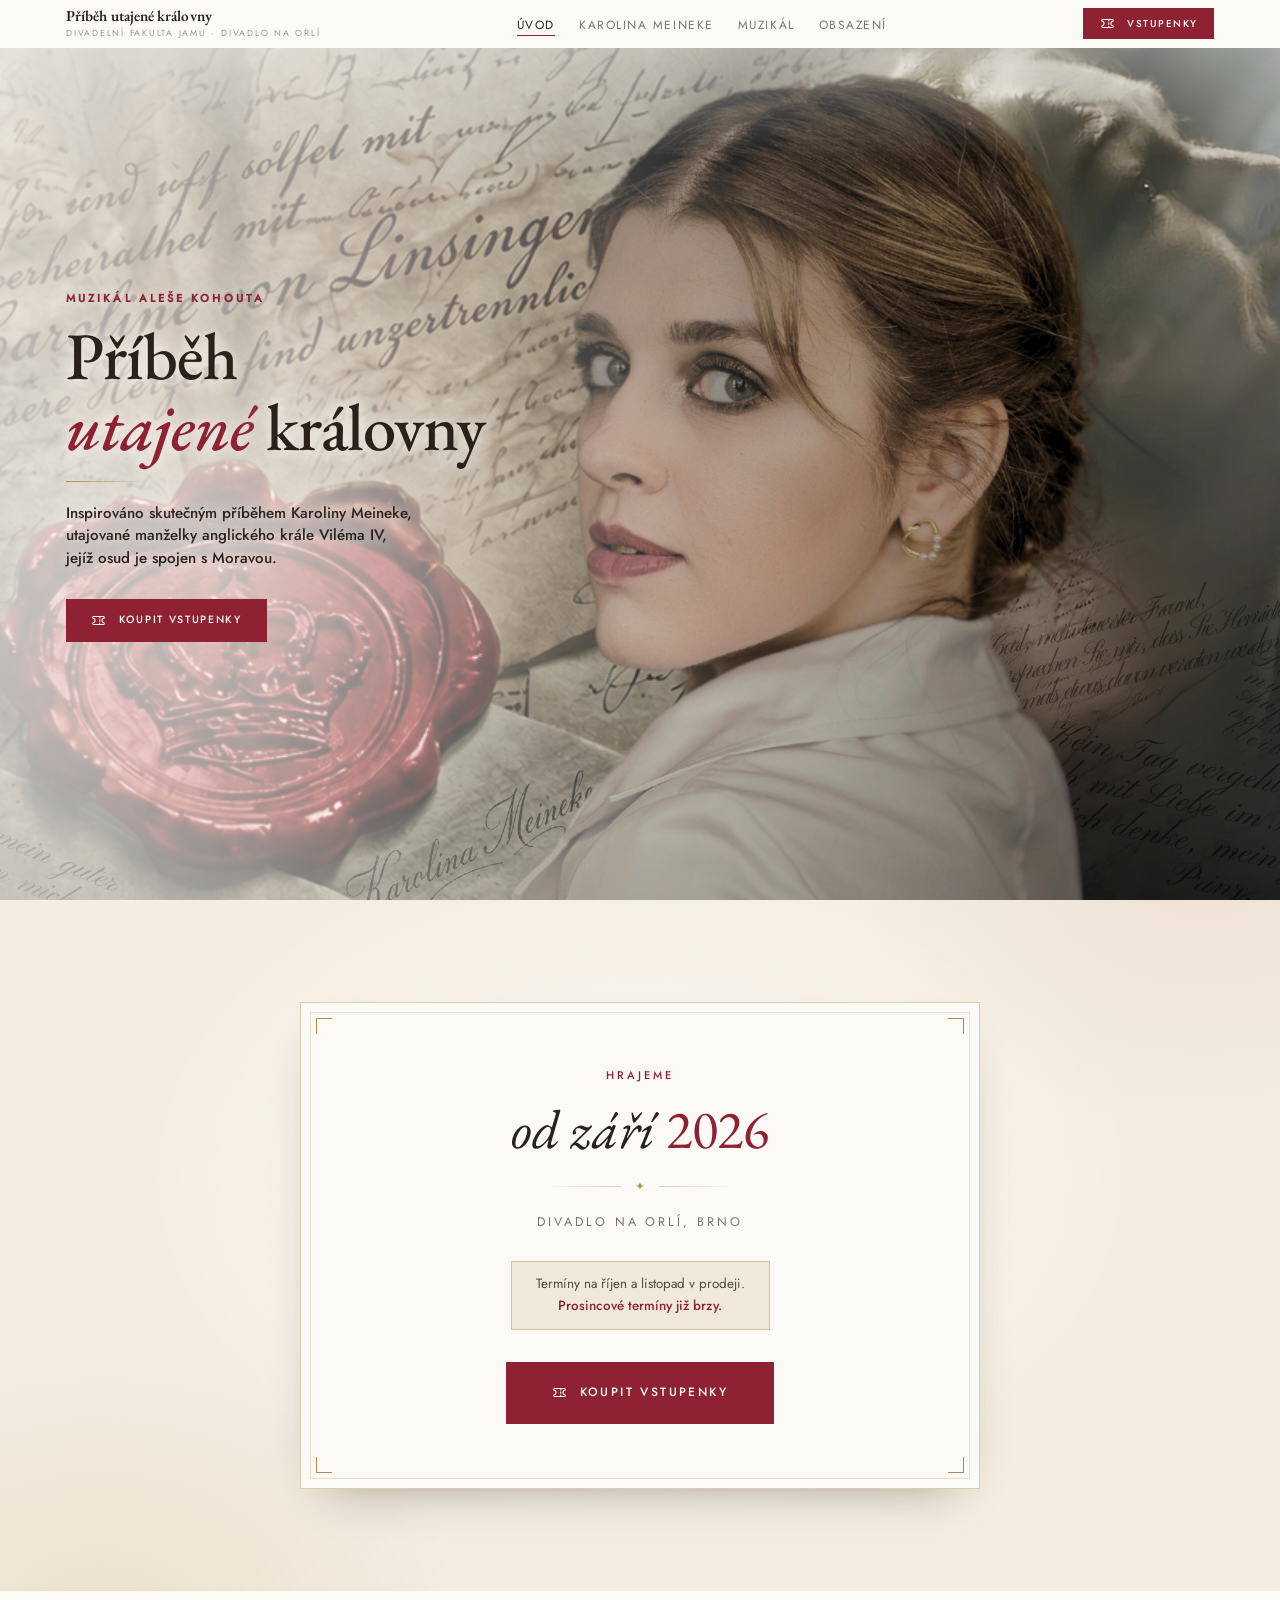
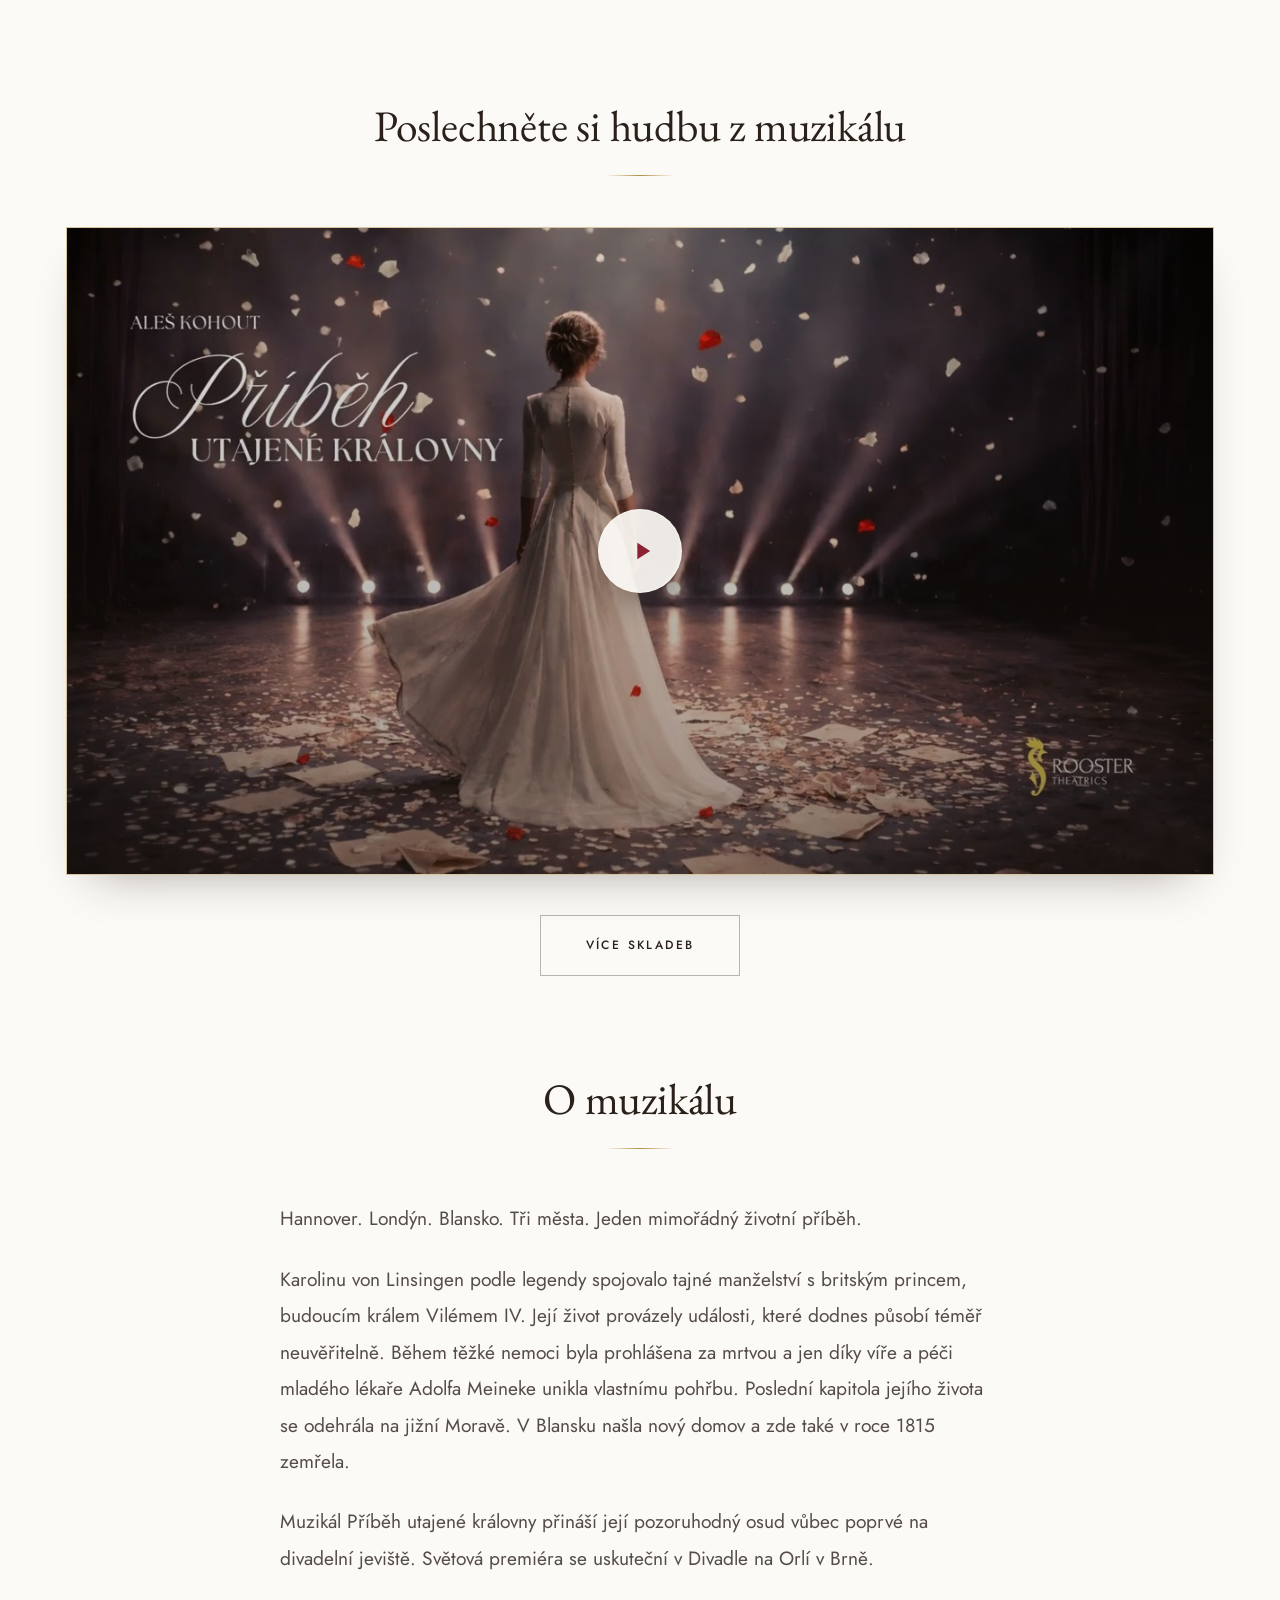
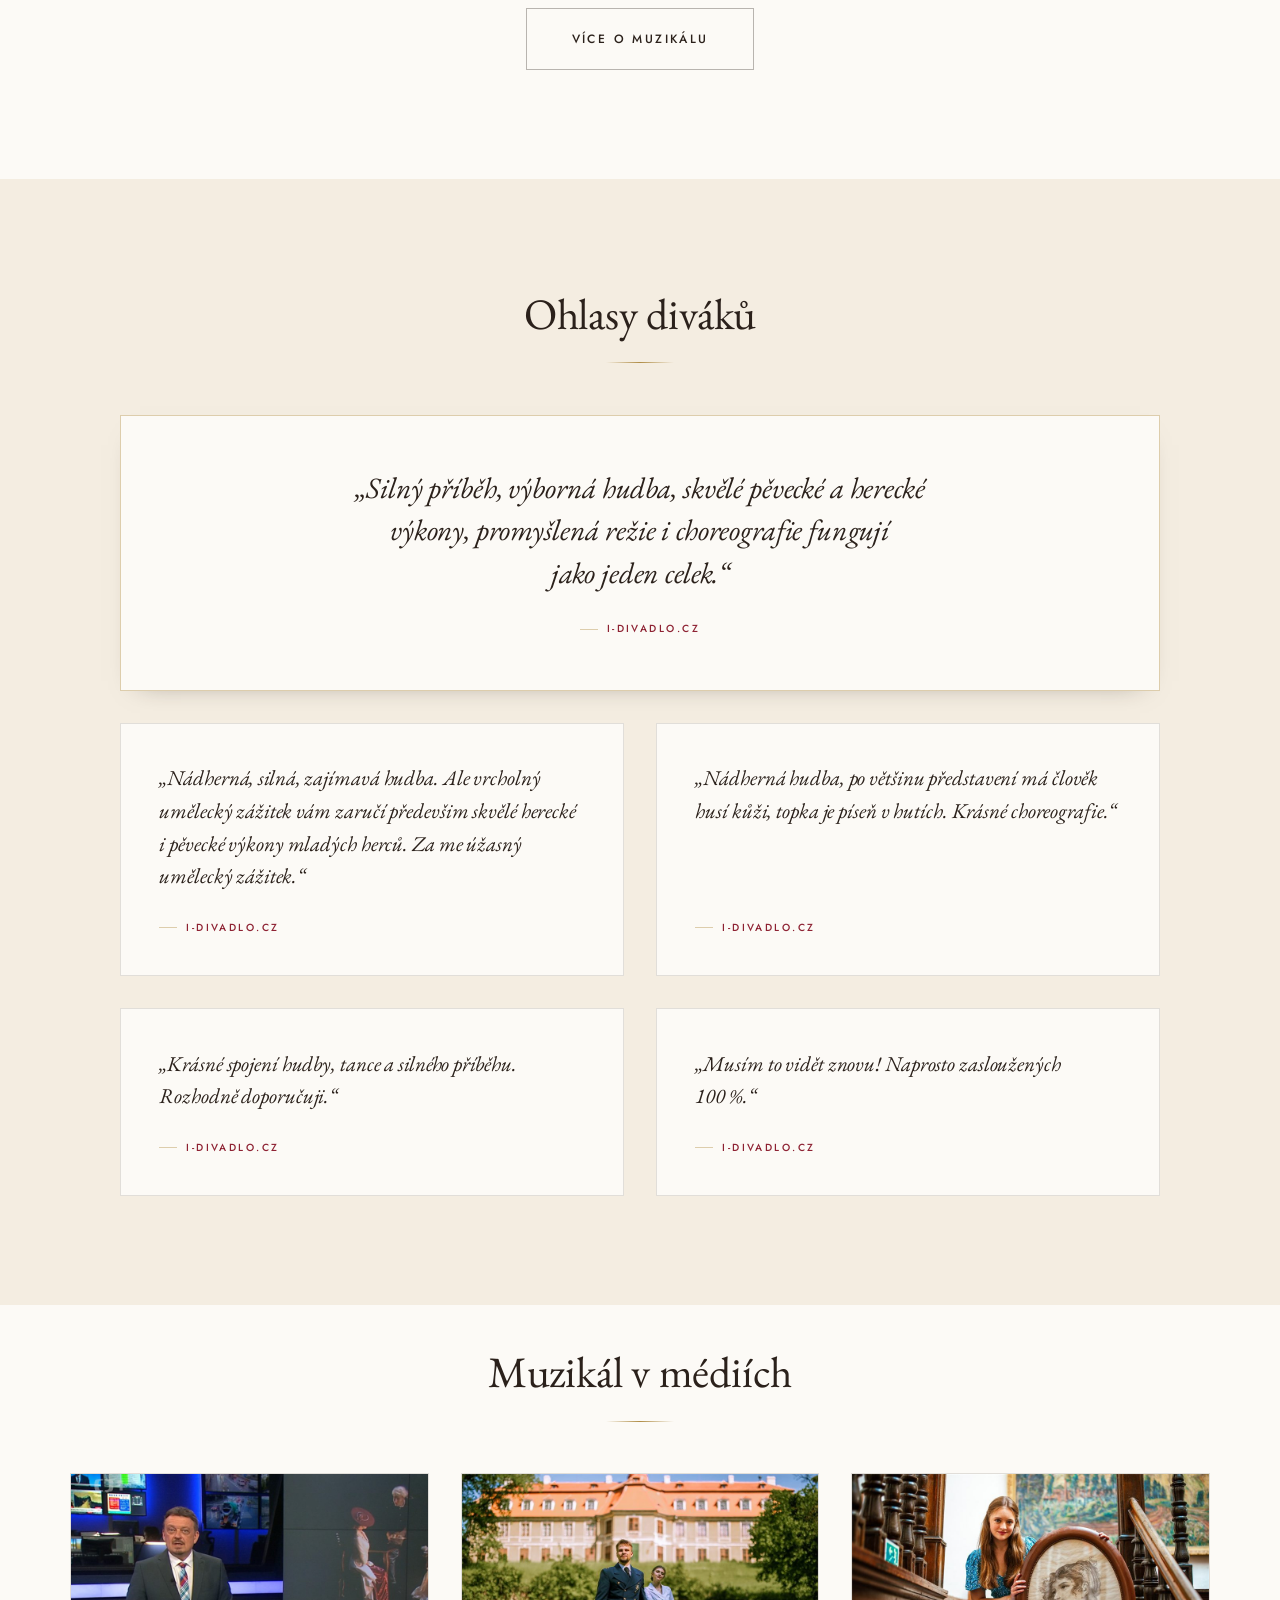
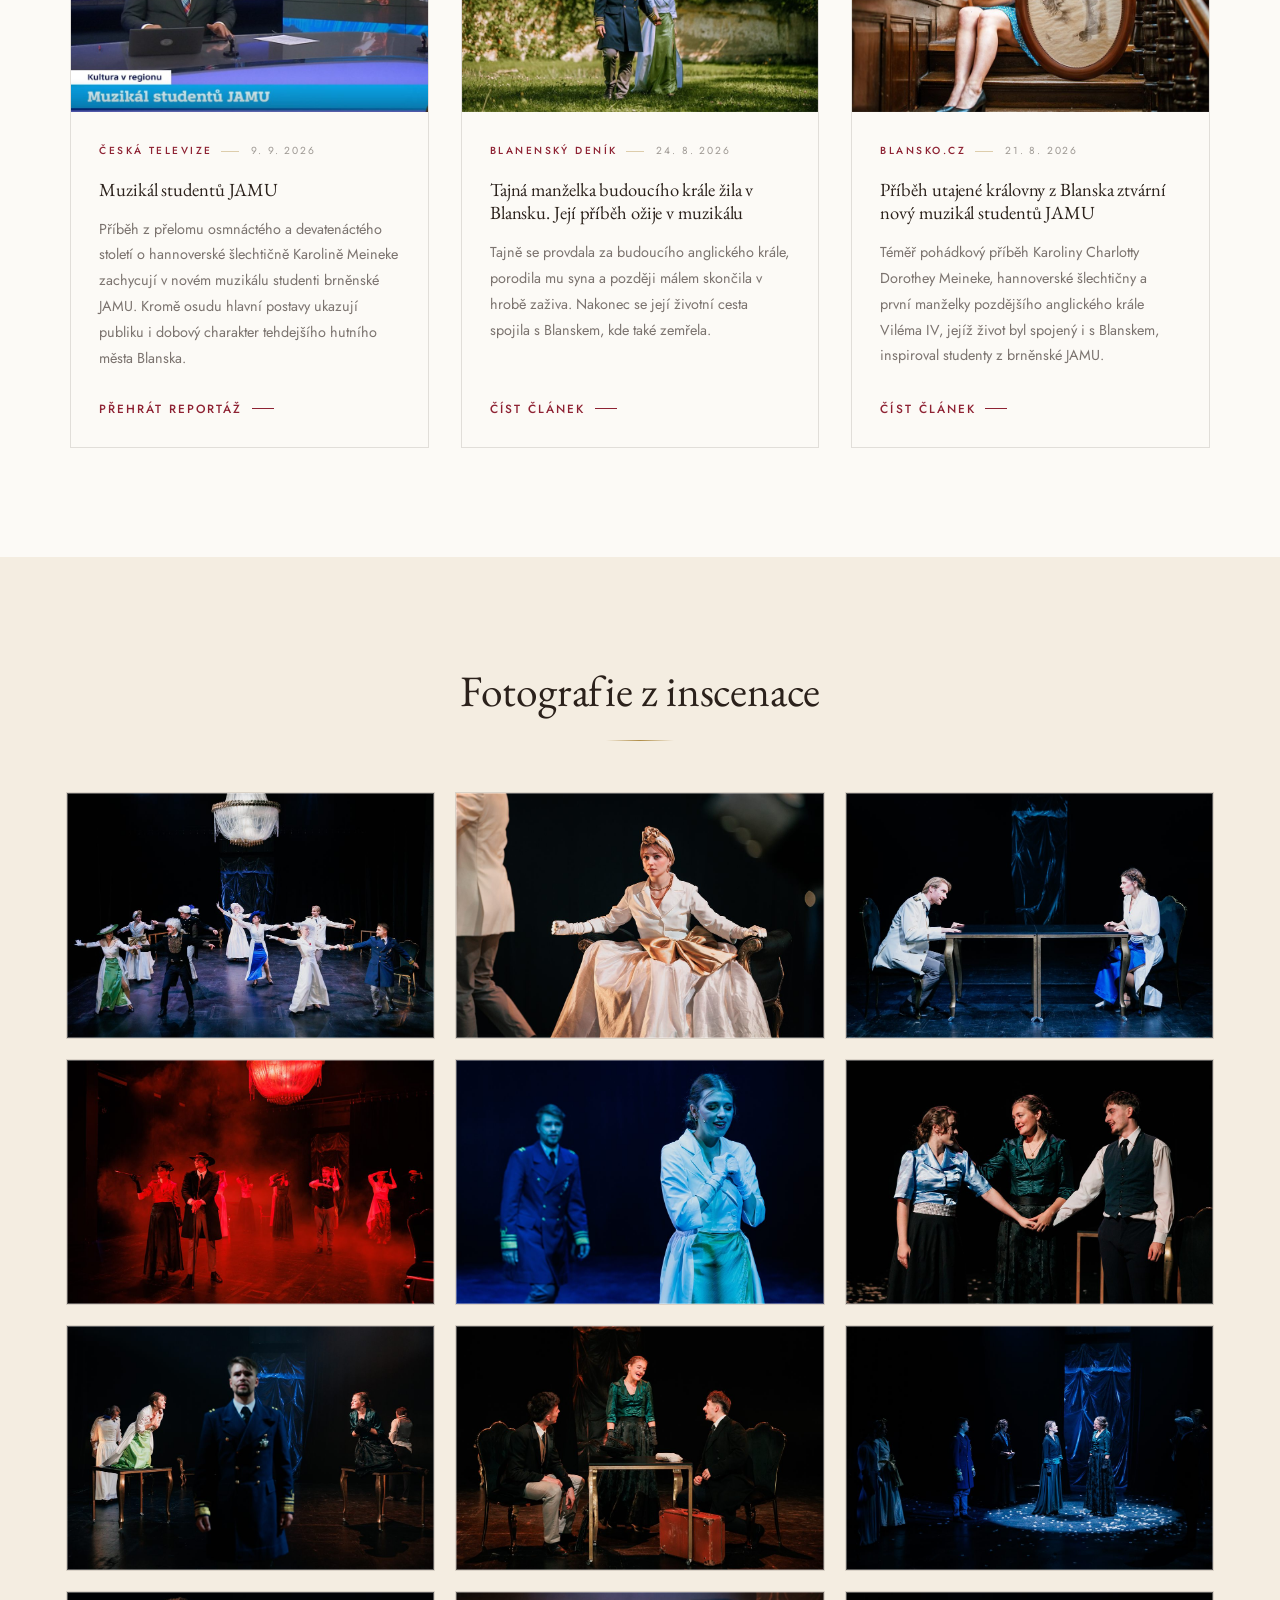
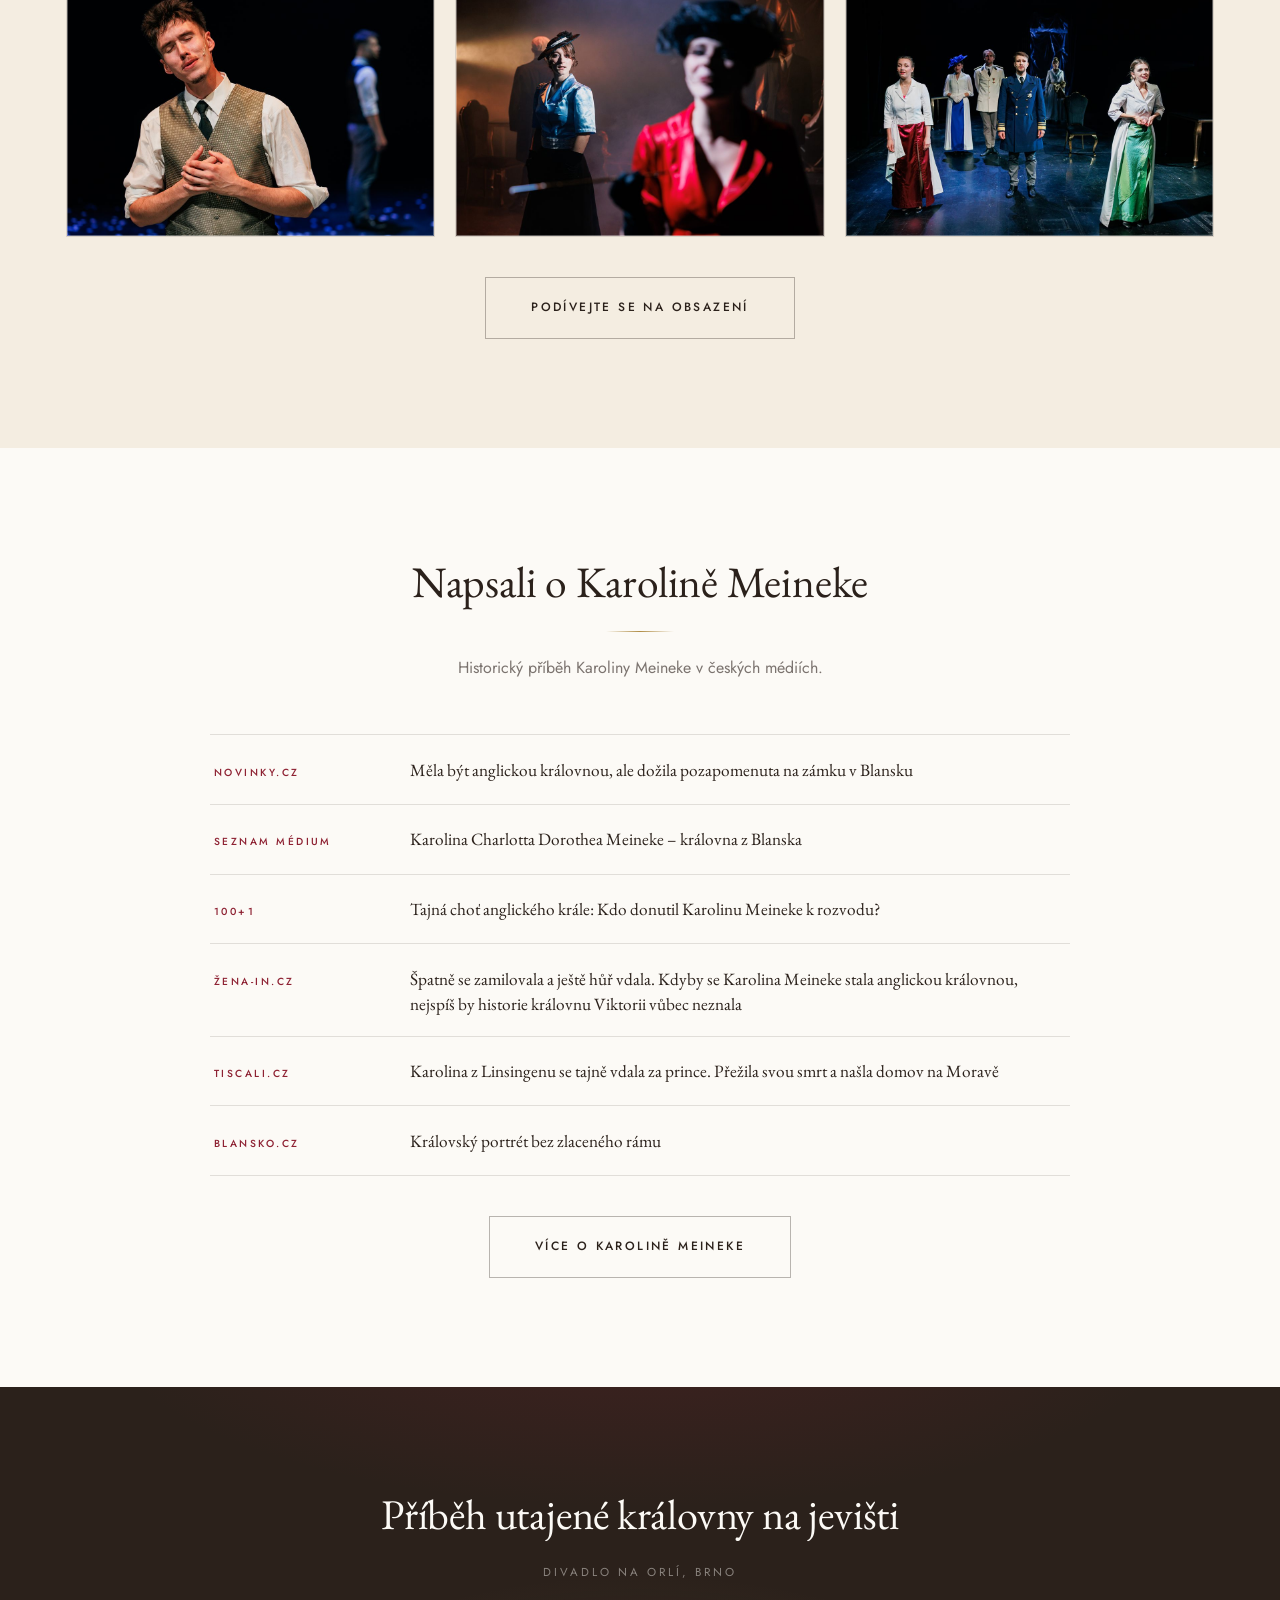
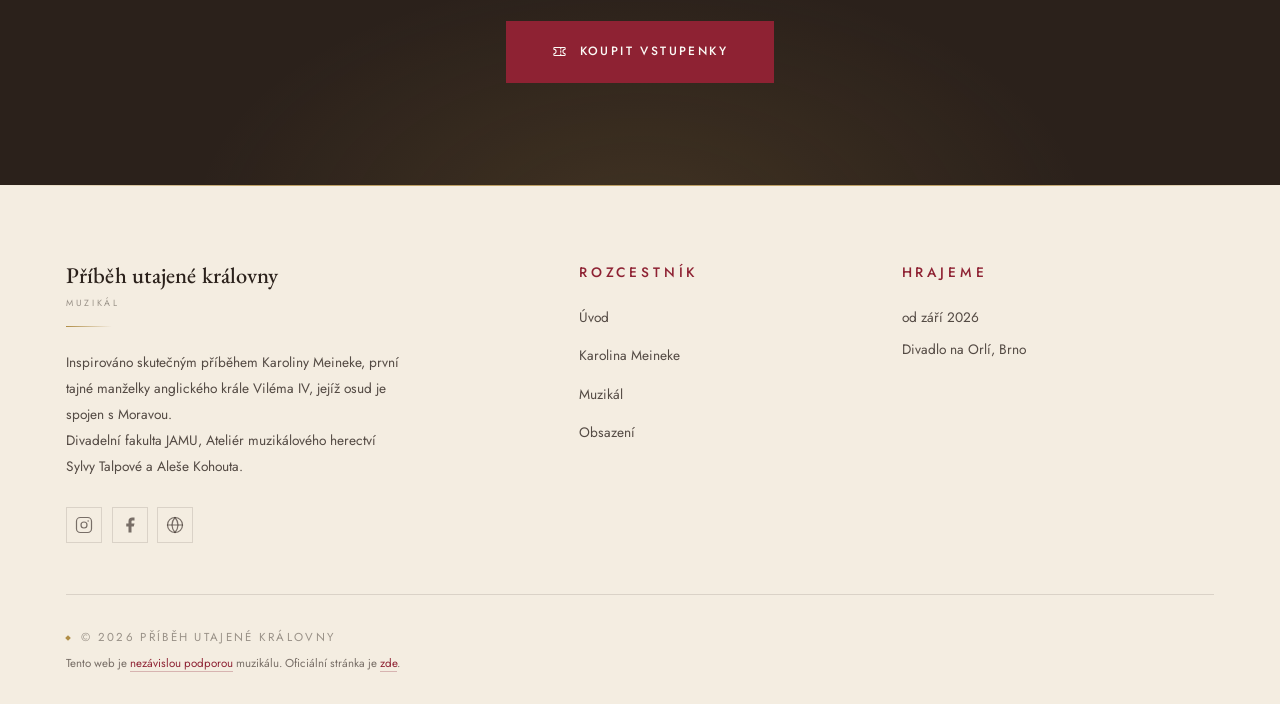
==== index.html @ c48d1b04 "Announce that December dates are still to come Readers arriving from the upcoming feature click stra" ====
<!DOCTYPE html>
<html lang="cs">
<head>
  <meta charset="UTF-8">
  <meta name="viewport" content="width=device-width, initial-scale=1.0">
  <title>Muzikál Příběh utajené královny | Karolina Meineke</title>
  <meta name="description" content="Muzikál Příběh utajené královny o Karolině Meineke, tajné manželce krále Viléma IV. Od září 2026, Divadlo na Orlí, Brno.">
  <link rel="canonical" href="https://pribehutajenekralovny.com/">
  <meta property="og:url" content="https://pribehutajenekralovny.com/">
  <meta property="og:title" content="Muzikál Příběh utajené královny | Karolina Meineke">
  <meta property="og:description" content="Muzikál Příběh utajené královny o Karolině Meineke, tajné manželce krále Viléma IV. Od září 2026, Divadlo na Orlí, Brno.">
  <meta property="og:type" content="website">
  <meta property="og:site_name" content="Příběh utajené královny">
  <meta property="og:image" content="https://pribehutajenekralovny.com/images/karolina-meineke-muzikal-vizual.webp">
  <meta property="og:image:alt" content="Karolina Meineke – hlavní postava muzikálu Příběh utajené královny">
  <meta name="twitter:card" content="summary_large_image">
  <meta name="twitter:title" content="Muzikál Příběh utajené královny | Karolina Meineke">
  <meta name="twitter:description" content="Muzikál Příběh utajené královny o Karolině Meineke, tajné manželce krále Viléma IV. Od září 2026, Divadlo na Orlí, Brno.">
  <meta name="twitter:image" content="https://pribehutajenekralovny.com/images/karolina-meineke-muzikal-vizual.webp">
  <meta name="theme-color" content="#FCFAF6">
  <link rel="icon" type="image/svg+xml" href="favicon.svg">
  <link rel="apple-touch-icon" href="favicon.svg">
  <link rel="stylesheet" href="css/fonts.css?v=20260905a">
  <link rel="stylesheet" href="css/style.css?v=20260912d">
  <!-- Hero je CSS pozadí, prohlížeč ho objeví až po stažení stylů. Preload ho
       vytáhne dopředu, aby se LCP neodkládal o celý round-trip. -->
  <link rel="preload" as="image" href="images/karolina-meineke-muzikal-vizual.webp" fetchpriority="high">
  <script type="application/ld+json">
  {
    "@context": "https://schema.org",
    "@type": "TheaterEvent",
    "@id": "https://pribehutajenekralovny.com/#muzikal",
    "name": "Příběh utajené královny",
    "url": "https://pribehutajenekralovny.com/",
    "description": "Muzikál o Karolině Meineke, tajné manželce krále Viléma IV. Divadlo na Orlí, Brno.",
    "image": "https://pribehutajenekralovny.com/images/karolina-meineke-muzikal-vizual.webp",
    "startDate": "2026-09-10T19:00:00+02:00",
    "eventStatus": "https://schema.org/EventScheduled",
    "eventAttendanceMode": "https://schema.org/OfflineEventAttendanceMode",
    "location": {
      "@type": "Place",
      "name": "Divadlo na Orlí",
      "address": {
        "@type": "PostalAddress",
        "addressLocality": "Brno",
        "addressCountry": "CZ"
      }
    },
    "performer": {
      "@type": "Organization",
      "name": "Divadelní fakulta JAMU"
    },
    "offers": {
      "@type": "Offer",
      "url": "https://goout.net/cs/pribeh-utajene-kralovny/ezqadri/"
    }
  }
  </script>
</head>
<body class="home">

<!-- ── Navbar ── -->
<nav class="navbar" role="navigation" aria-label="Hlavní navigace">
  <div class="container">
    <a href="/" class="nav-logo">
      Příběh utajené královny
      <span>Divadelní fakulta JAMU · Divadlo na Orlí</span>
    </a>
    <ul class="nav-links">
      <li><a href="/" class="active" aria-current="page">Úvod</a></li>
      <li><a href="karolina-meineke.html">Karolina Meineke</a></li>
      <li><a href="o-muzikalu.html">Muzikál</a></li>
      <li><a href="obsazeni.html">Obsazení</a></li>
    </ul>
    <a href="https://goout.net/cs/pribeh-utajene-kralovny/ezqadri/" target="_blank" rel="noopener" class="btn btn-primary btn-ticket nav-cta">Vstupenky</a>
    <button class="hamburger" aria-label="Otevřít menu" aria-expanded="false">
      <span></span><span></span><span></span>
    </button>
  </div>
</nav>

<!-- Mobile menu -->
<div class="mobile-menu" role="dialog" aria-modal="true" aria-label="Mobilní navigace">
  <button class="mobile-menu-close" aria-label="Zavřít menu">✕</button>
  <a href="/" aria-current="page">Úvod</a>
  <a href="karolina-meineke.html">Karolina Meineke</a>
  <a href="o-muzikalu.html">Muzikál</a>
  <a href="obsazeni.html">Obsazení</a>
  <a href="https://goout.net/cs/pribeh-utajene-kralovny/ezqadri/" target="_blank" rel="noopener" class="btn btn-primary btn-ticket">Koupit vstupenky</a>
</div>

<!-- ── Hero ── -->
<section class="hero" aria-label="Úvod">
  <div class="hero-bg-img"
       style="background-image:url('images/karolina-meineke-muzikal-vizual.webp');"
       role="img"
       aria-label="Hlavní vizuál muzikálu – Karolina Meineke nad dopisy s královskou pečetí"></div>
  <div class="hero-overlay" aria-hidden="true"></div>
  <div class="hero-grain"   aria-hidden="true"></div>

  <div class="container">
    <div class="hero-content">
      <p class="hero-label">Muzikál Aleše Kohouta</p>
      <h1 class="hero-title">Příběh<br><em>utajené</em> královny</h1>
      <div class="hero-rule" aria-hidden="true"></div>
      <p class="hero-subtitle">
        Inspirováno skutečným příběhem Karoliny Meineke,<br>
        utajované manželky anglického krále Viléma IV,<br>
        jejíž osud je spojen s Moravou.
      </p>
      <div class="hero-actions">
        <a href="https://goout.net/cs/pribeh-utajene-kralovny/ezqadri/" target="_blank" rel="noopener" class="btn btn-primary btn-ticket btn-sm">Koupit vstupenky</a>
      </div>
    </div>
  </div>
</section>

<!-- ── Hrajeme ── -->
<section class="playbill" id="kdy-hrajeme" aria-label="Kdy a kde hrajeme">
  <div class="playbill-glow" aria-hidden="true"></div>
  <div class="container">
    <div class="playbill-card fade-up">
      <span class="playbill-corner playbill-corner--tl" aria-hidden="true"></span>
      <span class="playbill-corner playbill-corner--tr" aria-hidden="true"></span>
      <span class="playbill-corner playbill-corner--bl" aria-hidden="true"></span>
      <span class="playbill-corner playbill-corner--br" aria-hidden="true"></span>

      <p class="playbill-eyebrow">Hrajeme</p>
      <h2 class="playbill-title">od září <span>2026</span></h2>
      <div class="playbill-rule" aria-hidden="true"><span>✦</span></div>
      <p class="playbill-venue">Divadlo na Orlí, Brno</p>
      <p class="playbill-note">
        <span class="playbill-note-lines">
          <span>Termíny na říjen a listopad v prodeji.</span>
          <strong>Prosincové termíny již brzy.</strong>
        </span>
      </p>
      <a href="https://goout.net/cs/pribeh-utajene-kralovny/ezqadri/" target="_blank" rel="noopener" class="btn btn-primary btn-ticket btn-lg">Koupit vstupenky</a>
    </div>
  </div>
</section>

<!-- ── Video ── -->
<section class="video-section" id="video" aria-label="Hudební ukázka">
  <div class="container">
    <div class="section-head fade-up">
      <h2 class="section-title">Poslechněte si hudbu z muzikálu</h2>
      <div class="rule" aria-hidden="true"></div>
    </div>
    <div class="video-wrapper fade-up">
      <div class="video-placeholder"
           data-yt-src="https://www.youtube-nocookie.com/embed/e0xqo9Ghko0"
           style="background-image: url('images/youtube-nahled-trailer.jpg');"
           role="button" tabindex="0" aria-label="Přehrát hudební ukázku">
        <div class="play-btn" aria-hidden="true">
          <svg width="28" height="28" viewBox="0 0 24 24"><path d="M8 5v14l11-7z"/></svg>
        </div>
      </div>
    </div>
    <div class="fade-up" style="text-align:center; margin-top:2.5rem;">
      <a href="https://www.youtube.com/playlist?list=PLE17M0JerCSXyJO-dHqAnYBeyVpCU2L4S" target="_blank" rel="noopener" class="btn btn-outline btn-lg">
        Více skladeb
      </a>
    </div>
  </div>
</section>

<!-- ── O muzikálu ── -->
<section class="section section-tight-top" aria-label="O muzikálu">
  <div class="container">
    <div class="section-head fade-up">
      <h2 class="section-title">O muzikálu</h2>
      <div class="rule" aria-hidden="true"></div>
    </div>
    <p class="lead fade-up" style="max-width:60ch; margin:1.5rem auto 0; line-height:1.9;">
      Hannover. Londýn. Blansko. Tři města. Jeden mimořádný životní příběh.
    </p>
    <p class="lead fade-up" style="max-width:60ch; margin:1.5rem auto 0; line-height:1.9;">
      Karolinu von Linsingen podle legendy spojovalo tajné manželství
s britským princem, budoucím králem Vilémem IV. Její život provázely události, které
dodnes působí téměř neuvěřitelně. Během těžké nemoci byla prohlášena za mrtvou
a jen díky víře a péči mladého lékaře Adolfa Meineke unikla vlastnímu pohřbu.
Poslední kapitola jejího života se odehrála na jižní Moravě. V Blansku našla nový
domov a zde také v roce 1815 zemřela.
    </p>
    <p class="lead fade-up" style="max-width:60ch; margin:1.5rem auto 0; line-height:1.9;">
      Muzikál Příběh utajené královny přináší její pozoruhodný osud vůbec poprvé na
divadelní jeviště. Světová premiéra se uskuteční v Divadle na Orlí v Brně.
    </p>
    <div class="fade-up" style="margin-top:2rem; text-align:center;">
      <a href="o-muzikalu.html" class="btn btn-outline btn-lg">Více o muzikálu</a>
    </div>
  </div>
</section>

<!-- ── Ohlasy diváků ──
     Zdroj: divácká hodnocení na i-divadlo.cz –
     https://www.i-divadlo.cz/divadlo/jamu-brno/pribeh-utajene-kralovny/?subpage=hodnoceni
     Citujeme doslova (včetně překlepů pisatele) a podepisujeme vždy
     zdrojem, NIKDY přezdívkou.
     Každá karta je odkaz na KONKRÉTNÍ příspěvek – kotva #id je v HTML zdroji
     hodnocení (<a name="124061">), ne v adresním řádku.
     Nový ohlas = přidat další .review. Grid je dvousloupcový a první karta
     (.review--lead) jde přes oba sloupce, takže počet zbývajících karet
     držet SUDÝ (2, 4, 6), jinak zůstane poslední osamocená v řádku.
     Číslo a jednotku psát s &nbsp; (100&nbsp;%), jinak se to láme na řádek.
     Delší a kratší citace párovat do stejného řádku, ať karty nejsou
     rozdílně vysoké. -->
<section class="section section-parchment" id="ohlasy" aria-label="Ohlasy diváků">
  <div class="container">
    <div class="section-head fade-up">
      <h2 class="section-title">Ohlasy diváků</h2>
      <div class="rule" aria-hidden="true"></div>
    </div>
    <div class="review-grid fade-up">
      <a class="review review--lead" href="https://www.i-divadlo.cz/divadlo/jamu-brno/pribeh-utajene-kralovny/?subpage=hodnoceni#124030" target="_blank" rel="noopener">
        <span class="review-text">„Silný příběh, výborná hudba, skvělé pěvecké a herecké výkony, promyšlená režie i choreografie fungují jako&nbsp;jeden&nbsp;celek.“</span>
        <span class="review-source">i-divadlo.cz</span>
      </a>
      <a class="review" href="https://www.i-divadlo.cz/divadlo/jamu-brno/pribeh-utajene-kralovny/?subpage=hodnoceni#124047" target="_blank" rel="noopener">
        <span class="review-text">„Nádherná, silná, zajímavá hudba. Ale vrcholný umělecký zážitek vám zaručí předevšim skvělé herecké i pěvecké výkony mladých herců. Za me úžasný umělecký zážitek.“</span>
        <span class="review-source">i-divadlo.cz</span>
      </a>
      <a class="review" href="https://www.i-divadlo.cz/divadlo/jamu-brno/pribeh-utajene-kralovny/?subpage=hodnoceni#124061" target="_blank" rel="noopener">
        <span class="review-text">„Nádherná hudba, po většinu představení má člověk husí kůži, topka je píseň v hutích. Krásné choreografie.“</span>
        <span class="review-source">i-divadlo.cz</span>
      </a>
      <a class="review" href="https://www.i-divadlo.cz/divadlo/jamu-brno/pribeh-utajene-kralovny/?subpage=hodnoceni#124064" target="_blank" rel="noopener">
        <span class="review-text">„Krásné spojení hudby, tance a silného příběhu. Rozhodně doporučuji.“</span>
        <span class="review-source">i-divadlo.cz</span>
      </a>
      <a class="review" href="https://www.i-divadlo.cz/divadlo/jamu-brno/pribeh-utajene-kralovny/?subpage=hodnoceni#124076" target="_blank" rel="noopener">
        <span class="review-text">„Musím to vidět znovu! Naprosto zasloužených 100&nbsp;%.“</span>
        <span class="review-source">i-divadlo.cz</span>
      </a>
    </div>
  </div>
</section>

<!-- ── Muzikál v médiích ──
     Nový článek/reportáž = přidat další .article-card na začátek (nejnovější první).
     Grid má TŘI sloupce (.article-grid--3), proto na homepage držet počet karet
     dělitelný třemi (3, 6, 9), jinak zůstane poslední řádek neúplný.
     Klesne-li počet zpátky na sudý, sundat --3 a vrátit dvousloupcový grid.
     Náhled ber z images/media/ (zmenšené kopie produkčních fotek, 900x600).
     Když redakce použije fotku, kterou web nemá, vyber jinou produkční fotku
     z images/foceni-na-zamku/ nebo images/inscenace/ – NEKOPÍRUJ fotografie
     cizích redakcí.
     U videa/reportáže jen vyměnit text v .link-arrow za „Přehrát reportáž“,
     vizuálně je karta stejná jako u článků. -->
<section class="section section-tight-top press-section" id="v-mediich" aria-label="Muzikál v médiích">
  <div class="container">
    <div class="section-head fade-up">
      <h2 class="section-title">Muzikál v médiích</h2>
      <div class="rule" aria-hidden="true"></div>
    </div>
    <div class="article-grid article-grid--3 fade-up">
      <a class="article-card" href="https://www.ceskatelevize.cz/porady/10122427178-udalosti-v-regionech-brno/326281381990909/cast/1207239/" target="_blank" rel="noopener">
        <span class="article-thumb">
          <img src="images/media/ceska-televize-nahled.jpg" alt="" width="900" height="600" loading="lazy" decoding="async">
        </span>
        <span class="article-meta">
          <span class="article-source">Česká televize</span>
          <time class="article-date" datetime="2026-09-09">9. 9. 2026</time>
        </span>
        <h3 class="article-title">Muzikál studentů JAMU</h3>
        <p class="article-excerpt">Příběh z přelomu osmnáctého a devatenáctého století o hannoverské šlechtičně Karolině Meineke zachycují v novém muzikálu studenti brněnské JAMU. Kromě osudu hlavní postavy ukazují publiku i dobový charakter tehdejšího hutního města Blanska.</p>
        <span class="link-arrow">Přehrát reportáž</span>
      </a>
      <a class="article-card" href="https://blanensky.denik.cz/zpravy-region/tajna-manzelka-budouciho-krale-zila-v-blansku-jeji-pribeh-ozije-v-muzikalu/" target="_blank" rel="noopener">
        <span class="article-thumb">
          <img src="images/media/blanensky-denik-nahled.jpg" alt="" width="900" height="600" loading="lazy" decoding="async">
        </span>
        <span class="article-meta">
          <span class="article-source">Blanenský deník</span>
          <time class="article-date" datetime="2026-08-24">24. 8. 2026</time>
        </span>
        <h3 class="article-title">Tajná manželka budoucího krále žila v Blansku. Její příběh ožije v muzikálu</h3>
        <p class="article-excerpt">Tajně se provdala za budoucího anglického krále, porodila mu syna a později málem skončila v hrobě zaživa. Nakonec se její životní cesta spojila s Blanskem, kde také zemřela.</p>
        <span class="link-arrow">Číst článek</span>
      </a>
      <a class="article-card" href="https://www.blansko.cz/pribeh-utajene-kralovny-z-blanska-ztvarni-novy-muzikal-studentu-jamu" target="_blank" rel="noopener">
        <span class="article-thumb">
          <img src="images/media/blansko-cz-nahled.jpg" alt="" width="900" height="600" loading="lazy" decoding="async">
        </span>
        <span class="article-meta">
          <span class="article-source">Blansko.cz</span>
          <time class="article-date" datetime="2026-08-21">21. 8. 2026</time>
        </span>
        <h3 class="article-title">Příběh utajené královny z Blanska ztvární nový muzikál studentů JAMU</h3>
        <p class="article-excerpt">Téměř pohádkový příběh Karoliny Charlotty Dorothey Meineke, hannoverské šlechtičny a první manželky pozdějšího anglického krále Viléma IV, jejíž život byl spojený i s Blanskem, inspiroval studenty z brněnské JAMU.</p>
        <span class="link-arrow">Číst článek</span>
      </a>
    </div>
  </div>
</section>

<!-- ── Galerie z inscenace ── -->
<section class="section section-parchment" id="galerie" aria-label="Fotografie z inscenace">
  <div class="container">
    <div class="section-head fade-up">
      <h2 class="section-title">Fotografie z inscenace</h2>
      <div class="rule" aria-hidden="true"></div>
    </div>
    <div class="stage-gallery fade-up" data-gallery data-no-caption>
      <div class="sg-item tile" data-lb-src="images/inscenace/tanec-souboru-pod-lustrem-full.jpg">
        <img src="images/inscenace/tanec-souboru-pod-lustrem.jpg" alt="Tanec celého souboru pod křišťálovým lustrem v muzikálu Příběh utajené královny" width="1100" height="733" loading="lazy" decoding="async">
      </div>
      <div class="sg-item tile" data-lb-src="images/inscenace/zena-v-kresle-full.jpg">
        <img src="images/inscenace/zena-v-kresle.jpg" alt="Žena v krémových šatech se zlatou šerpou sedí v křesle" width="1100" height="733" loading="lazy" decoding="async">
      </div>
      <div class="sg-item tile" data-lb-src="images/inscenace/rozhovor-u-stolu-full.jpg">
        <img src="images/inscenace/rozhovor-u-stolu.jpg" alt="Muž ve světlé uniformě a žena v modrém proti sobě u stolu" width="1100" height="733" loading="lazy" decoding="async">
      </div>
      <div class="sg-item tile" data-lb-src="images/inscenace/cervena-scena-s-lustrem-full.jpg">
        <img src="images/inscenace/cervena-scena-s-lustrem.jpg" alt="Scéna v červeném světle a kouři, muž v klobouku s holí uprostřed souboru" width="1100" height="733" loading="lazy" decoding="async">
      </div>
      <div class="sg-item tile" data-lb-src="images/inscenace/zpev-v-modrem-svetle-full.jpg">
        <img src="images/inscenace/zpev-v-modrem-svetle.jpg" alt="Zpívající herečka v modrém scénickém světle, za ní muž v uniformě" width="1100" height="733" loading="lazy" decoding="async">
      </div>
      <div class="sg-item tile" data-lb-src="images/inscenace/trojice-drzici-se-za-ruce-full.jpg">
        <img src="images/inscenace/trojice-drzici-se-za-ruce.jpg" alt="Tři postavy stojící vedle sebe a držící se za ruce" width="1100" height="733" loading="lazy" decoding="async">
      </div>
      <div class="sg-item tile" data-lb-src="images/inscenace/dustojnik-v-popredi-sceny-full.jpg">
        <img src="images/inscenace/dustojnik-v-popredi-sceny.jpg" alt="Muž v tmavomodré uniformě v popředí, herečky po stranách scény" width="1100" height="733" loading="lazy" decoding="async">
      </div>
      <div class="sg-item tile" data-lb-src="images/inscenace/setkani-u-stolku-s-kufrem-full.jpg">
        <img src="images/inscenace/setkani-u-stolku-s-kufrem.jpg" alt="Tři postavy u stolku s kufrem, žena v zelených šatech uprostřed" width="1100" height="733" loading="lazy" decoding="async">
      </div>
      <div class="sg-item tile" data-lb-src="images/inscenace/dve-zeny-mezi-okvetnimi-listky-full.jpg">
        <img src="images/inscenace/dve-zeny-mezi-okvetnimi-listky.jpg" alt="Dvě ženy stojící proti sobě v modrém světle mezi okvětními lístky" width="1100" height="733" loading="lazy" decoding="async">
      </div>
      <div class="sg-item tile" data-lb-src="images/inscenace/muz-s-rukama-na-srdci-full.jpg">
        <img src="images/inscenace/muz-s-rukama-na-srdci.jpg" alt="Muž ve vestě se zavřenýma očima a rukama sepnutýma na hrudi" width="1100" height="733" loading="lazy" decoding="async">
      </div>
      <div class="sg-item tile" data-lb-src="images/inscenace/dve-zeny-v-kloboucich-full.jpg">
        <img src="images/inscenace/dve-zeny-v-kloboucich.jpg" alt="Žena v modré halence a klobouku, v rozostřeném popředí žena v červeném" width="1100" height="733" loading="lazy" decoding="async">
      </div>
      <div class="sg-item tile" data-lb-src="images/inscenace/ansambl-s-dustojnikem-full.jpg">
        <img src="images/inscenace/ansambl-s-dustojnikem.jpg" alt="Soubor na jevišti, uprostřed muž v modrém kabátě" width="1100" height="733" loading="lazy" decoding="async">
      </div>
    </div>
    <div class="fade-up" style="margin-top:2.5rem; text-align:center;">
      <a href="obsazeni.html" class="btn btn-outline btn-lg">Podívejte se na obsazení</a>
    </div>
  </div>
</section>

<!-- ── Napsali o Karolině Meineke ── -->
<section class="section article-section" aria-label="Napsali o Karolině Meineke">
  <div class="container">
    <div class="section-head fade-up">
      <h2 class="section-title">Napsali o Karolině Meineke</h2>
      <div class="rule" aria-hidden="true"></div>
      <p class="section-subtitle">Historický příběh Karoliny Meineke v českých médiích.</p>
    </div>
    <ul class="article-list fade-up">
      <li>
        <a class="article-list-item" href="https://www.novinky.cz/clanek/vase-zpravy-mela-byt-anglickou-kralovnou-ale-dozila-pozapomenuta-na-zamku-v-blansku-40183013" target="_blank" rel="noopener">
          <span class="article-list-source">Novinky.cz</span>
          <span class="article-list-title">Měla být anglickou královnou, ale dožila pozapomenuta na zámku v Blansku</span>
          <span class="article-list-arrow" aria-hidden="true">→</span>
        </a>
      </li>
      <li>
        <a class="article-list-item" href="https://medium.seznam.cz/clanek/lenka-potuckova-karolina-charlotta-dorothea-meineke-kralovna-z-blanska-189836" target="_blank" rel="noopener">
          <span class="article-list-source">Seznam Médium</span>
          <span class="article-list-title">Karolina Charlotta Dorothea Meineke – královna z Blanska</span>
          <span class="article-list-arrow" aria-hidden="true">→</span>
        </a>
      </li>
      <li>
        <a class="article-list-item" href="https://www.stoplusjednicka.cz/tajna-chot-anglickeho-krale-kdo-donutil-karolinu-meineke-k-rozvodu" target="_blank" rel="noopener">
          <span class="article-list-source">100+1</span>
          <span class="article-list-title">Tajná choť anglického krále: Kdo donutil Karolinu Meineke k rozvodu?</span>
          <span class="article-list-arrow" aria-hidden="true">→</span>
        </a>
      </li>
      <li>
        <a class="article-list-item" href="https://zena-in.cz/clanek/spatne-se-zamilovala-a-jeste-hur-vdala-kdyby-se-karolina-meineke-stala-anglickou-kralovnou-nejspis-by-historie-kralovnu-viktorii-vubec-neznala" target="_blank" rel="noopener">
          <span class="article-list-source">Žena-in.cz</span>
          <span class="article-list-title">Špatně se zamilovala a ještě hůř vdala. Kdyby se Karolina Meineke stala anglickou královnou, nejspíš by historie královnu Viktorii vůbec neznala</span>
          <span class="article-list-arrow" aria-hidden="true">→</span>
        </a>
      </li>
      <li>
        <a class="article-list-item" href="https://zpravy.tiscali.cz/karolina-z-linsingenu-se-tajne-vdala-za-prince-prezila-svou-smrt-a-nasla-domov-na-morave-527756" target="_blank" rel="noopener">
          <span class="article-list-source">Tiscali.cz</span>
          <span class="article-list-title">Karolina z Linsingenu se tajně vdala za prince. Přežila svou smrt a našla domov na Moravě</span>
          <span class="article-list-arrow" aria-hidden="true">→</span>
        </a>
      </li>
      <li>
        <a class="article-list-item" href="https://www.blansko.cz/kralovsky-portret-bez-zlaceneho-ramu" target="_blank" rel="noopener">
          <span class="article-list-source">Blansko.cz</span>
          <span class="article-list-title">Královský portrét bez zlaceného rámu</span>
          <span class="article-list-arrow" aria-hidden="true">→</span>
        </a>
      </li>
    </ul>
    <div class="fade-up" style="text-align:center; margin-top:2.5rem;">
      <a href="karolina-meineke.html" class="btn btn-outline btn-lg">Více o Karolině Meineke</a>
    </div>
  </div>
</section>

<!-- Lightbox -->
<div id="lightbox" class="lightbox" role="dialog" aria-modal="true" aria-label="Galerie">
  <button class="lightbox-close" aria-label="Zavřít">✕</button>
  <button class="lightbox-prev" aria-label="Předchozí">‹</button>
  <img class="lightbox-img" src="" alt="">
  <button class="lightbox-next" aria-label="Další">›</button>
</div>

<!-- ── CTA ── -->
<section class="cta-banner fade-up" id="vstupenky">
  <div class="container">
    <h2 class="cta-headline">Příběh utajené královny na jevišti</h2>
    <p class="cta-subline">Divadlo na Orlí, Brno</p>
    <a href="https://goout.net/cs/pribeh-utajene-kralovny/ezqadri/" target="_blank" rel="noopener" class="btn btn-primary btn-ticket btn-lg">Koupit vstupenky</a>
  </div>
</section>

<!-- ── Footer ── -->
<footer class="footer" role="contentinfo">
  <div class="container">
    <div class="footer-grid">
      <div class="footer-brand">
        <div class="nav-logo">
          Příběh utajené královny
          <span>Muzikál</span>
        </div>
        <p>Inspirováno skutečným příběhem Karoliny Meineke,
           první tajné manželky anglického krále Viléma IV,
           jejíž osud je spojen s Moravou.<br>
           Divadelní fakulta JAMU, Ateliér muzikálového herectví Sylvy Talpové a Aleše Kohouta.</p>
        <div class="footer-socials">
          <a href="https://www.instagram.com/divadlonaorli/" target="_blank" rel="noopener" aria-label="Instagram"><svg xmlns="http://www.w3.org/2000/svg" width="18" height="18" viewBox="0 0 24 24" fill="none" stroke="currentColor" stroke-width="1.6" stroke-linecap="round" stroke-linejoin="round" aria-hidden="true"><rect x="2" y="2" width="20" height="20" rx="5"/><circle cx="12" cy="12" r="4"/><circle cx="17.5" cy="6.5" r="1" fill="currentColor" stroke="none"/></svg></a>
          <a href="https://www.facebook.com/DivadloNaOrli/" target="_blank" rel="noopener" aria-label="Facebook"><svg xmlns="http://www.w3.org/2000/svg" width="18" height="18" viewBox="0 0 24 24" fill="currentColor" aria-hidden="true"><path d="M18 2h-3a5 5 0 0 0-5 5v3H7v4h3v8h4v-8h3l1-4h-4V7a1 1 0 0 1 1-1h3z"/></svg></a>
          <a href="https://divadlonaorli.jamu.cz/pribeh-utajene-kralovny/" target="_blank" rel="noopener" aria-label="Divadlo na Orlí"><svg xmlns="http://www.w3.org/2000/svg" width="18" height="18" viewBox="0 0 24 24" fill="none" stroke="currentColor" stroke-width="1.6" stroke-linecap="round" stroke-linejoin="round" aria-hidden="true"><circle cx="12" cy="12" r="10"/><line x1="2" y1="12" x2="22" y2="12"/><path d="M12 2a15.3 15.3 0 0 1 4 10 15.3 15.3 0 0 1-4 10 15.3 15.3 0 0 1-4-10 15.3 15.3 0 0 1 4-10z"/></svg></a>
        </div>
      </div>
      <div>
        <p class="footer-heading">Rozcestník</p>
        <ul class="footer-links">
          <li><a href="/" aria-current="page">Úvod</a></li>
          <li><a href="karolina-meineke.html">Karolina Meineke</a></li>
          <li><a href="o-muzikalu.html">Muzikál</a></li>
          <li><a href="obsazeni.html">Obsazení</a></li>
        </ul>
      </div>
      <div>
        <p class="footer-heading">Hrajeme</p>
        <p class="footer-date">od září 2026</p>
        <p class="footer-venue">Divadlo na Orlí, Brno</p>
      </div>
    </div>
    <div class="footer-bottom">
      <p class="footer-copyright">© 2026 Příběh utajené královny</p>
      <p class="footer-support">Tento web je <button type="button" class="about-trigger">nezávislou podporou</button> muzikálu. Oficiální stránka je <a href="https://divadlonaorli.jamu.cz/pribeh-utajene-kralovny/" target="_blank" rel="noopener">zde</a>.</p>
    </div>
  </div>
</footer>

<!-- Sticky mobile CTA -->
<div class="sticky-cta">
  <a href="https://goout.net/cs/pribeh-utajene-kralovny/ezqadri/" target="_blank" rel="noopener" class="btn-ticket">Koupit vstupenky</a>
</div>

<script src="js/app.js?v=20260727b"></script>
</body>
</html>
---- css/fonts.css ----
/* ── Self-hostované fonty ─────────────────────────────────────────────
   EB Garamond + Jost, staženo z Google Fonts (licence OFL, self-hosting
   je povolený). Hostujeme lokálně ze dvou důvodů:
     1) při načtení stránky se nenavazuje spojení na Google, takže se
        nikam neposílá IP adresa návštěvníka,
     2) ubydou dva DNS lookupy a TLS handshake z kritické cesty renderu.

   Jsou to variabilní fonty – jeden soubor pokrývá celý rozsah vah,
   proto `font-weight: 400 600` místo tří samostatných souborů.

   Podmnožiny: latin + latin-ext. Latin-ext je pro češtinu povinná,
   jsou v ní ř, ě, ů, š, č, ž, ň, ť, ď. Cyrilice, řečtina a vietnamština
   vynechány – na českém webu je nepotřebujeme.

   Regenerace: stáhnout CSS z fonts.googleapis.com s prohlížečovým
   User-Agentem (jinak vrátí starší formáty než woff2) a přepsat cesty.
   ───────────────────────────────────────────────────────────────────── */

@font-face {
  font-family: 'EB Garamond';
  font-style: italic;
  font-weight: 400 500;
  font-display: swap;
  src: url('../fonts/eb-garamond-italic-latin-ext.woff2') format('woff2');
  unicode-range: U+0100-02BA, U+02BD-02C5, U+02C7-02CC, U+02CE-02D7, U+02DD-02FF, U+0304, U+0308, U+0329, U+1D00-1DBF, U+1E00-1E9F, U+1EF2-1EFF, U+2020, U+20A0-20AB, U+20AD-20C0, U+2113, U+2C60-2C7F, U+A720-A7FF;
}

@font-face {
  font-family: 'EB Garamond';
  font-style: italic;
  font-weight: 400 500;
  font-display: swap;
  src: url('../fonts/eb-garamond-italic-latin.woff2') format('woff2');
  unicode-range: U+0000-00FF, U+0131, U+0152-0153, U+02BB-02BC, U+02C6, U+02DA, U+02DC, U+0304, U+0308, U+0329, U+2000-206F, U+20AC, U+2122, U+2191, U+2193, U+2212, U+2215, U+FEFF, U+FFFD;
}

@font-face {
  font-family: 'EB Garamond';
  font-style: normal;
  font-weight: 400 600;
  font-display: swap;
  src: url('../fonts/eb-garamond-latin-ext.woff2') format('woff2');
  unicode-range: U+0100-02BA, U+02BD-02C5, U+02C7-02CC, U+02CE-02D7, U+02DD-02FF, U+0304, U+0308, U+0329, U+1D00-1DBF, U+1E00-1E9F, U+1EF2-1EFF, U+2020, U+20A0-20AB, U+20AD-20C0, U+2113, U+2C60-2C7F, U+A720-A7FF;
}

@font-face {
  font-family: 'EB Garamond';
  font-style: normal;
  font-weight: 400 600;
  font-display: swap;
  src: url('../fonts/eb-garamond-latin.woff2') format('woff2');
  unicode-range: U+0000-00FF, U+0131, U+0152-0153, U+02BB-02BC, U+02C6, U+02DA, U+02DC, U+0304, U+0308, U+0329, U+2000-206F, U+20AC, U+2122, U+2191, U+2193, U+2212, U+2215, U+FEFF, U+FFFD;
}

@font-face {
  font-family: 'Jost';
  font-style: normal;
  font-weight: 300 500;
  font-display: swap;
  src: url('../fonts/jost-latin-ext.woff2') format('woff2');
  unicode-range: U+0100-02BA, U+02BD-02C5, U+02C7-02CC, U+02CE-02D7, U+02DD-02FF, U+0304, U+0308, U+0329, U+1D00-1DBF, U+1E00-1E9F, U+1EF2-1EFF, U+2020, U+20A0-20AB, U+20AD-20C0, U+2113, U+2C60-2C7F, U+A720-A7FF;
}

@font-face {
  font-family: 'Jost';
  font-style: normal;
  font-weight: 300 500;
  font-display: swap;
  src: url('../fonts/jost-latin.woff2') format('woff2');
  unicode-range: U+0000-00FF, U+0131, U+0152-0153, U+02BB-02BC, U+02C6, U+02DA, U+02DC, U+0304, U+0308, U+0329, U+2000-206F, U+20AC, U+2122, U+2191, U+2193, U+2212, U+2215, U+FEFF, U+FFFD;
}
---- css/style.css ----
/* =============================================================
   Příběh utajené královny – vizuální systém
   -------------------------------------------------------------
   DVĚ PÍSMA
     EB Garamond ........... nadpisy, citáty, jména (display)
       – nízký kontrast tahů, takže zůstává čitelný i v malém
         stupni; české diakritice sedí bez kompromisů
     Jost .................. text, popisky, tlačítka, navigace
   ČTYŘI BARVY
     pergamen (světlé pozadí) · inkoust (text a tmavý sokl)
     karmín (pečeť – akcent)  · zlato (vlasové linky, ornamenty)
   ============================================================= */

/* ── Tokeny ─────────────────────────────────────────────────── */
:root {
  /* 1 – pergamen: dva odstíny jednoho světlého podkladu */
  --ivory:        #FCFAF6;
  --parchment:    #F4EDE1;
  /* 2 – inkoust */
  --ink:          #2B211B;
  /* 3 – karmín (pečetní vosk z plakátu) */
  --crimson:      #8E2233;
  --crimson-deep: #6E1927;
  /* 4 – zlato (jen ornament, nikdy drobný text) */
  --gold:         #B08D46;

  /* Odvozené odstíny */
  --ink-80:   rgba(43,33,27,.80);
  --ink-62:   rgba(43,33,27,.62);
  --ink-45:   rgba(43,33,27,.45);
  --line:     rgba(43,33,27,.13);
  --line-2:   rgba(43,33,27,.07);
  /* výraznější linka – obrys tlačítek, aby byla plocha jasně čitelná */
  --line-strong: rgba(43,33,27,.32);
  --line-gold:rgba(176,141,70,.42);
  --gold-soft:rgba(176,141,70,.16);
  --ivory-70: rgba(252,250,246,.70);
  --ivory-45: rgba(252,250,246,.45);

  /* Míry */
  --nav-height: 48px;
  --frame-pad:  .55rem;
  --ease:       cubic-bezier(.22,.61,.36,1);
  --shadow-sm:  0 10px 26px -20px rgba(43,33,27,.5);
  --shadow-md:  0 22px 48px -28px rgba(43,33,27,.45);
  --shadow-lg:  0 40px 80px -40px rgba(43,33,27,.5);
}

/* ── Reset ──────────────────────────────────────────────────── */
*, *::before, *::after { box-sizing: border-box; margin: 0; padding: 0; }
html {
  scroll-behavior: smooth;
  font-size: 16px;
  scroll-padding-top: calc(var(--nav-height) + 1rem);
  -webkit-text-size-adjust: 100%;
  overflow-x: hidden;
}
body {
  font-family: 'Jost', system-ui, sans-serif;
  font-weight: 400;
  font-size: 1.0625rem;
  line-height: 1.78;
  background: var(--ivory);
  color: var(--ink-80);
  overflow-x: hidden;
  -webkit-font-smoothing: antialiased;
  text-rendering: optimizeLegibility;
}
img  { max-width: 100%; display: block; }
a    { text-decoration: none; color: inherit; }
ul   { list-style: none; }
button { cursor: pointer; font-family: inherit; border: none; background: none; color: inherit; }
::selection { background: var(--crimson); color: var(--ivory); }

:focus-visible {
  outline: 2px solid var(--crimson);
  outline-offset: 3px;
}

@media (prefers-reduced-motion: reduce) {
  *, *::before, *::after {
    animation-duration: .01ms !important;
    animation-iteration-count: 1 !important;
    transition-duration: .01ms !important;
    scroll-behavior: auto !important;
  }
}

/* ── Typografie ─────────────────────────────────────────────── */
h1, h2, h3, h4, h5, .serif {
  font-family: 'EB Garamond', Georgia, serif;
  font-weight: 400;
  font-optical-sizing: auto;
  line-height: 1.2;
  color: var(--ink);
  letter-spacing: -0.005em;
}
p + p { margin-top: 1.15rem; }
em { font-style: italic; }

/* Nadpis sekce */
.section-title {
  font-size: clamp(2rem, 3.4vw, 3rem);
  font-weight: 400;
  margin-bottom: .35rem;
}
.section-title em { color: var(--crimson); }

.section-subtitle {
  font-size: 1rem;
  color: var(--ink-62);
  max-width: 62ch;
  margin: .9rem auto 0;
  line-height: 1.8;
}
.text-left .section-subtitle,
.section-subtitle.is-left { margin-left: 0; }

/* Nadřazený štítek – kapitálky */
.eyebrow, .hero-label, .page-hero-eyebrow, .playbill-eyebrow,
.creator-role, .act-number, .footer-heading, .tl-year {
  font-family: 'Jost', sans-serif;
  font-size: .69rem;
  font-weight: 500;
  letter-spacing: .28em;
  text-transform: uppercase;
  color: var(--crimson);
  line-height: 1.5;
}

/* ── Vlasové linky a ornamenty ──────────────────────────────── */
.rule, .gold-line {
  width: 68px; height: 1px;
  background: linear-gradient(90deg, transparent, var(--gold), transparent);
  margin: 1.4rem auto;
  border: 0;
}
.rule--left, .gold-line-left {
  margin-left: 0;
  background: linear-gradient(90deg, var(--gold), transparent);
}

/* Linka s kosočtvercem uprostřed */
.ornament {
  display: flex; align-items: center; justify-content: center;
  gap: .9rem; margin: 1.5rem auto;
  color: var(--gold);
}
.ornament::before, .ornament::after { content: ''; height: 1px; width: clamp(40px, 8vw, 96px); }
.ornament::before { background: linear-gradient(90deg, transparent, var(--line-gold)); }
.ornament::after  { background: linear-gradient(90deg, var(--line-gold), transparent); }
.ornament > span {
  width: 5px; height: 5px; flex: none;
  background: var(--gold); transform: rotate(45deg);
}
.ornament--left { justify-content: flex-start; margin-left: 0; }
.ornament--left::before { display: none; }

/* ── Kontejnery a sekce ─────────────────────────────────────── */
.container    { max-width: 1220px; margin: 0 auto; padding: 0 2.25rem; }
.container-sm { max-width:  780px; margin: 0 auto; padding: 0 2.25rem; }

.section { padding: clamp(4.5rem, 8.5vw, 7.5rem) 0; background: var(--ivory); }
.section-tight-top { padding-top: clamp(2rem, 3.2vw, 3rem); }
/* Jediné dva podklady na celém webu – pergamen světlý / pergamen teplý */
.section-dark,
.section-light   { background: var(--ivory); }
.section-smoke,
.section-parchment { background: var(--parchment); }




.section-head { text-align: center; margin-bottom: clamp(2.5rem, 4vw, 3.5rem); }
.section-head .section-subtitle { margin-bottom: 0; }
.section-head--left { text-align: left; }
.section-head--left .section-subtitle { margin-left: 0; }

/* ── Rámečky pro obrázky ────────────────────────────────────── */
/* .frame – pasparta s dvojitou vlasovou linkou (portréty, listy, dokumenty) */
.frame {
  position: relative;
  display: block;
  background: var(--ivory);
  padding: var(--frame-pad);
  border: 1px solid var(--line-gold);
  box-shadow: var(--shadow-sm);
  transition: transform .45s var(--ease), box-shadow .45s var(--ease), border-color .45s var(--ease);
}
.frame::after {
  content: ''; position: absolute; z-index: 2; pointer-events: none;
  inset: calc(var(--frame-pad) - 3px);
  border: 1px solid rgba(176,141,70,.28);
}
.frame img { width: 100%; display: block; }
.frame--link { cursor: pointer; }
.frame--link:hover,
.frame--link:focus-visible {
  transform: translateY(-6px);
  border-color: var(--crimson);
  box-shadow: var(--shadow-md);
}

/* .tile – bezrámový výřez s vlasovou linkou (mřížky fotografií) */
.tile {
  position: relative; overflow: hidden; cursor: pointer;
  background: var(--parchment);
  border: 1px solid var(--line);
  transition: transform .45s var(--ease), box-shadow .45s var(--ease), border-color .45s var(--ease);
}
.tile img {
  width: 100%; height: 100%; display: block; object-fit: cover;
  transition: transform .8s var(--ease), filter .5s var(--ease);
}
.tile::after {
  content: ''; position: absolute; inset: 0; pointer-events: none;
  box-shadow: inset 0 0 0 1px rgba(252,250,246,.35);
  transition: box-shadow .45s var(--ease);
}
.tile:hover, .tile:focus-visible {
  transform: translateY(-5px);
  border-color: var(--line-gold);
  box-shadow: var(--shadow-md);
}
.tile:hover img, .tile:focus-visible img { transform: scale(1.045); }

/* ── Tlačítka ───────────────────────────────────────────────── */
.btn {
  display: inline-flex; align-items: center; justify-content: center; gap: .8rem;
  font-family: 'Jost', sans-serif;
  font-size: .715rem;
  font-weight: 500;
  letter-spacing: .2em;
  text-transform: uppercase;
  padding: 1.05rem 2.25rem;
  border: 1px solid transparent;
  border-radius: 0;
  position: relative;
  white-space: nowrap;
  transition: background-color .35s var(--ease), color .35s var(--ease),
              border-color .35s var(--ease), transform .35s var(--ease),
              box-shadow .35s var(--ease);
}

/* Primární – karmínová pečeť */
.btn-primary, .btn-gold, .btn-wine, .btn-crimson {
  background: var(--crimson);
  color: var(--ivory);
  border-color: var(--crimson);
}
.btn-primary:hover, .btn-gold:hover, .btn-wine:hover, .btn-crimson:hover {
  background: var(--crimson-deep);
  border-color: var(--crimson-deep);
  transform: translateY(-2px);
  box-shadow: 0 14px 28px -14px rgba(142,34,51,.6);
}

/* Sekundární – vlasový obrys */
.btn-outline, .btn-ghost {
  background: transparent;
  color: var(--ink);
  border-color: var(--line-strong);
}
.btn-outline:hover, .btn-ghost:hover {
  background: var(--ink);
  border-color: var(--ink);
  color: var(--ivory);
  transform: translateY(-2px);
}

/* Varianty na tmavém soklu */
.on-ink .btn-outline, .on-ink .btn-ghost {
  color: var(--ivory); border-color: rgba(252,250,246,.28);
}
.on-ink .btn-outline:hover, .on-ink .btn-ghost:hover {
  background: var(--ivory); color: var(--ink); border-color: var(--ivory);
}

.btn-lg { padding: 1.2rem 2.8rem; font-size: .75rem; }
.btn-sm { padding: .7rem 1.5rem;  font-size: .66rem; letter-spacing: .16em; }
.btn:disabled { opacity: .4; cursor: not-allowed; transform: none !important; }

/* Ikona vstupenky – jedno místo pro celý web (nahrazuje emoji) */
.btn-ticket::before {
  content: '';
  width: 15px; height: 15px; flex: none;
  background: currentColor;
  -webkit-mask: var(--ticket-svg) center/contain no-repeat;
          mask: var(--ticket-svg) center/contain no-repeat;
}
:root {
  --ticket-svg: url("data:image/svg+xml,%3Csvg xmlns='http://www.w3.org/2000/svg' viewBox='0 0 24 24' fill='none' stroke='%23000' stroke-width='1.7' stroke-linecap='round' stroke-linejoin='round'%3E%3Cpath d='M3 8.5V6.5a1 1 0 0 1 1-1h16a1 1 0 0 1 1 1v2a2.5 2.5 0 0 0 0 7v2a1 1 0 0 1-1 1H4a1 1 0 0 1-1-1v-2a2.5 2.5 0 0 0 0-7Z'/%3E%3Cpath d='M14 6v2M14 11v2M14 16v2'/%3E%3C/svg%3E");
}

/* Textový odkaz se šipkou */
.link-arrow {
  display: inline-flex; align-items: center; gap: .6rem;
  font-family: 'Jost', sans-serif;
  font-size: .74rem; font-weight: 500;
  letter-spacing: .17em; text-transform: uppercase;
  color: var(--crimson);
  transition: gap .3s var(--ease), color .3s var(--ease);
}
.link-arrow::after {
  content: ''; width: 22px; height: 1px; background: currentColor;
  transition: width .3s var(--ease);
}
.link-arrow:hover { gap: .9rem; color: var(--crimson-deep); }
.link-arrow:hover::after { width: 30px; }

/* ── Navigace ───────────────────────────────────────────────── */
.navbar {
  position: fixed; inset: 0 0 auto 0; z-index: 1000;
  height: var(--nav-height);
  display: flex; align-items: center;
  background: #FCFAF6;
  backdrop-filter: none;
  -webkit-backdrop-filter: none;
  border-bottom: 1px solid transparent;
  transition: background-color .4s var(--ease), border-color .4s var(--ease), box-shadow .4s var(--ease);
}
.navbar.scrolled {
  background: var(--ivory);
  border-bottom-color: var(--line);
  box-shadow: 0 1px 30px -18px rgba(43,33,27,.5);
}
.navbar .container { display: flex; align-items: center; justify-content: space-between; width: 100%; gap: 1rem; }

/* Menu je vždy viditelné se solidním pozadím */
.home .navbar:not(.scrolled) {
  background: var(--ivory);
  backdrop-filter: none;
  -webkit-backdrop-filter: none;
  border-bottom-color: transparent;
}

.nav-logo {
  font-family: 'EB Garamond', serif;
  font-size: 0.95rem;
  font-weight: 600;
  color: var(--ink);
  line-height: 1.05;
  letter-spacing: .005em;
  white-space: nowrap;
}
.nav-logo span {
  display: block;
  font-family: 'Jost', sans-serif;
  font-size: .55rem; font-weight: 400;
  letter-spacing: .2em; text-transform: uppercase;
  color: var(--ink-45);
  margin: .25rem 0 0;
}

.nav-links { display: flex; align-items: center; gap: 1.5rem; }
.nav-links a {
  position: relative;
  font-size: .745rem; font-weight: 400;
  letter-spacing: .13em; text-transform: uppercase;
  color: var(--ink-62);
  padding: .15rem 0;
  transition: color .3s var(--ease);
}
.nav-links a::after {
  content: ''; position: absolute; left: 0; right: 0; bottom: 0;
  height: 1px; background: var(--crimson);
  transform: scaleX(0); transform-origin: left;
  transition: transform .35s var(--ease);
}
.nav-links a:hover, .nav-links a.active { color: var(--ink); }
.nav-links a:hover::after, .nav-links a.active::after { transform: scaleX(1); }

.nav-cta { padding: .35rem 0.95rem; font-size: .62rem; letter-spacing: .15em; }

/* Hamburger */
.hamburger { display: none; flex-direction: column; gap: 5px; padding: 10px 4px; }
.hamburger span {
  display: block; width: 24px; height: 1px; background: var(--ink);
  transition: transform .35s var(--ease), opacity .2s var(--ease);
}
.hamburger.open span:nth-child(1) { transform: translateY(6px) rotate(45deg); }
.hamburger.open span:nth-child(2) { opacity: 0; }
.hamburger.open span:nth-child(3) { transform: translateY(-6px) rotate(-45deg); }

/* Mobilní menu */
.mobile-menu {
  display: none; position: fixed; inset: 0; z-index: 1001;
  background: var(--ivory);
  flex-direction: column; align-items: flex-start; justify-content: center;
  gap: .35rem; padding: 5rem 2rem 2rem;
}
.mobile-menu.open { display: flex; }
.mobile-menu a:not(.btn) {
  font-family: 'EB Garamond', serif;
  font-size: clamp(1.8rem, 7vw, 2.4rem);
  font-weight: 400; line-height: 1.5;
  color: var(--ink);
  opacity: 0; transform: translateY(16px);
  animation: menuItemIn .45s var(--ease) forwards;
  transition: color .25s var(--ease);
}
.mobile-menu a:not(.btn):hover { color: var(--crimson); }
.mobile-menu .btn { width: 100%; margin-top: 2rem; padding: 1.15rem; }
.mobile-menu a:nth-child(2) { animation-delay: .04s; }
.mobile-menu a:nth-child(3) { animation-delay: .09s; }
.mobile-menu a:nth-child(4) { animation-delay: .14s; }
.mobile-menu a:nth-child(5) { animation-delay: .19s; }
.mobile-menu a:nth-child(6) { animation-delay: .24s; }
.mobile-menu-close {
  position: absolute; top: 1.4rem; right: 1.6rem;
  width: 42px; height: 42px; font-size: 1.35rem;
  color: var(--ink-45); transition: color .25s var(--ease);
}
.mobile-menu-close:hover { color: var(--crimson); }
@keyframes menuItemIn { to { opacity: 1; transform: translateY(0); } }

/* Lepivé CTA na mobilu */
.sticky-cta {
  display: none; position: fixed; inset: auto 0 0 0; z-index: 998;
  background: var(--crimson); padding: .95rem 1.5rem; justify-content: center;
  box-shadow: 0 -8px 30px -20px rgba(43,33,27,.8);
}
.sticky-cta a {
  display: inline-flex; align-items: center; gap: .6rem;
  color: var(--ivory); font-size: .74rem; font-weight: 500;
  letter-spacing: .2em; text-transform: uppercase;
}

/* ── Hero (úvodní stránka) ──────────────────────────────────── */
/* Jediný hero na webu. Vizuál je sám o sobě světlý (pergamenové
   dopisy vlevo, portrét vpravo) – text sedí na jeho světlé půlce
   pod jemným pergamenovým závojem.                              */
/* Vyplní celou obrazovku na všech zařízeních. svh = malý viewport,
   takže na mobilu nic nepřečnívá pod lištu prohlížeče.            */
.hero {
  position: relative; overflow: hidden;
  min-height: 100vh;
  min-height: 100svh;
  display: flex; align-items: center;
  padding: calc(var(--nav-height) + 2rem) 0 3rem;
  background: var(--ivory);
}
.hero > .container { width: 100%; position: relative; z-index: 2; }

.hero-bg-img, .hero-media {
  position: absolute; top: var(--nav-height); right: 0; bottom: 0; left: 0;
  background-size: cover;
  background-position: 46% 25%;
  background-repeat: no-repeat;
  animation: heroDrift 30s ease-in-out infinite alternate;
}
@keyframes heroDrift {
  from { transform: scale(1); }
  to   { transform: scale(1.05); }
}

/* Závoj je jen tak silný, aby text držel – obraz zůstává čitelný.
   Radiál navíc prosvětlí jen místo, kde text leží přes pečeť.     */
.hero-overlay, .hero-veil {
  position: absolute; top: var(--nav-height); right: 0; bottom: 0; left: 0;
  background:
    radial-gradient(ellipse 42% 42% at 17% 60%, rgba(252,250,246,.42), transparent 72%),
    linear-gradient(95deg,
      rgba(252,250,246,.74) 0%,
      rgba(252,250,246,.56) 24%,
      rgba(252,250,246,.30) 42%,
      rgba(252,250,246,.08) 60%,
      rgba(252,250,246,0)   76%),
    linear-gradient(to bottom, rgba(252,250,246,.42) 0%, rgba(252,250,246,0) 13%);
}
/* Teplý nádech, aby fotka a pergamen ladily */
.hero-grain {
  position: absolute; top: var(--nav-height); right: 0; bottom: 0; left: 0; pointer-events: none;
  background: radial-gradient(ellipse 70% 90% at 78% 50%, rgba(244,237,225,.22), transparent 70%);
  mix-blend-mode: multiply; opacity: .5;
}

.hero-content, .hero-inner {
  position: relative; z-index: 2;
  max-width: 34rem;
  display: flex; flex-direction: column; align-items: flex-start;
  text-align: left;
}
/* Světelná svatozář místo tmavého stínu – drží text nad fotkou,
   aniž by ji ztmavovala */
.hero-label, .hero-title, .hero-subtitle {
  text-shadow: 0 1px 14px rgba(252,250,246,.92), 0 0 34px rgba(252,250,246,.75);
}
.hero-label {
  margin-bottom: 0.9rem;
  font-weight: 700;
}
.hero-subtitle {
  font-size: .95rem;
  font-weight: 500;
  color: var(--ink);
  text-transform: none;
  letter-spacing: normal;
  line-height: 1.5;
  max-width: 70ch;
  margin-bottom: 1.8rem;
}
.hero-title {
  font-size: clamp(2.4rem, 5.2vw, 4.3rem);
  font-weight: 500;
  line-height: 1.06;
  letter-spacing: -.015em;
  color: var(--ink);
  margin-bottom: 1.2rem;
}
.hero-title em { font-weight: 500; color: var(--crimson); }
.hero-rule {
  width: 78px; height: 1px; margin: 0 0 1.2rem;
  background: linear-gradient(90deg, var(--gold), rgba(176,141,70,0));
}
.hero-lead {
  font-size: clamp(.95rem, 1.05vw, 1.02rem);
  line-height: 1.8;
  color: var(--ink-80);
  max-width: 30rem;
  margin-bottom: 1.9rem;
}
.hero-actions { display: flex; gap: .9rem; flex-wrap: wrap; }
.hero-meta {
  margin-top: 2.5rem;
  display: flex; align-items: center; gap: .85rem; flex-wrap: wrap;
  font-size: .7rem; font-weight: 400;
  letter-spacing: .22em; text-transform: uppercase;
  color: var(--ink-45);
}
.hero-meta i { display: block; width: 4px; height: 4px; background: var(--gold); transform: rotate(45deg); }

@media (max-width: 1024px) {
  .hero-bg-img, .hero-media { background-position: 56% 35%; }
  .hero-overlay, .hero-veil {
    background:
      linear-gradient(95deg,
        rgba(252,250,246,.82) 0%, rgba(252,250,246,.66) 34%,
        rgba(252,250,246,.36) 58%, rgba(252,250,246,.08) 80%, rgba(252,250,246,0) 100%),
      linear-gradient(to bottom, rgba(252,250,246,.45) 0%, rgba(252,250,246,0) 14%);
  }
}
@media (max-width: 720px) {
  /* Text držíme dole, aby neležel přes tvář Karoliny výš v záběru */
  .hero { padding: calc(var(--nav-height) + 1.5rem) 0 2.5rem; align-items: flex-end; }
  .hero-bg-img, .hero-media { background-position: 55% 35%; }
  .hero-overlay, .hero-veil {
    background:
      linear-gradient(to bottom,
        rgba(252,250,246,.5) 0%, rgba(252,250,246,.62) 40%, rgba(252,250,246,.72) 100%);
  }
  .hero-content, .hero-inner { max-width: none; }
  .hero-label {
    font-size: .68rem;
    letter-spacing: .2em;
  }
  .hero-subtitle {
    font-size: .88rem;
    line-height: 1.44;
  }
  .hero-actions { width: 100%; justify-content: flex-start; }
  .hero-actions .btn {
    flex: 0 0 auto;
    width: auto;
    max-width: 140px;
    padding: .45rem .85rem;
    font-size: .52rem;
    line-height: 1;
    letter-spacing: .2em;
  }
}
@media (max-width: 640px) {
  .hero-label {
    font-size: .64rem;
    letter-spacing: .18em;
  }
  .hero-subtitle {
    font-size: .82rem;
    line-height: 1.42;
  }
  .hero-actions .btn {
    max-width: 130px;
    padding: .4rem .8rem;
    font-size: .48rem;
    line-height: 1;
    letter-spacing: .16em;
  }
  .nav-logo { font-size: .9rem; }
  .nav-logo span { font-size: .52rem; }
}

/* ── Záhlaví podstránek ─────────────────────────────────────── */
/* Bez fotografie – hero patří jen na úvod. Podstránky otevírá
   klidný pergamenový pás, který nezdržuje cestu k obsahu.        */
.page-head, .page-hero, .caroline-hero {
  position: relative; overflow: hidden;
  background: var(--parchment);
  padding: calc(var(--nav-height) + clamp(3.5rem, 7vw, 6rem)) 0 clamp(3.5rem, 6vw, 5.5rem);
  text-align: center;
  border-bottom: 1px solid var(--line-2);
  min-height: 0;
  display: block;
}
/* Světelná aura + jemná zlatá zrnitost */
.page-head::before, .page-hero::before, .caroline-hero::before {
  content: ''; position: absolute; inset: 0; pointer-events: none;
  background:
    radial-gradient(ellipse 60% 80% at 50% 0%,   rgba(252,250,246,.95), transparent 70%),
    radial-gradient(ellipse 45% 60% at 50% 120%, rgba(176,141,70,.10),  transparent 70%);
}
.page-head .container, .page-hero .container, .caroline-hero .container { position: relative; z-index: 1; }
.page-head h1, .page-hero h1 {
  font-size: clamp(2.4rem, 5.2vw, 4.3rem);
  font-weight: 500; line-height: 1.06;
  letter-spacing: -.015em;
  margin: .6rem 0 0;
  color: var(--ink);
}
.page-hero-eyebrow {
  font-weight: 500;
  font-size: 1rem;
  letter-spacing: normal;
  text-transform: none;
  color: var(--crimson);
  margin-bottom: .9rem;
  text-shadow: 0 1px 14px rgba(252,250,246,.92), 0 0 34px rgba(252,250,246,.75);
}
.page-head-lead, .page-hero p:not(.page-hero-eyebrow) {
  font-size: 1.05rem; line-height: 1.85;
  color: var(--ink-62);
  max-width: 56ch; margin: 0 auto;
}
/* Skryjeme staré fotopozadí podstránek – jednotný podklad */
.page-hero-bg, .page-hero-overlay,
.caroline-hero-bg, .caroline-hero-overlay { display: none; }

/* Citát v záhlaví stránky o Karolině */
.caroline-hero-quote {
  font-family: 'EB Garamond', serif;
  font-size: clamp(1.65rem, 3.2vw, 2.6rem);
  font-style: italic; font-weight: 400;
  line-height: 1.4; color: var(--ink);
  max-width: 22ch; margin: 1.1rem auto 0;
}
.caroline-hero-content { position: relative; z-index: 1; }
.scroll-indicator { display: none; }

/* ── Citát ──────────────────────────────────────────────────── */
.quote-section {
  background: var(--ivory);
  padding: clamp(5rem, 9vw, 8rem) 0;
  text-align: center;
  position: relative;
}
/* Citát je vysazený jako tištěné motto – bez dekorací navíc,
   uvozovky nese samotný text a ornament ho zdola uzavírá. */
.quote-text {
  position: relative;
  font-family: 'EB Garamond', serif;
  font-size: clamp(1.55rem, 3vw, 2.5rem);
  font-style: italic; font-weight: 400;
  line-height: 1.45; letter-spacing: -.01em;
  color: var(--ink);
  max-width: 27ch; margin: 0 auto;
}
@media (max-width: 640px) { .quote-text { font-size: clamp(1.3rem, 6vw, 1.8rem); max-width: none; } }

/* ── Hrajeme od září 2026 ───────────────────────────────────── */
.playbill {
  position: relative; overflow: hidden;
  padding: clamp(4rem, 8vw, 6.5rem) 0;
  background: var(--parchment);
}
.playbill-glow {
  position: absolute; inset: 0; pointer-events: none;
  background:
    radial-gradient(ellipse 55% 70% at 50% 40%, rgba(252,250,246,.9), transparent 72%),
    radial-gradient(ellipse 40% 55% at 8% 105%, rgba(176,141,70,.13), transparent 72%),
    radial-gradient(ellipse 40% 55% at 94% -5%, rgba(142,34,51,.06), transparent 70%);
}
.playbill-card {
  position: relative; z-index: 1;
  max-width: 680px; margin: 0 auto;
  padding: clamp(2.75rem, 5vw, 4rem) clamp(1.5rem, 4vw, 3.5rem);
  text-align: center;
  background: var(--ivory);
  border: 1px solid var(--line-gold);
  box-shadow: var(--shadow-md);
}
.playbill-card::before {
  content: ''; position: absolute; inset: 9px; pointer-events: none;
  border: 1px solid rgba(176,141,70,.22);
}
.playbill-corner {
  position: absolute; width: 16px; height: 16px; z-index: 2;
  border: 1px solid var(--gold);
}
.playbill-corner--tl { top: 15px; left: 15px;  border-right: 0; border-bottom: 0; }
.playbill-corner--tr { top: 15px; right: 15px; border-left: 0;  border-bottom: 0; }
.playbill-corner--bl { bottom: 15px; left: 15px;  border-right: 0; border-top: 0; }
.playbill-corner--br { bottom: 15px; right: 15px; border-left: 0;  border-top: 0; }

.playbill-eyebrow { margin-bottom: 1rem; }
.playbill-title {
  font-size: clamp(2.2rem, 4.6vw, 3.4rem);
  font-weight: 400; font-style: italic;
  line-height: 1.05; color: var(--ink);
}
.playbill-title span { font-style: normal; font-weight: 400; color: var(--crimson); }
.playbill-rule {
  display: flex; align-items: center; justify-content: center; gap: .9rem;
  margin: 1.5rem 0 1.2rem; color: var(--gold);
}
.playbill-rule::before, .playbill-rule::after { content: ''; height: 1px; width: 76px; }
.playbill-rule::before { background: linear-gradient(90deg, transparent, var(--line-gold)); }
.playbill-rule::after  { background: linear-gradient(90deg, var(--line-gold), transparent); }
.playbill-rule span { font-size: .7rem; line-height: 1; }
.playbill-venue {
  font-size: .78rem; letter-spacing: .24em; text-transform: uppercase;
  color: var(--ink-62); margin-bottom: 1.7rem;
}
/* poznámka o prosincových termínech – tichá, ale zachytí oko před proklikem */
.playbill-note {
  /* table = vlastní řádek, ale šířka jen podle textu */
  display: table;
  max-width: 100%; margin: 0 auto 2rem;
  padding: .75rem 1.5rem;
  text-align: center;
  background: var(--gold-soft);
  border: 1px solid var(--line-gold);
  font-size: .84rem; line-height: 1.55; color: var(--ink-80);
}
/* obě věty vždy pod sebou – druhá je ta nová informace */
.playbill-note-lines { display: flex; flex-direction: column; gap: .1rem; }
.playbill-note strong { font-weight: 500; color: var(--crimson); }
@media (max-width: 560px) {
  .playbill-rule::before, .playbill-rule::after { width: 44px; }
  .playbill-note { font-size: .78rem; padding: .7rem 1rem; }
}

/* ── Video ──────────────────────────────────────────────────── */
.video-section { padding: clamp(4.5rem, 8.5vw, 7.5rem) 0; padding-bottom: clamp(2.5rem, 4.5vw, 3.5rem); }
.video-wrapper {
  position: relative; padding-bottom: 56.25%;
  overflow: hidden;
  background: var(--parchment);
  border: 1px solid var(--line-gold);
  padding-top: 0;
  box-shadow: var(--shadow-md);
}
.video-wrapper iframe { position: absolute; inset: 0; width: 100%; height: 100%; border: 0; }
.video-placeholder {
  position: absolute; inset: 0;
  display: flex; align-items: center; justify-content: center;
  cursor: pointer;
  background-size: cover; background-position: center;
}
.video-placeholder::before {
  content: ''; position: absolute; inset: 0;
  background: linear-gradient(to top, rgba(43,33,27,.45), rgba(43,33,27,.12));
  transition: background .4s var(--ease);
}
.video-placeholder:hover::before { background: linear-gradient(to top, rgba(43,33,27,.3), rgba(43,33,27,.04)); }
.video-placeholder .play-btn {
  position: relative; z-index: 1;
  width: 84px; height: 84px; border-radius: 50%;
  display: flex; align-items: center; justify-content: center;
  background: rgba(252,250,246,.92);
  border: 1px solid rgba(252,250,246,.9);
  box-shadow: 0 16px 40px -16px rgba(43,33,27,.7);
  transition: transform .35s var(--ease), background-color .35s var(--ease);
}
.video-placeholder .play-btn svg { fill: var(--crimson); margin-left: 3px; transition: fill .35s var(--ease); }
.video-placeholder:hover .play-btn { transform: scale(1.08); background: var(--crimson); }
.video-placeholder:hover .play-btn svg { fill: var(--ivory); }

/* ── Mřížky fotografií ──────────────────────────────────────── */
.stage-gallery {
  display: grid; grid-template-columns: repeat(3, 1fr);
  gap: 1.25rem;
}
.stage-gallery .sg-item { aspect-ratio: 3/2; }

.photo-grid { display: grid; grid-template-columns: repeat(3, 1fr); gap: 1.25rem; }
.photo-grid-item { aspect-ratio: 4/3; }
.photo-grid--stage .photo-grid-item { aspect-ratio: 3/2; }
.photo-grid-item img { object-position: center center; }

/* Focení na zámku – na výšku i na šířku v jedné mřížce, proto čtverec */
.photo-grid--square .photo-grid-item { aspect-ratio: 1; }
/* Výřez mírně nad středem – u celofigurových snímků drží tváře v obraze */
.photo-grid--square .photo-grid-item img { object-position: center 32%; }

/* Historická galerie – portréty v paspartě */
.historical-gallery { display: grid; grid-template-columns: repeat(4, 1fr); gap: 1.5rem; }
.hist-item img { aspect-ratio: 3/4; object-fit: cover; object-position: center top; }
.hist-item figcaption {
  padding: .8rem .2rem 0; font-size: .78rem; line-height: 1.5;
  color: var(--ink-45); text-align: center;
}

/* Kostýmní listy a návrhy scény – dva a dva */
.design-grid {
  display: grid;
  grid-template-columns: repeat(2, 1fr);
  gap: clamp(1.75rem, 3.5vw, 2.75rem);
  max-width: 840px; margin: 0 auto;
  justify-items: center;
}
.design-item { margin: 0; width: 100%; max-width: 380px; }
.design-item figcaption {
  padding: .85rem .2rem 0;
  font-size: .76rem; line-height: 1.5; letter-spacing: .02em;
  color: var(--ink-45); text-align: center;
  transition: color .35s var(--ease);
}
.design-item { cursor: pointer; }
.design-item:hover .frame,
.design-item:focus-visible .frame {
  transform: translateY(-6px);
  border-color: var(--crimson);
  box-shadow: var(--shadow-md);
}
.design-item:hover figcaption { color: var(--ink-62); }
.design-item:focus-visible { outline: none; }
.design-item:focus-visible .frame { outline: 2px solid var(--crimson); outline-offset: 3px; }

@media (max-width: 1024px) {
  .historical-gallery { grid-template-columns: repeat(3, 1fr); }
}
@media (max-width: 900px) {
  .stage-gallery, .photo-grid { grid-template-columns: repeat(2, 1fr); gap: 1rem; }
}
@media (max-width: 640px) {
  .stage-gallery, .photo-grid { grid-template-columns: 1fr; }
  .historical-gallery { grid-template-columns: repeat(2, 1fr); gap: 1rem; }
  .design-grid { grid-template-columns: 1fr; gap: 2rem; }
}

/* ── Karty článků – dvě na řádek ────────────────────────────── */
.article-grid {
  display: grid; grid-template-columns: repeat(2, minmax(0,1fr));
  gap: clamp(1.25rem, 2.5vw, 2rem);
  max-width: 1040px; margin: 0 auto;
}
.article-card {
  position: relative; overflow: hidden;
  display: flex; flex-direction: column;
  background: var(--ivory);
  border: 1px solid var(--line);
  --card-pad: clamp(1.85rem, 3vw, 2.5rem);
  padding: var(--card-pad);
  transition: transform .45s var(--ease), box-shadow .45s var(--ease), border-color .45s var(--ease);
}
.article-card::before {
  content: ''; position: absolute; inset: 0 auto auto 0; height: 2px; width: 100%;
  z-index: 2;
  background: var(--crimson);
  transform: scaleX(0); transform-origin: left;
  transition: transform .5s var(--ease);
}
.article-card:hover, .article-card:focus-visible {
  transform: translateY(-6px);
  border-color: var(--line-gold);
  box-shadow: var(--shadow-md);
}
.article-card:hover::before, .article-card:focus-visible::before { transform: scaleX(1); }

.article-source {
  display: inline-flex; align-items: center; gap: .55rem;
  font-size: .64rem; font-weight: 500;
  letter-spacing: .24em; text-transform: uppercase;
  color: var(--crimson); margin-bottom: 1.1rem;
}
.article-source::after { content: ''; width: 18px; height: 1px; background: var(--line-gold); }

.article-card h3, .article-title {
  font-size: clamp(1.28rem, 1.75vw, 1.5rem);
  font-weight: 400; line-height: 1.25;
  color: var(--ink); margin-bottom: .95rem;
}
.article-card p, .article-excerpt {
  font-size: .95rem; line-height: 1.8;
  color: var(--ink-62); margin-bottom: 1.9rem;
}
.article-card .link-arrow { margin-top: auto; align-self: flex-start; }

/* Tři karty na řádek – mřížka v „Muzikál v médiích“. Užší karty potřebují
   menší vnitřní okraj, jinak se text sevře do pár slov na řádek.
   Mezikrok na dva sloupce schválně není: při třech kartách by zůstala
   poslední osamocená, takže se pod 900 px skládají rovnou pod sebe. */
.article-grid--3 {
  grid-template-columns: repeat(3, minmax(0,1fr));
  max-width: 1140px;
}
.article-grid--3 .article-card { --card-pad: clamp(1.4rem, 2.2vw, 1.9rem); }
.article-grid--3 .article-title { font-size: clamp(1.14rem, 1.45vw, 1.3rem); }
.article-grid--3 .article-excerpt { font-size: .9rem; margin-bottom: 1.6rem; }

/* ── Řádek zdroj + datum (média o muzikálu) ─────────────────── */
.article-meta {
  display: flex; align-items: center; flex-wrap: wrap;
  gap: .75rem; margin-bottom: 1.1rem;
}
.article-meta .article-source { margin-bottom: 0; }
.article-date {
  font-family: 'Jost', sans-serif;
  font-size: .64rem; font-weight: 400;
  letter-spacing: .18em; text-transform: uppercase;
  color: var(--ink-45);
}

/* Náhledová fotka v kartě – dotažená na okraje karty přes záporný margin.
   Přiblížení při hoveru je opsané z .tile img, aby pohyb odpovídal galeriím. */
.article-thumb {
  display: block; position: relative; overflow: hidden;
  margin: calc(-1 * var(--card-pad)) calc(-1 * var(--card-pad)) clamp(1.5rem, 2.4vw, 2rem);
  aspect-ratio: 3 / 2;
  background: var(--parchment);
}
.article-thumb img {
  width: 100%; height: 100%; display: block; object-fit: cover;
  transition: transform .8s var(--ease);
}
.article-card:hover .article-thumb img,
.article-card:focus-visible .article-thumb img { transform: scale(1.045); }

/* ── Řádkový seznam článků (doprovodné odkazy) ──────────────── */
.article-list {
  list-style: none; margin: 0 auto; padding: 0;
  max-width: 860px;
  border-top: 1px solid var(--line);
}
.article-list li { border-bottom: 1px solid var(--line); }
.article-list-item {
  display: grid;
  grid-template-columns: 11rem 1fr 1.5rem;
  align-items: baseline; gap: 1.25rem;
  padding: 1.2rem .25rem;
  transition: background-color .35s var(--ease);
}
.article-list-item:hover, .article-list-item:focus-visible { background: var(--parchment); }

.article-list-source {
  font-family: 'Jost', sans-serif;
  font-size: .64rem; font-weight: 500;
  letter-spacing: .24em; text-transform: uppercase;
  color: var(--crimson);
}
.article-list-title {
  font-family: 'EB Garamond', serif;
  font-size: 1.08rem; line-height: 1.45;
  color: var(--ink);
  transition: color .35s var(--ease);
}
.article-list-item:hover .article-list-title,
.article-list-item:focus-visible .article-list-title { color: var(--crimson); }

.article-list-arrow {
  color: var(--crimson); justify-self: end;
  opacity: 0; transform: translateX(-6px);
  transition: opacity .35s var(--ease), transform .35s var(--ease);
}
.article-list-item:hover .article-list-arrow,
.article-list-item:focus-visible .article-list-arrow { opacity: 1; transform: translateX(0); }

/* ── Ohlasy diváků – citace z i-divadlo.cz ──────────────────────
   Celá karta je odkaz na konkrétní příspěvek. Chování při hoveru je
   schválně opsané z .article-card, aby se obě mřížky karet na homepage
   chovaly stejně.
   Podepisujeme vždy zdrojem (i-divadlo.cz), nikdy přezdívkou pisatele.
   Grid je dvousloupcový: první karta .review--lead jde přes oba sloupce,
   počet ostatních proto držet SUDÝ (2, 4, 6), jinak zůstane poslední
   karta osamocená v řádku. */
.review-grid {
  display: grid; grid-template-columns: repeat(2, minmax(0,1fr));
  gap: clamp(1.25rem, 2.5vw, 2rem);
  max-width: 1040px; margin: 0 auto;
}
.review {
  position: relative; overflow: hidden;
  display: flex; flex-direction: column;
  background: var(--ivory);
  border: 1px solid var(--line);
  padding: clamp(1.75rem, 3vw, 2.4rem);
  transition: transform .45s var(--ease), box-shadow .45s var(--ease), border-color .45s var(--ease);
}
.review::before {
  content: ''; position: absolute; inset: 0 auto auto 0; height: 2px; width: 100%;
  z-index: 2;
  background: var(--crimson);
  transform: scaleX(0); transform-origin: left;
  transition: transform .5s var(--ease);
}
.review:hover, .review:focus-visible {
  transform: translateY(-6px);
  border-color: var(--line-gold);
  box-shadow: var(--shadow-md);
}
.review:hover::before, .review:focus-visible::before { transform: scaleX(1); }

.review-text {
  font-family: 'EB Garamond', Georgia, serif;
  font-size: clamp(1.12rem, 1.65vw, 1.35rem);
  font-style: italic; font-weight: 400;
  line-height: 1.55; letter-spacing: -.005em;
  color: var(--ink);
  margin-bottom: 1.6rem;
}
.review-source {
  margin-top: auto;
  display: inline-flex; align-items: center; gap: .55rem;
  font-family: 'Jost', sans-serif;
  font-size: .64rem; font-weight: 500;
  letter-spacing: .24em; text-transform: uppercase;
  color: var(--crimson);
}
/* Zlatá linka roste při hoveru – jediný náznak, že karta někam vede */
.review-source::before {
  content: ''; height: 1px; width: 18px;
  background: var(--line-gold);
  transition: width .45s var(--ease);
}
.review:hover .review-source::before,
.review:focus-visible .review-source::before { width: 34px; }

/* Úvodní ohlas přes celou šířku – vysazený jako motto sekce */
.review--lead {
  grid-column: 1 / -1;
  align-items: center; text-align: center;
  border-color: var(--line-gold);
  padding: clamp(2.25rem, 4vw, 3.25rem) clamp(1.75rem, 3vw, 2.5rem);
  box-shadow: var(--shadow-sm);
}
.review--lead .review-text {
  font-size: clamp(1.35rem, 2.3vw, 1.95rem);
  line-height: 1.45;
  max-width: 46ch; margin-left: auto; margin-right: auto;
}

/* ── Rozdělená sekce (text + mapa) ──────────────────────────── */
.section-split .split-grid {
  display: grid; grid-template-columns: 1.05fr 1fr;
  gap: clamp(2rem, 5vw, 4rem); align-items: center;
}
.map-card {
  overflow: hidden; min-height: 400px;
  background: var(--ivory);
  padding: var(--frame-pad);
  border: 1px solid var(--line-gold);
  box-shadow: var(--shadow-md);
}
.map-embed { position: relative; width: 100%; height: 100%; min-height: 388px; overflow: hidden; }
.map-iframe { width: 100%; height: 100%; min-height: 388px; border: 0; display: block; }

/* Placeholder, který mapu nahrazuje, dokud na ni návštěvník neklikne:
   statický náhled okolí (dlaždice OpenStreetMap uložené u nás) je ztónovaný
   do pergamenu, aby prozradil místo, ale nekřičel barvami. */
.map-placeholder {
  position: relative; overflow: hidden;
  width: 100%; height: 100%; min-height: 388px;
  display: flex; align-items: center; justify-content: center;
  padding: 1.75rem 1.5rem; text-align: center;
  background: var(--parchment);
  color: var(--ink-62);
}
.map-preview {
  position: absolute; inset: -5%;
  width: 110%; height: 110%; max-width: none;
  object-fit: cover; object-position: center;
  filter: sepia(.34) saturate(.66) contrast(1.02) brightness(.99) blur(1px);
  opacity: .95;
  transition: filter .45s var(--ease), opacity .45s var(--ease), transform .6s var(--ease);
}
.map-placeholder::after {
  content: ''; position: absolute; inset: 0; pointer-events: none;
  background:
    radial-gradient(115% 95% at 50% 50%, rgba(244,237,225,0) 35%, rgba(244,237,225,.5) 100%),
    linear-gradient(to top, rgba(43,33,27,.08), rgba(43,33,27,0));
  transition: opacity .45s var(--ease);
}
.map-placeholder:hover .map-preview,
.map-placeholder:focus-visible .map-preview {
  filter: sepia(.3) saturate(.6) contrast(1.03) brightness(1) blur(0);
  opacity: 1; transform: scale(1.015);
}
.map-placeholder:hover::after,
.map-placeholder:focus-visible::after { opacity: .6; }

/* Štítek nad náhledem – drží text čitelný, ať je pod ním cokoli */
.map-placeholder-body {
  position: relative; z-index: 1;
  display: flex; flex-direction: column; align-items: center;
  padding: 1.35rem 1.5rem 1.3rem;
  background: rgba(252,250,246,.92);
  border: 1px solid var(--line-gold);
  box-shadow: 0 18px 44px -26px rgba(43,33,27,.55);
  transition: background-color .35s var(--ease);
}
@supports (backdrop-filter: blur(4px)) {
  .map-placeholder-body { background: rgba(252,250,246,.78); backdrop-filter: blur(5px); }
}
.map-placeholder:hover .map-placeholder-body { background: rgba(252,250,246,.94); }
.map-placeholder .map-pin {
  color: var(--crimson); margin-bottom: .85rem;
  transition: transform .35s var(--ease);
}
.map-placeholder:hover .map-pin { transform: translateY(-3px); }
.map-placeholder-title {
  font-family: 'EB Garamond', Georgia, serif;
  font-size: 1.2rem; color: var(--ink);
}
.map-placeholder-sub { font-size: .9rem; letter-spacing: .04em; }
.map-placeholder-cta {
  margin-top: 1.15rem; padding: .5rem 1.4rem;
  font-size: .78rem; letter-spacing: .13em; text-transform: uppercase;
  color: var(--crimson);
  background: var(--ivory-70);
  border: 1px solid var(--line-gold);
  transition: background-color .35s var(--ease), color .35s var(--ease);
}
.map-placeholder:hover .map-placeholder-cta { background: var(--crimson); color: var(--ivory); }
.map-placeholder-note {
  margin-top: 1.1rem; max-width: 28ch;
  font-size: .76rem; line-height: 1.55; color: var(--ink-45);
}
/* Povinné uvedení zdroje dlaždic náhledu */
.map-attrib {
  position: absolute; right: .5rem; bottom: .4rem; z-index: 2;
  padding: .12rem .45rem;
  font-size: .62rem; letter-spacing: .06em; text-transform: uppercase;
  color: var(--ink-45); background: rgba(252,250,246,.72);
  border: 0; text-decoration: none;
}
.map-attrib:hover { color: var(--crimson); }
@media (prefers-reduced-motion: reduce) {
  .map-preview { transition: none; }
}

/* ── Obsazení ───────────────────────────────────────────────── */
/* Vždy dva herci na řádek */
.cast-grid {
  display: grid; grid-template-columns: repeat(2, 1fr);
  gap: clamp(2rem, 4vw, 3.25rem) clamp(1.5rem, 3vw, 2.5rem);
  max-width: 780px; margin: 0 auto;
}
.cast-card-wrapper {
  opacity: 0; transform: translateY(22px);
  transition: opacity .65s var(--ease), transform .65s var(--ease);
}
.cast-card-wrapper.visible { opacity: 1; transform: translateY(0); }
.cast-card { background: none; border: 0; }
.cast-card .frame { margin-bottom: 1.1rem; }
.cast-card img { aspect-ratio: 3/4; object-fit: cover; object-position: center top; }
.cast-card-info { padding: 0; text-align: center; }
.cast-actor {
  font-family: 'EB Garamond', serif;
  font-size: 1.26rem; font-weight: 500; line-height: 1.3;
  color: var(--ink);
}
.cast-character {
  font-size: .7rem; font-weight: 400;
  letter-spacing: .16em; text-transform: uppercase;
  color: var(--crimson); margin-top: .5rem; line-height: 1.6;
}

/* ── Inscenační tým ─────────────────────────────────────────── */
.credits-layout {
  display: grid; grid-template-columns: 1fr 1.5fr;
  gap: clamp(2.5rem, 6vw, 5rem); align-items: start;
}
.credits-table { max-width: 620px; }
/* Funkce vlevo, jméno vpravo – mezi nimi jen vzduch, žádné tečky */
.credit-row {
  display: flex; align-items: baseline; justify-content: space-between;
  gap: 1.5rem;
  padding: .95rem 0;
  border-bottom: 1px solid var(--line-2);
}
.credit-row:first-child { border-top: 1px solid var(--line-2); }
.credit-role {
  flex: none;
  font-size: .68rem; font-weight: 400;
  letter-spacing: .17em; text-transform: uppercase;
  color: var(--ink-45);
}
.credit-dots { display: none; }
.credit-name {
  font-family: 'EB Garamond', serif;
  font-size: 1.14rem; font-weight: 500; color: var(--ink);
  text-align: right;
}
.credit-row-secondary .credit-name { font-weight: 400; color: var(--ink-62); }
.credit-placeholder { font-style: italic; color: var(--ink-45) !important; }
@media (max-width: 860px) {
  .credits-layout { grid-template-columns: 1fr; }
  .credit-role { min-width: 130px; }
  .credit-name { font-size: 1.06rem; }
}

/* ── Anotace / text ─────────────────────────────────────────── */
.annotation { margin-top: 1.75rem; }
.annotation p { font-size: 1.03rem; line-height: 1.92; color: var(--ink-80); }
.annotation p em { font-family: 'EB Garamond', serif; font-style: italic; color: var(--ink); }
/* Perex serifem – jen tam, kde je první odstavec krátký (opt-in) */
.annotation--intro p:first-of-type {
  font-family: 'EB Garamond', serif;
  font-size: clamp(1.25rem, 1.85vw, 1.55rem);
  font-style: italic; font-weight: 400; line-height: 1.5;
  color: var(--ink);
}
.lead {
  font-size: clamp(1.08rem, 1.5vw, 1.2rem);
  line-height: 1.9; color: var(--ink-80);
}

/* Dvousloupcový blok text + obraz */
.feature-grid {
  display: grid; grid-template-columns: 1fr 1fr;
  gap: clamp(2.25rem, 5vw, 4.5rem); align-items: center;
}
.feature-grid .frame img { aspect-ratio: 1; object-fit: cover; }
/* Portrét na výšku (autor) – stejný poměr jako karty herců, aby nebyl uříznut v ramenech */
.feature-grid .frame--portrait { max-width: 460px; margin-left: auto; }
.feature-grid .frame--portrait img { aspect-ratio: 3 / 4; }

/* ── Časová osa ─────────────────────────────────────────────── */
.timeline-section { padding: clamp(4.5rem, 8.5vw, 7.5rem) 0; }
.timeline { position: relative; max-width: 940px; margin: 3.5rem auto 0; padding: 1rem 0 3rem; }
.timeline::before {
  content: ''; position: absolute; left: 50%; top: 0; bottom: 0; width: 0;
  transform: translateX(-50%);
  background: transparent;
}
.timeline-progress {
  position: absolute; left: 50%; top: 0; width: 2px; height: 0;
  transform: translateX(-50%);
  background: var(--crimson);
  box-shadow: 0 0 0 1px rgba(142,34,51,.18);
  z-index: 1; pointer-events: none; will-change: height;
}
.timeline-item { display: flex; align-items: flex-start; width: 100%; margin-bottom: 3rem; position: relative; }
.tl-right .tl-spacer, .tl-left .tl-spacer { flex: 0 1 50%; }
.tl-right .timeline-content, .tl-left .timeline-content { flex: 0 1 50%; }
.tl-spacer { flex-shrink: 0; }

.tl-dot-wrap {
  width: 44px; height: 44px; z-index: 2; position: absolute;
  left: 50%; top: 0; transform: translateX(-50%);
}
.tl-dot {
  position: absolute; left: 50%; top: 50%;
  width: 9px; height: 9px;
  transform: translate(-50%, -50%) rotate(45deg);
  background: var(--ivory);
  border: 1px solid var(--crimson);
  transition: background-color .4s var(--ease), box-shadow .4s var(--ease), border-color .4s var(--ease);
}
.timeline-item.visible .tl-dot { background: var(--crimson); box-shadow: 0 0 0 5px var(--ivory), 0 0 0 6px rgba(142,34,51,.2); }
.mood-love .tl-dot, .mood-betrayal .tl-dot { border-color: var(--crimson); }
.timeline-item.visible.mood-love .tl-dot,
.timeline-item.visible.mood-betrayal .tl-dot { background: var(--crimson); }

.timeline-content {
  background: var(--ivory);
  border: 1px solid var(--line);
  padding: 1.75rem 1.9rem;
  opacity: 0;
  box-shadow: var(--shadow-sm);
  transition: opacity .7s var(--ease), transform .7s var(--ease),
              border-color .3s var(--ease), box-shadow .3s var(--ease);
}
.tl-right .timeline-content { transform: translateX(24px); margin-left: auto; }
.tl-left  .timeline-content { transform: translateX(-24px); margin-right: auto; }
.timeline-item.visible .timeline-content { opacity: 1; transform: translateX(0); }
.timeline-content:hover { border-color: var(--crimson); box-shadow: var(--shadow-md); }

.tl-year { display: block; margin-bottom: .55rem; }
.tl-title {
  font-size: 1.38rem; font-weight: 400; line-height: 1.3;
  color: var(--ink); margin-bottom: .75rem;
}
.tl-location {
  font-size: .68rem; letter-spacing: .18em; text-transform: uppercase;
  color: var(--ink-45); margin-bottom: .9rem;
}
.tl-text { font-size: .95rem; line-height: 1.82; color: var(--ink-62); }

.tl-media { margin: 0 0 1.35rem; cursor: zoom-in; }
.tl-media .tl-media-frame { position: relative; }
.tl-media img {
  width: 100%; height: 320px; display: block;
  aspect-ratio: 3 / 4;
  object-fit: cover; object-position: center 18%;
  transition: filter .45s var(--ease);
}
.tl-media:hover .frame {
  border-color: var(--crimson);
  box-shadow: var(--shadow-md);
  transform: translateY(-4px);
}
.tl-media:hover img { filter: brightness(1.04); }
.tl-media figcaption {
  padding: .85rem .15rem 0;
  font-size: .72rem; line-height: 1.55; color: var(--ink-45);
}
.tl-media:focus-visible { outline: none; }
.tl-media:focus-visible .frame { outline: 2px solid var(--crimson); outline-offset: 3px; }
.tl-media-zoom {
  position: absolute; top: 8px; right: 8px;
  z-index: 3; width: 30px; height: 30px; border-radius: 50%;
  display: flex; align-items: center; justify-content: center;
  background: rgba(252,250,246,.92); border: 1px solid var(--line-gold);
  color: var(--crimson); font-size: .72rem;
  opacity: 0; transition: opacity .3s var(--ease);
}
.tl-media:hover .tl-media-zoom { opacity: 1; }

@media (max-width: 768px) {
  .timeline::before, .timeline-progress { left: 14px; }
  .timeline-item, .tl-right, .tl-left { flex-direction: column; padding-left: 2.75rem; }
  .tl-dot-wrap { position: absolute; left: 14px; top: 0; width: 28px; height: 28px; transform: translateX(-50%); }
  .tl-spacer { display: none; }
  .tl-right .timeline-content, .tl-left .timeline-content { transform: translateX(18px); margin: 0; }
  .timeline-item.visible .timeline-content { transform: translateX(0); }
  .tl-media img { height: 260px; aspect-ratio: 3 / 4; }
}

/* ── Tmavý sokl: CTA (jediný tmavý blok na stránce) ─────────── */
.cta-banner, .cta-band {
  position: relative; overflow: hidden;
  background: var(--ink);
  color: var(--ivory-70);
  padding: clamp(4rem, 8vw, 6.5rem) 0;
  text-align: center;
}
.cta-banner::before {
  content: ''; position: absolute; inset: 0; pointer-events: none;
  background:
    radial-gradient(ellipse 50% 90% at 50% 110%, rgba(176,141,70,.16), transparent 70%),
    radial-gradient(ellipse 60% 70% at 50% -20%, rgba(142,34,51,.22), transparent 72%);
}
.cta-banner .container { position: relative; z-index: 1; }
.cta-headline {
  font-size: clamp(1.9rem, 3.3vw, 2.8rem);
  font-weight: 400; color: var(--ivory);
  max-width: 27ch; margin: 0 auto;
}
.cta-subline {
  font-size: .72rem; letter-spacing: .26em; text-transform: uppercase;
  color: var(--ivory-45); margin: 1.4rem 0 2.4rem;
}
.cta-banner .btn-primary, .cta-banner .btn-gold,
.cta-banner .btn-wine, .cta-banner .btn-crimson {
  background: var(--crimson); border-color: var(--crimson); color: var(--ivory);
}
.cta-banner .btn-primary:hover, .cta-banner .btn-gold:hover,
.cta-banner .btn-wine:hover, .cta-banner .btn-crimson:hover {
  background: var(--ivory); border-color: var(--ivory); color: var(--ink);
}
.cta-banner .btn-outline, .cta-banner .btn-ghost {
  color: var(--ivory); border-color: rgba(252,250,246,.28);
}
.cta-banner .btn-outline:hover, .cta-banner .btn-ghost:hover {
  background: var(--ivory); color: var(--ink); border-color: var(--ivory);
}

/* ── Tiráž na pergamenu ─────────────────────────────────────────
   Tmavý sokl končí CTA – patička je světlá, aby tmavá zůstala
   rezervovaná jedinému místu, které má konvertovat. Tři úrovně
   textu (ink / ink-80 / ink-62) a dvě linky, nic víc.            */
.footer {
  position: relative;
  background: var(--parchment);
  color: var(--ink-80);
  padding: 0 0 clamp(1.5rem, 2.5vw, 2rem);
  font-size: .9rem;
}
/* Zlacená hrana na švu mezi tmavým CTA a tiráží – na světlém
   podkladu musí být sytější než vlasové linky uvnitř sekcí,
   jinak se v tom kontrastním švu úplně ztratí.                   */
.footer::before {
  content: ''; position: absolute; top: 0; left: 0; right: 0; height: 1px;
  background: linear-gradient(90deg, transparent, rgba(176,141,70,.8) 20%, rgba(176,141,70,.8) 80%, transparent);
}
.footer .container { position: relative; }

.footer-grid {
  display: grid;
  grid-template-columns: 1.7fr 1fr 1.15fr;
  gap: clamp(2rem, 4vw, 4rem);
  padding: clamp(3.5rem, 6vw, 5rem) 0 clamp(2.5rem, 4vw, 3.25rem);
}

/* Značka */
.footer .nav-logo {
  font-size: 1.4rem; font-weight: 500; color: var(--ink);
  line-height: 1.2; white-space: normal;
}
.footer .nav-logo span {
  font-size: .56rem; letter-spacing: .3em;
  color: var(--ink-45); margin-top: .55rem;
}
/* Jediný ornament v tiráži – krátká zlatá linka pod logem */
.footer-brand .nav-logo::after {
  content: ''; display: block; width: 46px; height: 1px;
  margin-top: 1.1rem;
  background: linear-gradient(90deg, var(--gold), rgba(176,141,70,0));
}
.footer-brand p {
  font-size: .855rem; line-height: 1.9;
  color: var(--ink-80);
  margin: 1.4rem 0 0; max-width: 42ch;
}

.footer-socials { display: flex; gap: .6rem; margin-top: 1.75rem; }
.footer-socials a {
  width: 36px; height: 36px;
  display: flex; align-items: center; justify-content: center;
  border: 1px solid var(--line);
  color: var(--ink-62);
  transition: color .3s var(--ease), border-color .3s var(--ease),
              background-color .3s var(--ease), transform .3s var(--ease);
}
/* Karmín jako pečeť – zlatá plocha je na pergamenu kalná */
.footer-socials a:hover {
  color: var(--ivory); background: var(--crimson); border-color: var(--crimson);
  transform: translateY(-2px);
}

/* Sloupce – nadpisy dědí .eyebrow (karmín, kapitálky), bez podtržení */
.footer-heading {
  margin-bottom: 1.4rem;
  font-size: .855rem;
}

.footer-links { display: flex; flex-direction: column; gap: .8rem; }
.footer-links a {
  position: relative; display: inline-block;
  font-size: .855rem; color: var(--ink-80);
  transition: color .25s var(--ease);
}
.footer-links a::after {
  content: ''; position: absolute; left: 0; right: 0; bottom: -2px; height: 1px;
  background: var(--gold);
  transform: scaleX(0); transform-origin: left;
  transition: transform .3s var(--ease);
}
.footer-links a:hover { color: var(--ink); }
.footer-links a:hover::after { transform: scaleX(1); }

.footer-brand p,
.footer-venue,
.footer-support {
  font-size: .855rem;
}

/* Premiéra – datum a místo mají stejný font a velikost */
.footer-date,
.footer-venue {
  font-family: 'Jost', system-ui, sans-serif;
  font-size: .855rem;
  font-weight: 400;
  line-height: 1.8;
  letter-spacing: 0;
  text-transform: none;
  color: var(--ink-80);
}
.footer-date {
  margin: 0;
}
.footer-venue {
  margin-top: .5rem;
}

/* Poděkování a copyright pod sebou – copyright vlevo, podpora v malém textu */
.footer-bottom {
  display: flex; flex-direction: column; align-items: flex-start;
  gap: .45rem;
  padding-top: clamp(1.5rem, 2.5vw, 2rem);
  border-top: 1px solid var(--line);
}

.cast-thanks a {
  color: var(--crimson);
  text-decoration: none;
  border-bottom: 1px solid rgba(142,34,51,.28);
  transition: color .25s var(--ease), border-color .25s var(--ease);
}
.cast-thanks a:hover {
  color: var(--crimson-deep);
  border-bottom-color: var(--crimson-deep);
}
.footer-support {
  font-size: .72rem; line-height: 1.4;
  color: var(--ink-62); margin: 0;
}
.footer-support a,
.footer-support .about-trigger {
  color: var(--crimson);
  border-bottom: 1px solid rgba(142,34,51,.28);
  transition: color .25s var(--ease), border-color .25s var(--ease);
}
.footer-support a:hover,
.footer-support .about-trigger:hover { color: var(--crimson-deep); border-bottom-color: var(--crimson-deep); }
/* Spouštěč modalu je <button>, aby fungovala klávesnice – musí ale
   vypadat jako okolní text, ne jako tlačítko */
.footer-support .about-trigger { font: inherit; padding: 0; }

.footer-copyright {
  display: flex; align-items: center; gap: .7rem; flex: none;
  font-size: .72rem; letter-spacing: .2em; text-transform: uppercase;
  color: var(--ink-45); margin: 0;
}
.footer-copyright::before {
  content: ''; width: 4px; height: 4px; flex: none;
  background: var(--gold); transform: rotate(45deg);
}

@media (max-width: 1024px) {
  .footer-grid { grid-template-columns: 1fr 1fr; gap: 2.75rem 3rem; }
  .footer-brand { grid-column: 1 / -1; }
  .footer-brand p { max-width: 58ch; }
}
@media (max-width: 620px)  {
  .footer-grid { grid-template-columns: 1fr; gap: 2.5rem; }
  .footer-brand p { max-width: none; }
}

/* ── Lightbox (světlý) ──────────────────────────────────────── */
.lightbox {
  display: none; position: fixed; inset: 0; z-index: 2000;
  background: rgba(252,250,246,.975);
  backdrop-filter: blur(6px); -webkit-backdrop-filter: blur(6px);
  align-items: center; justify-content: center;
  padding: clamp(2.5rem, 6vw, 4.5rem);
}
.lightbox.open { display: flex; }
.lightbox-img {
  max-width: 100%; max-height: 82vh;
  background: var(--ivory);
  padding: .7rem;
  border: 1px solid var(--line-gold);
  box-shadow: var(--shadow-lg);
}
.lightbox-close, .lightbox-prev, .lightbox-next {
  position: absolute; z-index: 1;
  display: flex; align-items: center; justify-content: center;
  color: var(--ink-45);
  transition: color .25s var(--ease), border-color .25s var(--ease);
}
.lightbox-close {
  top: 1.5rem; right: 1.75rem;
  width: 44px; height: 44px; font-size: 1.2rem;
  border: 1px solid var(--line);
}
.lightbox-prev, .lightbox-next {
  top: 50%; transform: translateY(-50%);
  width: 52px; height: 52px; font-size: 2rem; line-height: 1;
  border: 1px solid var(--line);
}
.lightbox-prev { left: 1.25rem; }
.lightbox-next { right: 1.25rem; }
.lightbox-close:hover, .lightbox-prev:hover, .lightbox-next:hover {
  color: var(--crimson); border-color: var(--crimson);
}
.lightbox-caption {
  position: absolute; bottom: 1.4rem; left: 50%; transform: translateX(-50%);
  max-width: 60ch; padding: 0 4rem; text-align: center;
  font-size: .8rem; line-height: 1.6; color: var(--ink-45);
}
.lightbox-caption:empty { display: none; }
@media (max-width: 640px) {
  .lightbox { padding: 1rem; }
  .lightbox-prev, .lightbox-next { width: 40px; height: 40px; font-size: 1.5rem; }
  .lightbox-prev { left: .25rem; } .lightbox-next { right: .25rem; }
}

/* ── Nástup při scrollu ─────────────────────────────────────── */
.fade-up {
  opacity: 0; transform: translateY(20px);
  transition: opacity .75s var(--ease), transform .75s var(--ease);
}
.fade-up.visible { opacity: 1; transform: translateY(0); }

/* ── Responzivita ───────────────────────────────────────────── */
@media (max-width: 1024px) {
  .feature-grid, .section-split .split-grid { grid-template-columns: 1fr; }
  .feature-grid .frame { max-width: 520px; margin: 0 auto; }
  .article-grid { grid-template-columns: repeat(2, 1fr); }
  /* tři karty drží až k zalomení navigace, jinak by zbyla osamocená */
  .article-grid--3 { grid-template-columns: repeat(3, minmax(0,1fr)); }
}
@media (max-width: 900px) {
  :root { --nav-height: 54px; }
  .nav-links, .nav-cta { display: none; }
  .hamburger { display: flex; }
  .container, .container-sm { padding: 0 1.5rem; }
  .article-grid--3 { grid-template-columns: 1fr; }
}
@media (max-width: 780px) {
  .article-grid { grid-template-columns: 1fr; }
  .review-grid { grid-template-columns: 1fr; }
  /* V jednom sloupci nemá úvodní ohlas co vysazovat – všechny karty
     pod sebou musí vypadat stejně, jinak první působí jako omyl. */
  .review--lead {
    align-items: flex-start; text-align: left;
    border-color: var(--line);
    padding: clamp(1.75rem, 3vw, 2.4rem);
    box-shadow: none;
  }
  .review--lead .review-text {
    font-size: clamp(1.12rem, 1.65vw, 1.35rem);
    line-height: 1.55;
    max-width: none; margin-left: 0; margin-right: 0;
  }
  .article-list-item { grid-template-columns: 1fr; gap: .5rem; padding: 1.1rem .25rem; }
  .article-list-arrow { display: none; }
  .sticky-cta { display: none !important; }
  body { padding-bottom: 0; }
  .lightbox, .mobile-menu { padding-bottom: 5rem; }
}

  /* ── Photo modal for obsazeni images ───────────────────────────────── */
  .photo-modal {
    display: none; position: fixed; inset: 0; z-index: 2200;
    background: rgba(12,12,12,0.78);
    align-items: center; justify-content: center; padding: 2.25rem;
  }
  .photo-modal .photo-modal-inner {
    position: relative; max-width: 95%; max-height: 95%;
    display: flex; align-items: center; justify-content: center;
  }
  .photo-modal .photo-modal-img {
    max-width: 92vw; max-height: 88vh; width: auto; height: auto;
    background: var(--ivory); padding: .5rem; border: 1px solid var(--line-gold);
    box-shadow: var(--shadow-lg); display: block;
  }
  .photo-modal .photo-modal-close {
    position: absolute; top: -12px; right: -12px; z-index: 2;
    width: 40px; height: 40px; border-radius: 50%; border: 1px solid var(--line);
    background: var(--ivory); color: var(--ink-62); display: flex;
    align-items: center; justify-content: center; font-size: 1rem;
  }
  .photo-modal.hidden { display: none; }
  .photo-modal:not(.hidden) { display: flex; }
  .cast-photo { cursor: zoom-in; }

  @media (max-width: 640px) {
    .photo-modal { padding: 1rem; }
    .photo-modal .photo-modal-img { max-width: 96vw; max-height: 80vh; }
  }

/* ── Modal „O tomto webu“ ───────────────────────────────────── */
/* Obsah se skládá v js/app.js, aby existoval jen jednou pro celý web.
   Spouští ho odkaz „nezávislou podporou“ v patičce. */
.about-modal {
  display: none; position: fixed; inset: 0; z-index: 2400;
  align-items: center; justify-content: center;
  padding: clamp(1rem, 4vw, 2.5rem);
  background: rgba(43,33,27,.62);
}
.about-modal.open { display: flex; }

.about-modal-inner {
  position: relative;
  display: flex; flex-direction: column;
  width: min(640px, 100%);
  max-height: min(84vh, 100%);
  background: var(--ivory);
  border: 1px solid var(--line-gold);
  box-shadow: var(--shadow-lg);
}
/* Scrolluje jen obsah, zavírací křížek zůstává na místě */
.about-modal-body {
  overflow-y: auto; -webkit-overflow-scrolling: touch;
  padding: clamp(1.75rem, 4.5vw, 2.85rem);
}
.about-modal-close {
  position: absolute; top: .5rem; right: .6rem; z-index: 2;
  width: 40px; height: 40px;
  display: flex; align-items: center; justify-content: center;
  font-size: 1rem; color: var(--ink-45);
  transition: color .25s var(--ease);
}
.about-modal-close:hover { color: var(--crimson); }

.about-modal-title {
  font-size: clamp(1.5rem, 4.2vw, 1.95rem);
  margin-top: .3rem; padding-right: 2rem;
}
.about-modal-sub { font-size: 1.12rem; margin: 1.9rem 0 .5rem; }
.about-modal-body .rule--left { margin: 1rem 0 1.4rem; }
.about-modal-body p { font-size: .93rem; line-height: 1.75; color: var(--ink-80); }
.about-modal-body strong { color: var(--ink); font-weight: 500; }
.about-modal-body a {
  color: var(--crimson);
  border-bottom: 1px solid rgba(142,34,51,.28);
  transition: color .25s var(--ease), border-color .25s var(--ease);
}
.about-modal-body a:hover { color: var(--crimson-deep); border-bottom-color: var(--crimson-deep); }

.about-modal-list {
  margin-top: .9rem; display: grid; gap: .6rem;
  font-size: .88rem; line-height: 1.65; color: var(--ink-62);
}
.about-modal-list li { position: relative; padding-left: 1.1rem; }
.about-modal-list li::before {
  content: ''; position: absolute; left: 0; top: .62em;
  width: 4px; height: 4px; background: var(--gold); transform: rotate(45deg);
}

/* Na mobilu karta u spodního okraje – blíž palci, ale s viditelným
   okrajem kolem dokola, aby okno nepůsobilo jako celá obrazovka */
@media (max-width: 560px) {
  .about-modal { padding: 1rem; align-items: flex-end; }
  .about-modal-inner {
    width: 100%;
    max-height: 72vh;
    margin-bottom: env(safe-area-inset-bottom);
  }
  .about-modal-body { padding: 1.75rem 1.35rem 2rem; }
  .about-modal-title { font-size: 1.42rem; }
  .about-modal-sub { font-size: 1.02rem; margin-top: 1.5rem; }
}

/* ── Časté otázky – rozbalovací seznam ──
   Nativní <details>: funguje bez JS, ovládá se klávesnicí a Google obsah uvnitř
   indexuje normálně i ve sbaleném stavu, takže označkování FAQPage sedí. */
.faq { margin-top: 2.25rem; border-top: 1px solid var(--line); }
.faq-item { border-bottom: 1px solid var(--line); }
/* Odsazení a záporný okraj dělají z řádku klikatelný pruh: podbarvení při najetí
   přesahuje text, takže je vidět, že reaguje celá otázka, ne jen slova. */
.faq-q {
  list-style: none; cursor: pointer;
  display: flex; align-items: baseline; gap: 1.25rem;
  padding: 1.15rem .9rem; margin: 0 -.9rem;
  font-family: 'EB Garamond', serif;
  font-size: clamp(1.12rem, 1.5vw, 1.3rem);
  line-height: 1.45; color: var(--ink);
  transition: color .25s var(--ease), background-color .25s var(--ease);
}
.faq-q::-webkit-details-marker { display: none; }
/* Šipka: čtverec ze dvou obrysů otočený o 45° – dolů zavřeno, nahoru otevřeno.
   Inkoust, ne zlato: zlatá je v paletě vyhrazená ornamentu a na 9px by zanikla. */
.faq-q::after {
  content: ''; flex: none; margin-left: auto; margin-top: .18em;
  width: 9px; height: 9px;
  border-right: 2px solid var(--ink-45);
  border-bottom: 2px solid var(--ink-45);
  transform: rotate(45deg);
  transition: transform .3s var(--ease), border-color .25s var(--ease);
}
.faq-item[open] .faq-q::after { transform: rotate(-135deg); margin-top: .45em; }
.faq-q:hover { color: var(--crimson); background: var(--line-2); }
.faq-q:hover::after,
.faq-item[open] .faq-q::after { border-color: var(--crimson); }
.faq-item[open] .faq-q { color: var(--crimson); }
.faq-q:focus-visible { outline: 2px solid var(--crimson); outline-offset: 2px; }
.faq-a { padding: 0 2.5rem 1.6rem 0; }
.faq-a p { font-size: 1.02rem; line-height: 1.9; color: var(--ink-80); margin: 0; }
.faq-a p + p { margin-top: .9rem; }

@media (prefers-reduced-motion: reduce) {
  .faq-q, .faq-q::after { transition: none; }
}
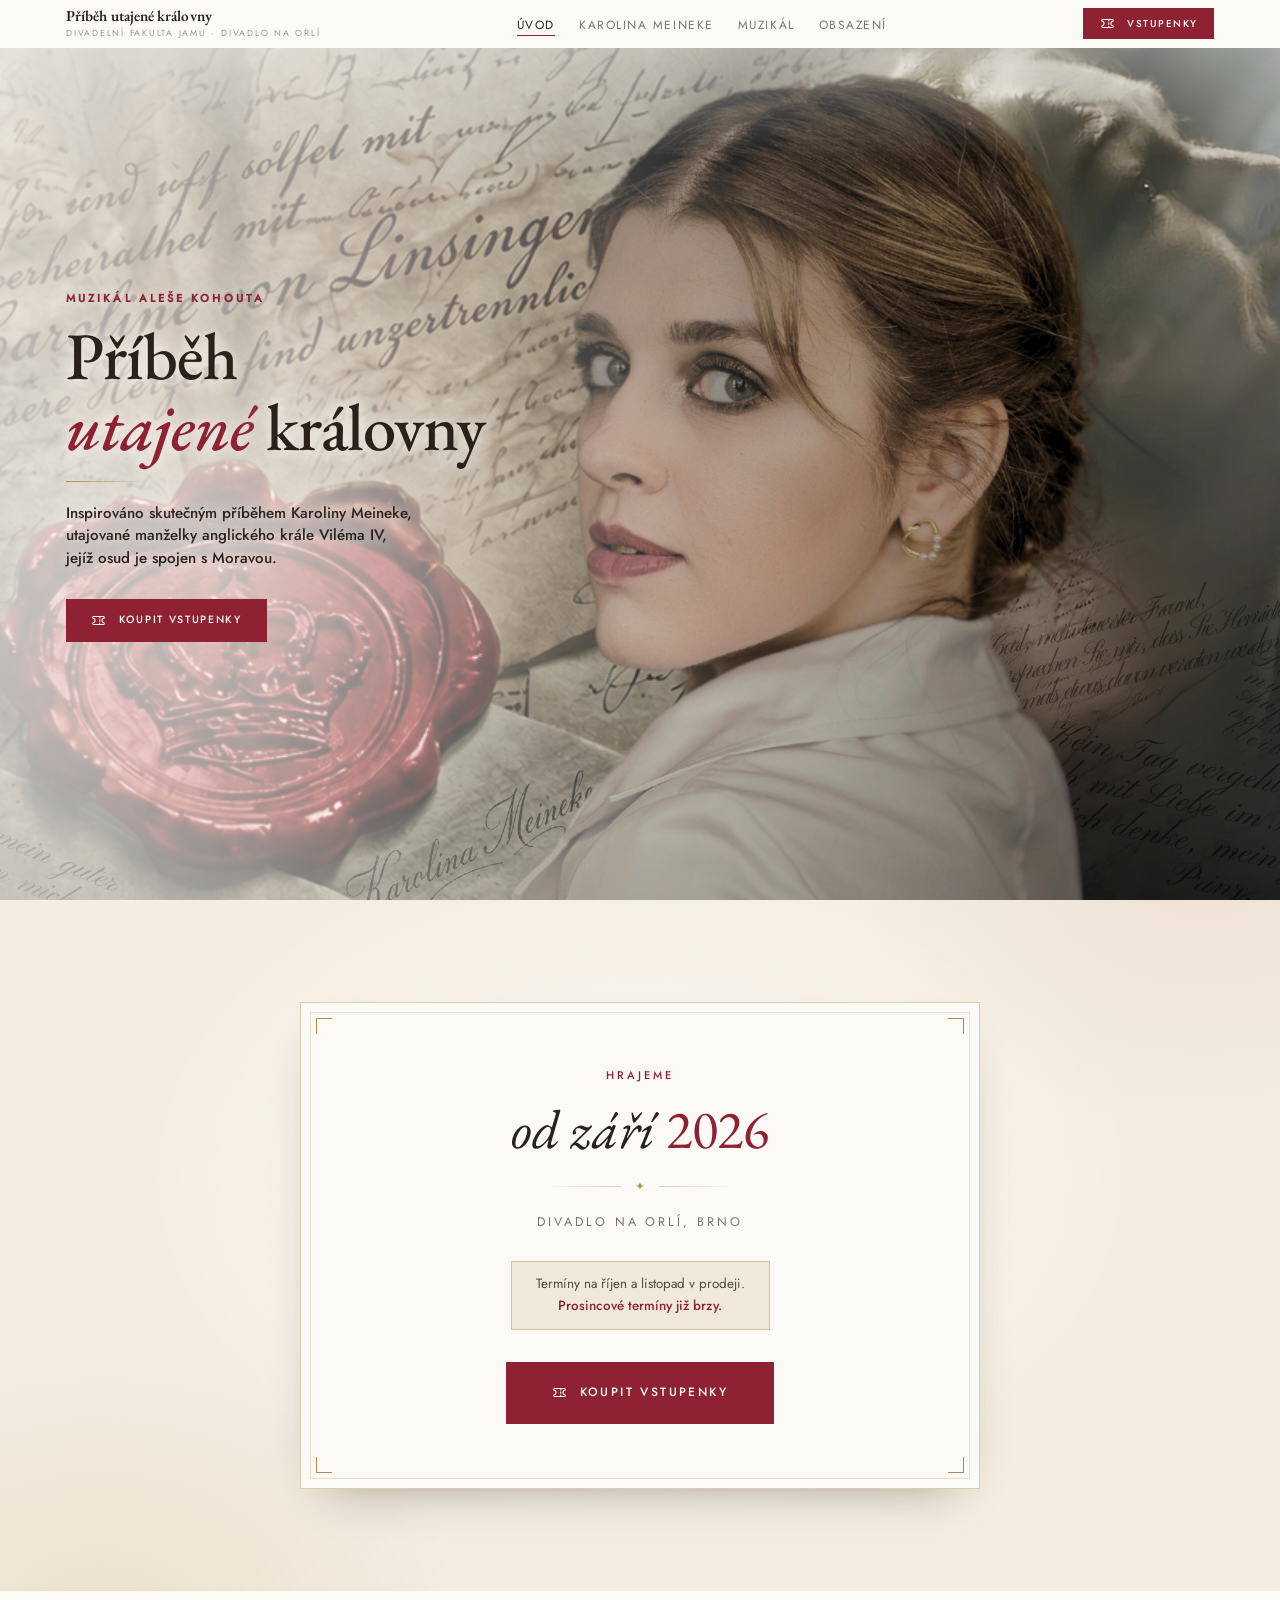
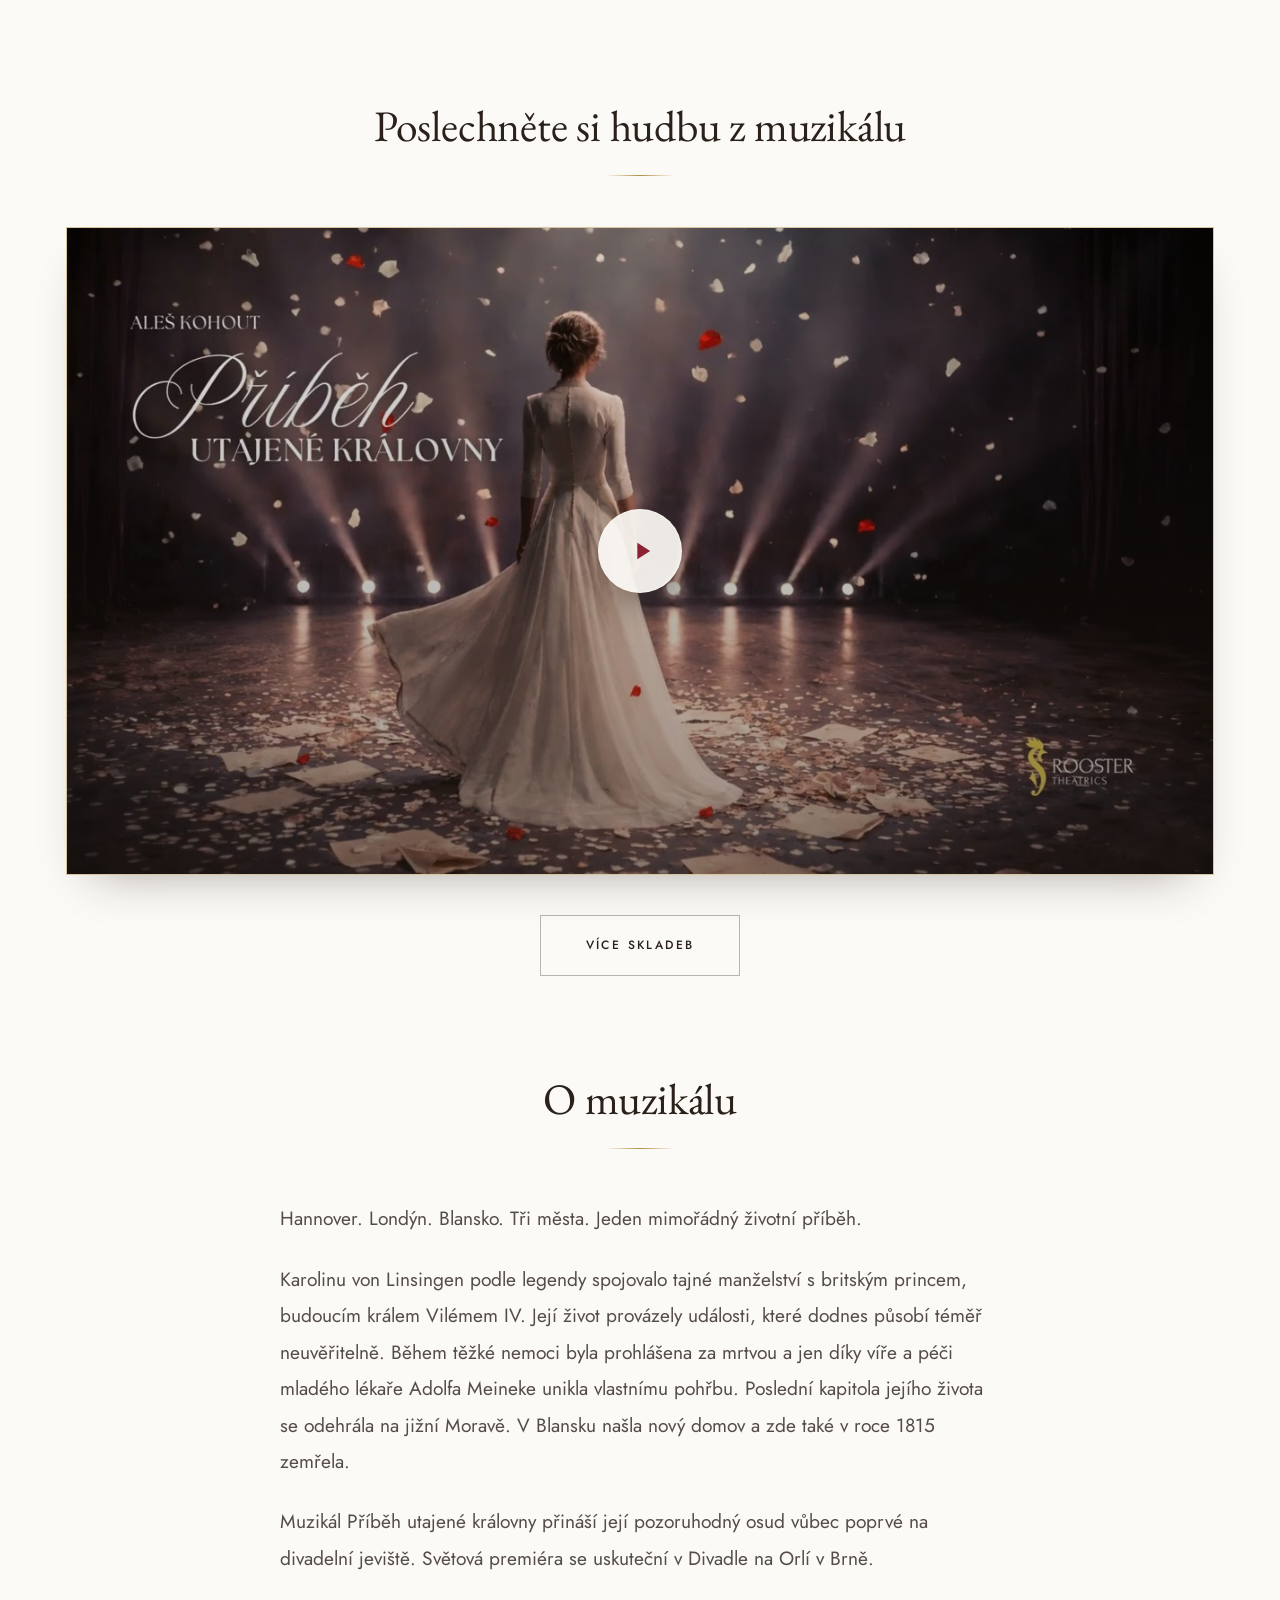
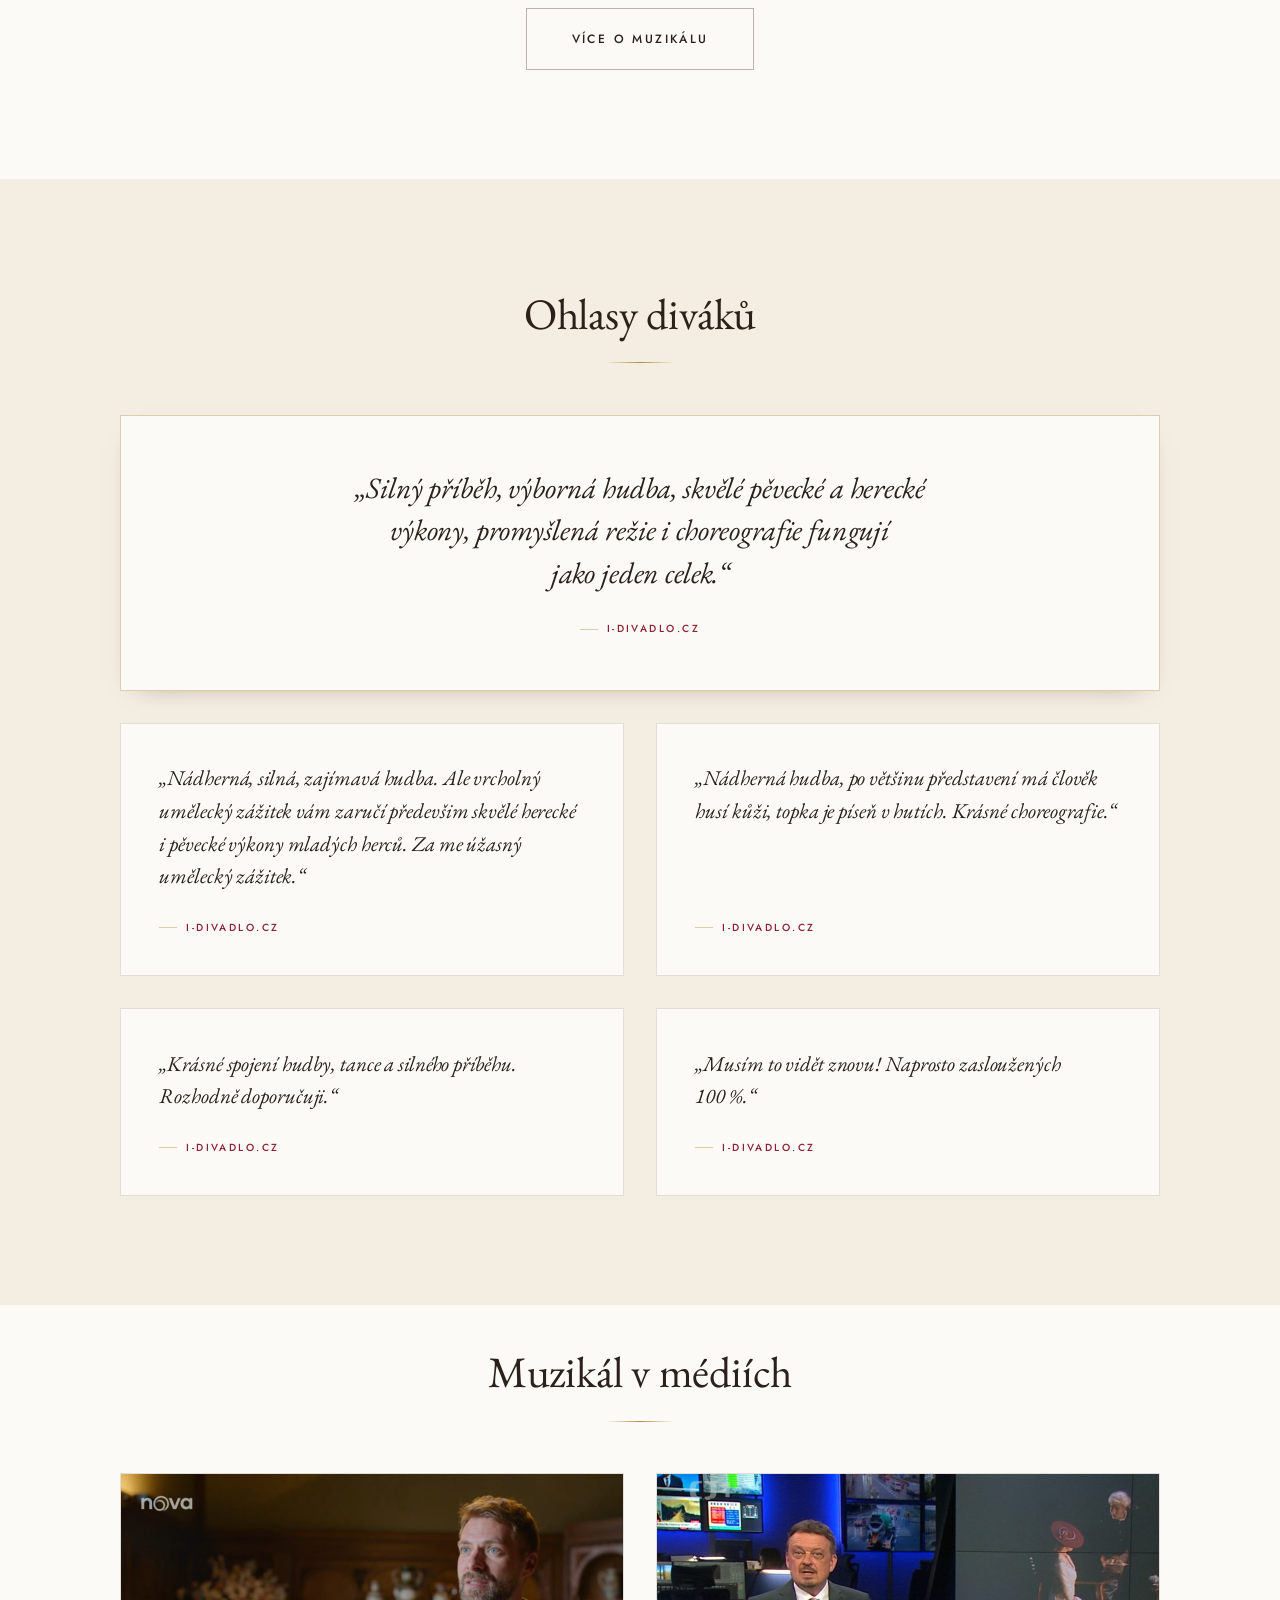
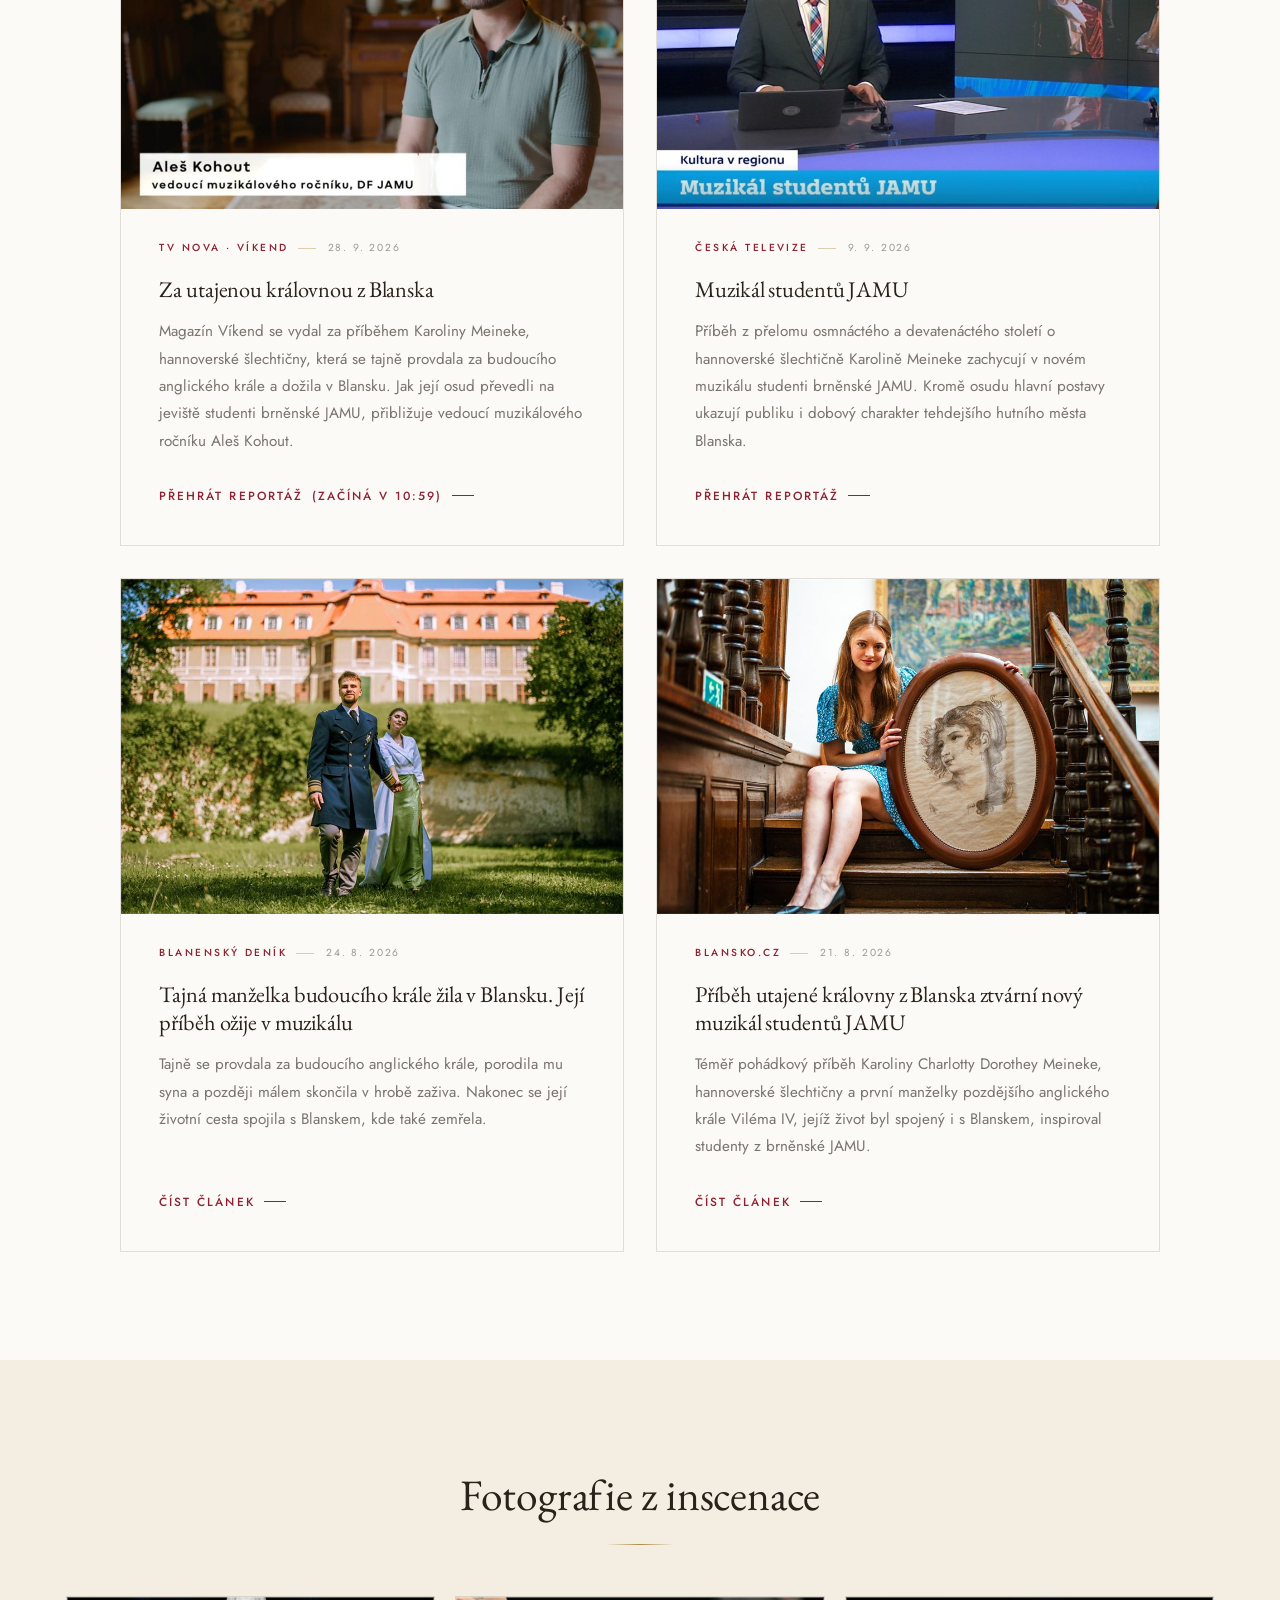
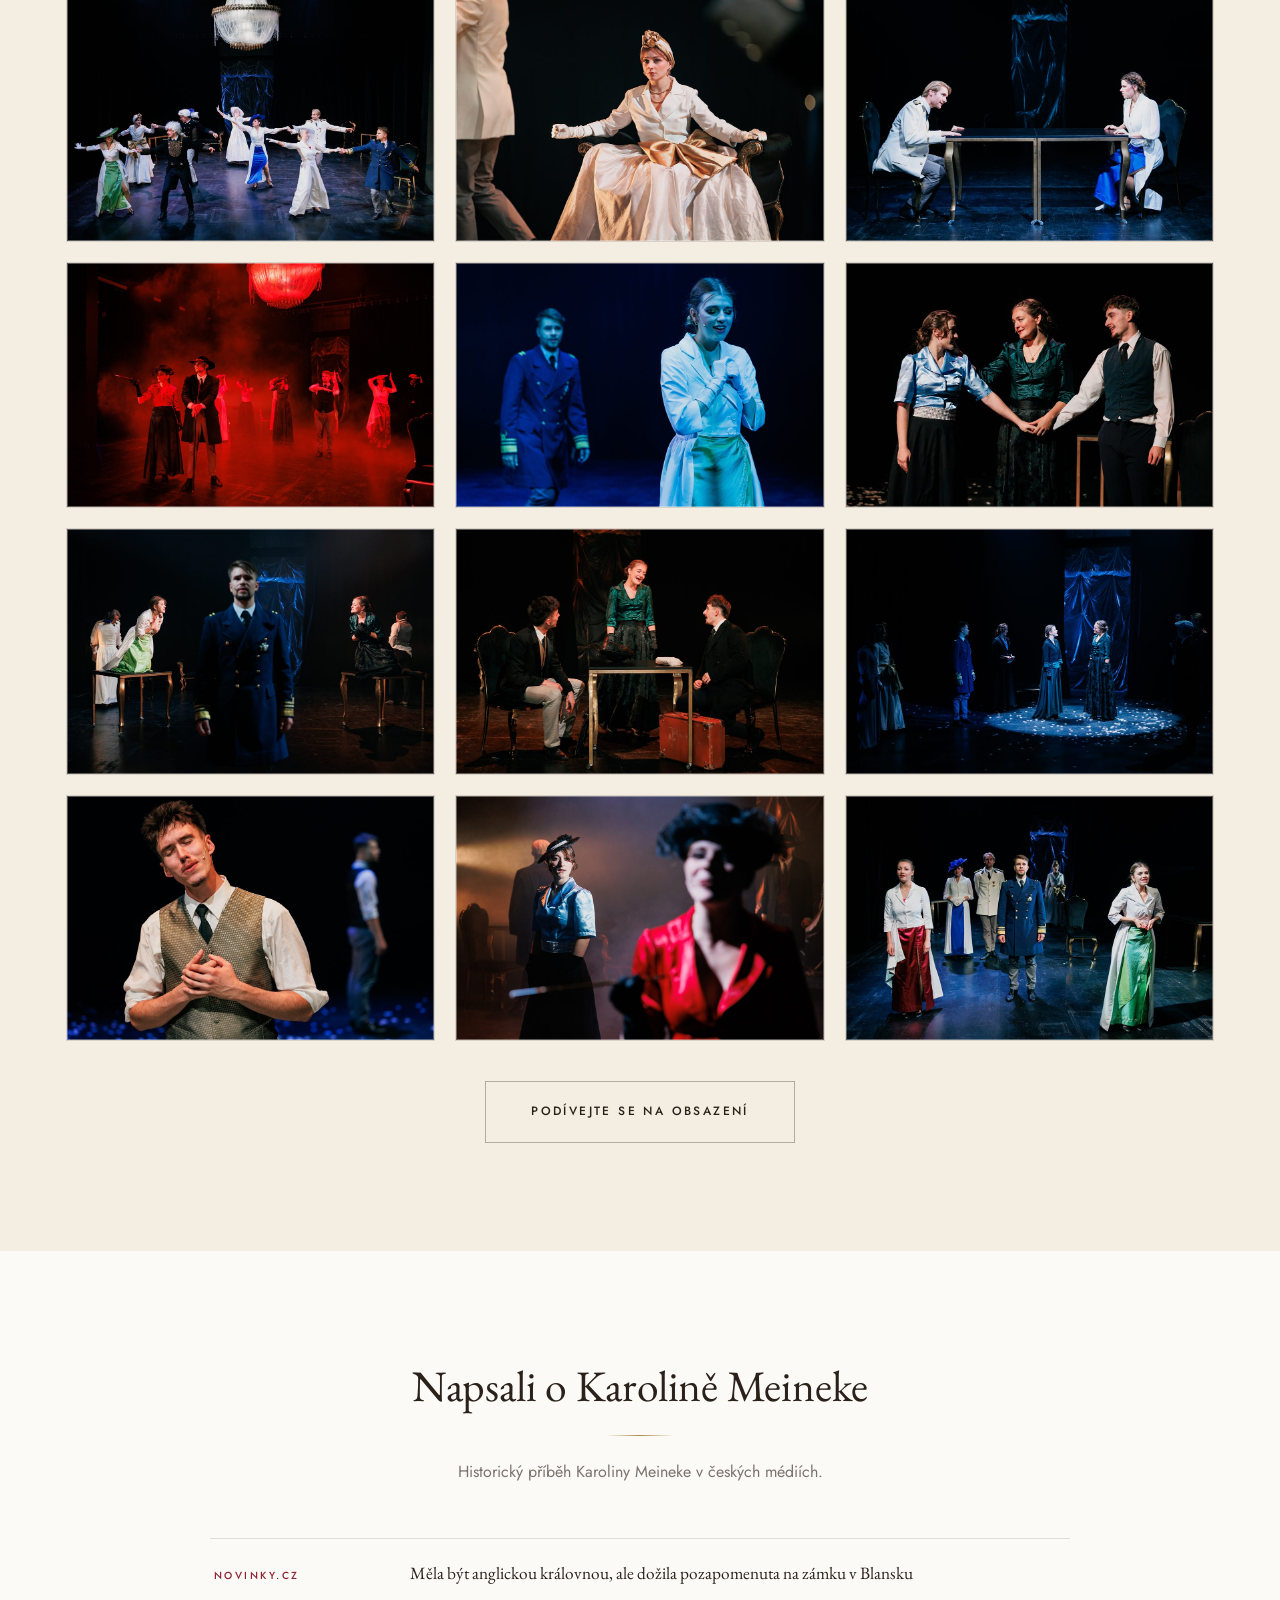
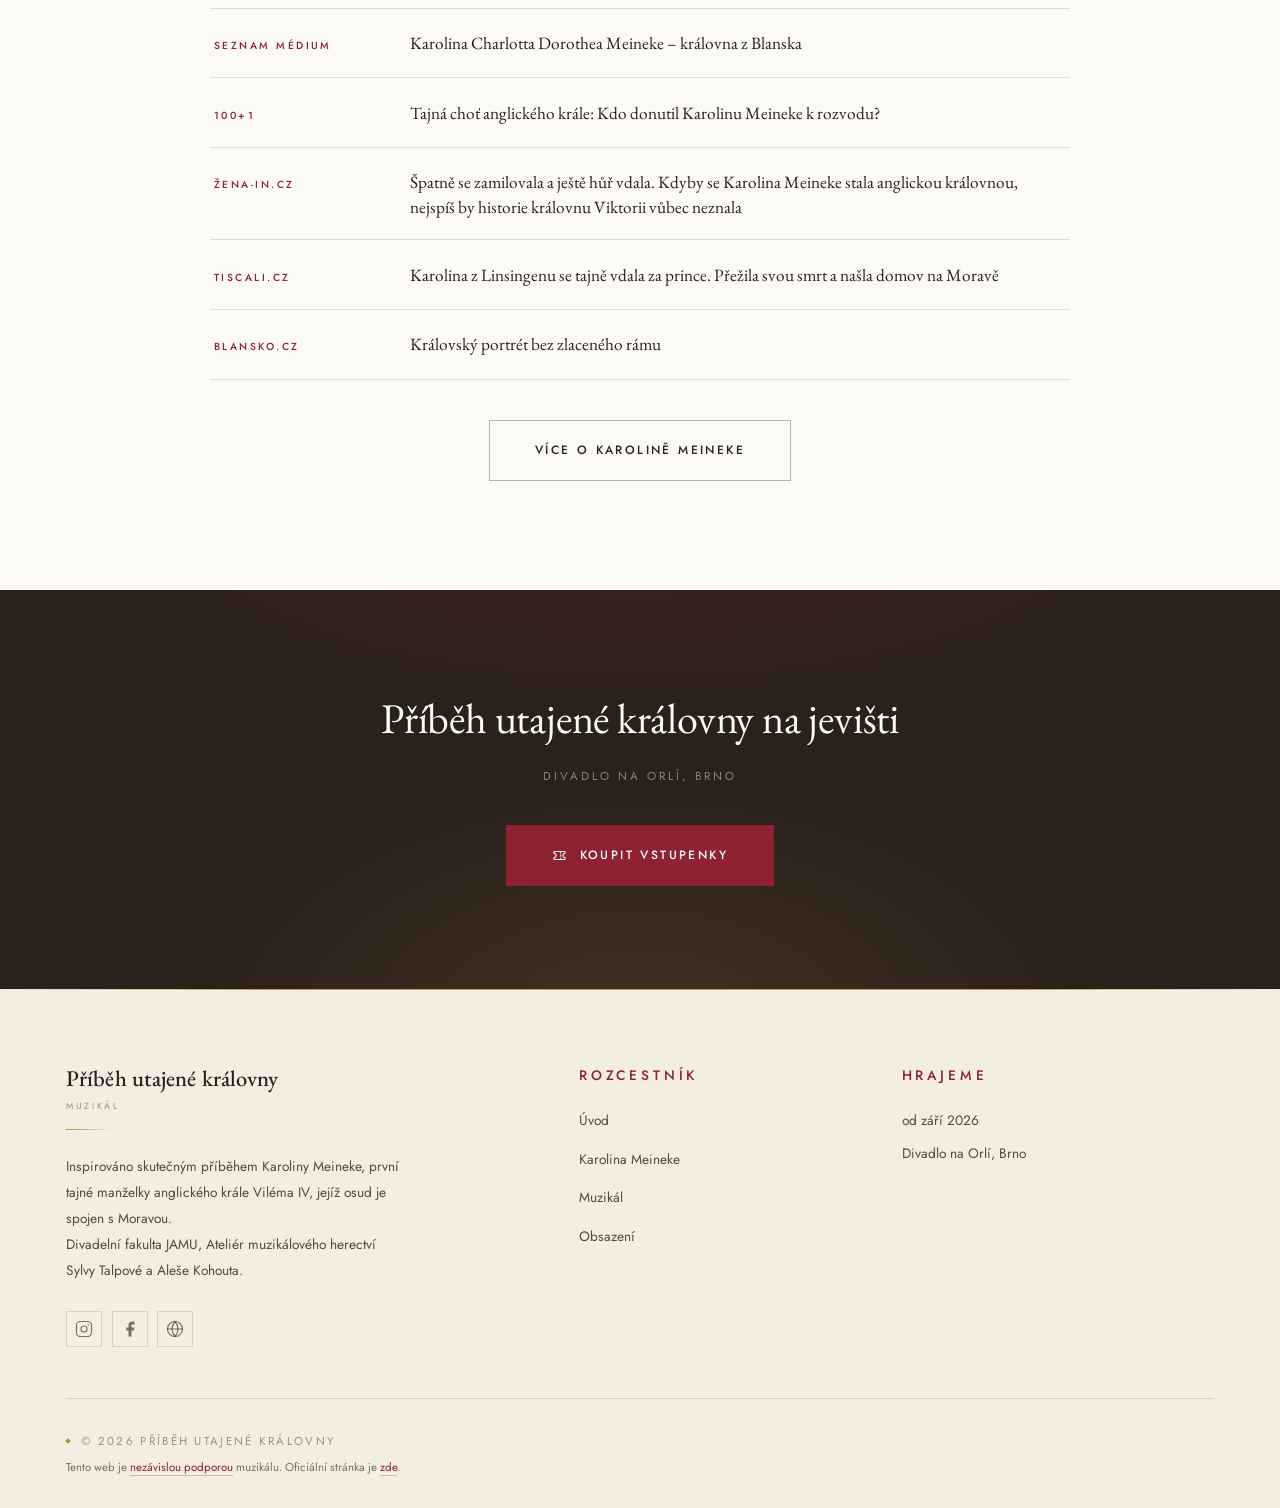
==== commit 469a28f0: "Add the TV Nova Vikend report to the media section Lead the homepage media row with the Vikend magaz" ====
--- a/index.html
+++ b/index.html
@@ -239,9 +239,9 @@
 
 <!-- ── Muzikál v médiích ──
      Nový článek/reportáž = přidat další .article-card na začátek (nejnovější první).
-     Grid má TŘI sloupce (.article-grid--3), proto na homepage držet počet karet
-     dělitelný třemi (3, 6, 9), jinak zůstane poslední řádek neúplný.
-     Klesne-li počet zpátky na sudý, sundat --3 a vrátit dvousloupcový grid.
+     Grid má DVA sloupce, proto na homepage držet sudý počet karet (2, 4, 6),
+     jinak zůstane poslední řádek neúplný. Při počtu dělitelném třemi
+     (3, 9) lze přidat .article-grid--3 pro třísloupcový grid.
      Náhled ber z images/media/ (zmenšené kopie produkčních fotek, 900x600).
      Když redakce použije fotku, kterou web nemá, vyber jinou produkční fotku
      z images/foceni-na-zamku/ nebo images/inscenace/ – NEKOPÍRUJ fotografie
@@ -254,7 +254,19 @@
       <h2 class="section-title">Muzikál v médiích</h2>
       <div class="rule" aria-hidden="true"></div>
     </div>
-    <div class="article-grid article-grid--3 fade-up">
+    <div class="article-grid fade-up">
+      <a class="article-card" href="https://tv.nova.cz/porad/vikend/video-epizoda/569374-28-9-2026" target="_blank" rel="noopener">
+        <span class="article-thumb">
+          <img src="images/media/nova-vikend-nahled.jpg" alt="" width="900" height="600" loading="lazy" decoding="async">
+        </span>
+        <span class="article-meta">
+          <span class="article-source">TV Nova · Víkend</span>
+          <time class="article-date" datetime="2026-09-28">28. 9. 2026</time>
+        </span>
+        <h3 class="article-title">Za utajenou královnou z Blanska</h3>
+        <p class="article-excerpt">Magazín Víkend se vydal za příběhem Karoliny Meineke, hannoverské šlechtičny, která se tajně provdala za budoucího anglického krále a dožila v Blansku. Jak její osud převedli na jeviště studenti brněnské JAMU, přibližuje vedoucí muzikálového ročníku Aleš Kohout.</p>
+        <span class="link-arrow link-arrow--wrap"><span>Přehrát reportáž</span><span>(začíná v&nbsp;10:59)</span></span>
+      </a>
       <a class="article-card" href="https://www.ceskatelevize.cz/porady/10122427178-udalosti-v-regionech-brno/326281381990909/cast/1207239/" target="_blank" rel="noopener">
         <span class="article-thumb">
           <img src="images/media/ceska-televize-nahled.jpg" alt="" width="900" height="600" loading="lazy" decoding="async">
--- a/css/style.css
+++ b/css/style.css
@@ -307,6 +307,10 @@
 }
 .link-arrow:hover { gap: .9rem; color: var(--crimson-deep); }
 .link-arrow:hover::after { width: 30px; }
+/* Delší popisek složený z částí (<span>): na úzkém displeji se zalomí
+   celá poslední část i s čárkou, místo aby čárka odskočila od textu. */
+.link-arrow--wrap { flex-wrap: wrap; row-gap: .45rem; }
+.link-arrow--wrap:hover { gap: .45rem .6rem; }
 
 /* ── Navigace ───────────────────────────────────────────────── */
 .navbar {
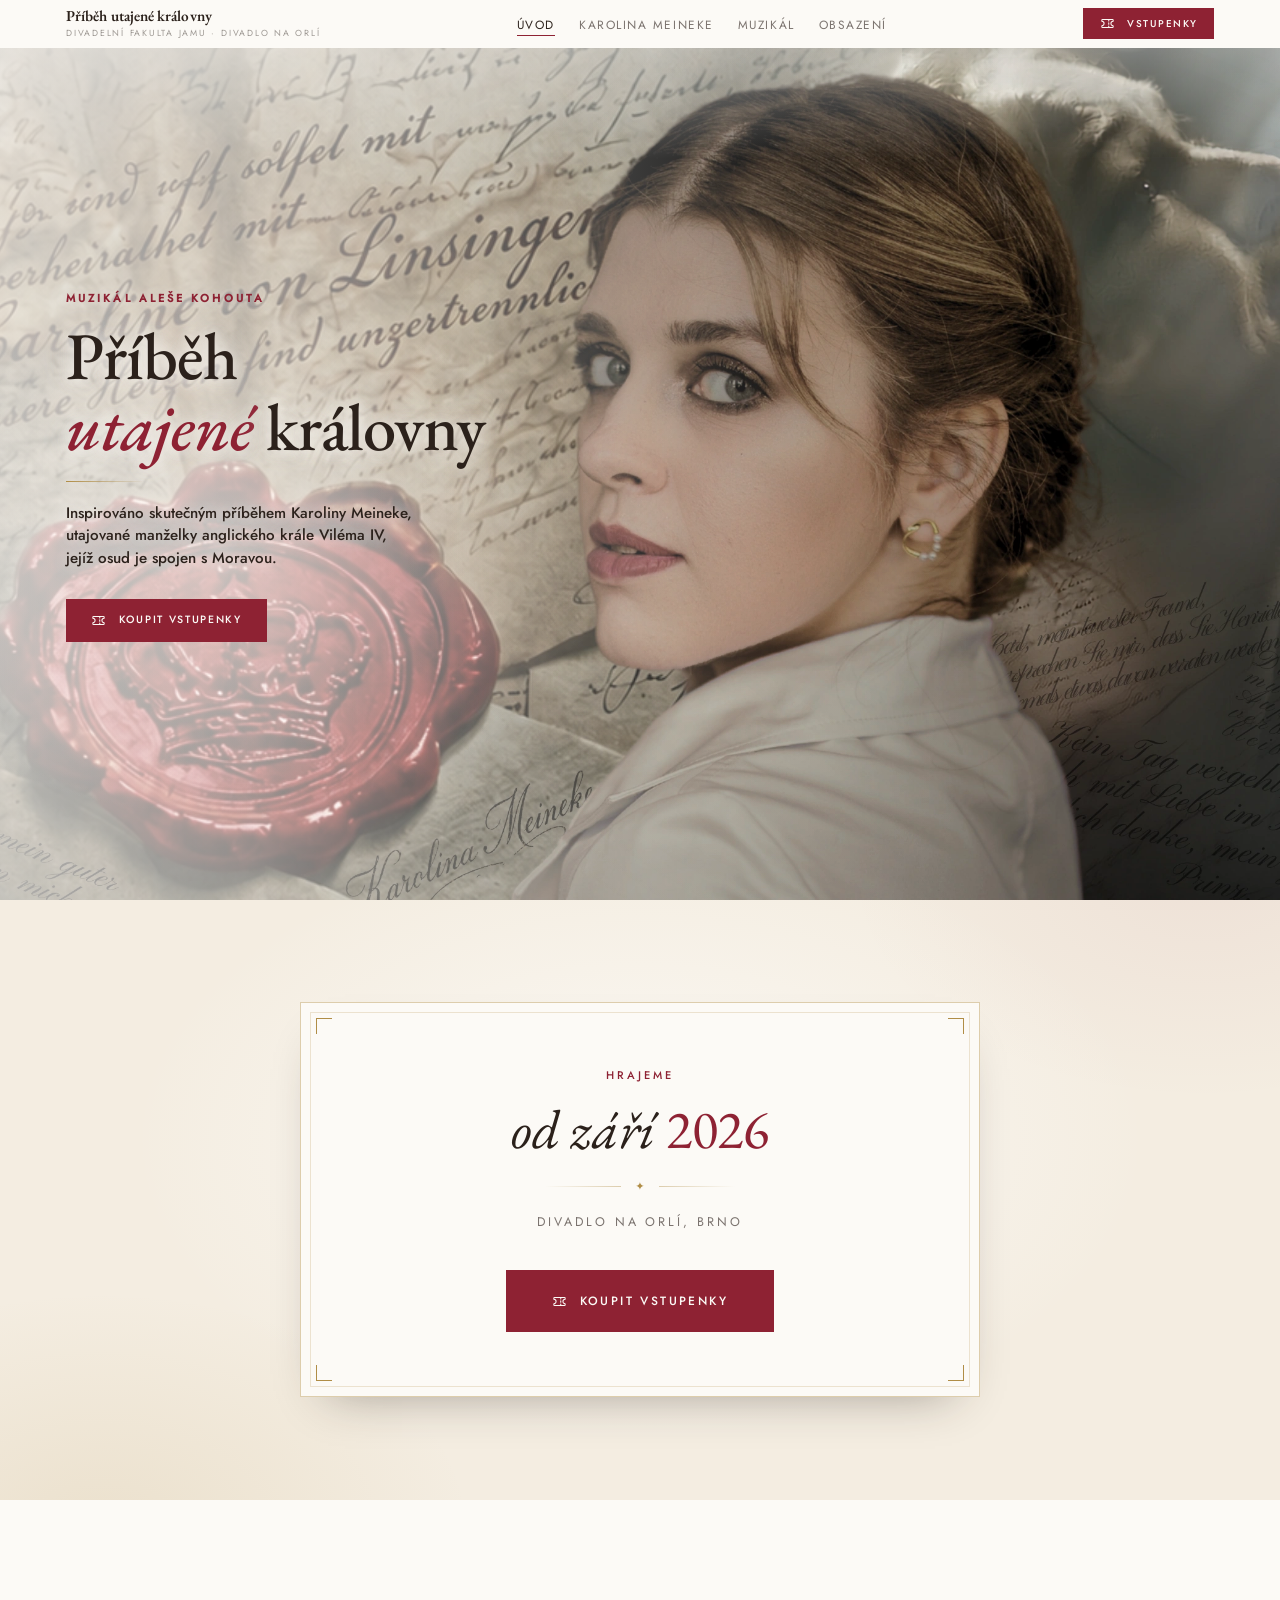
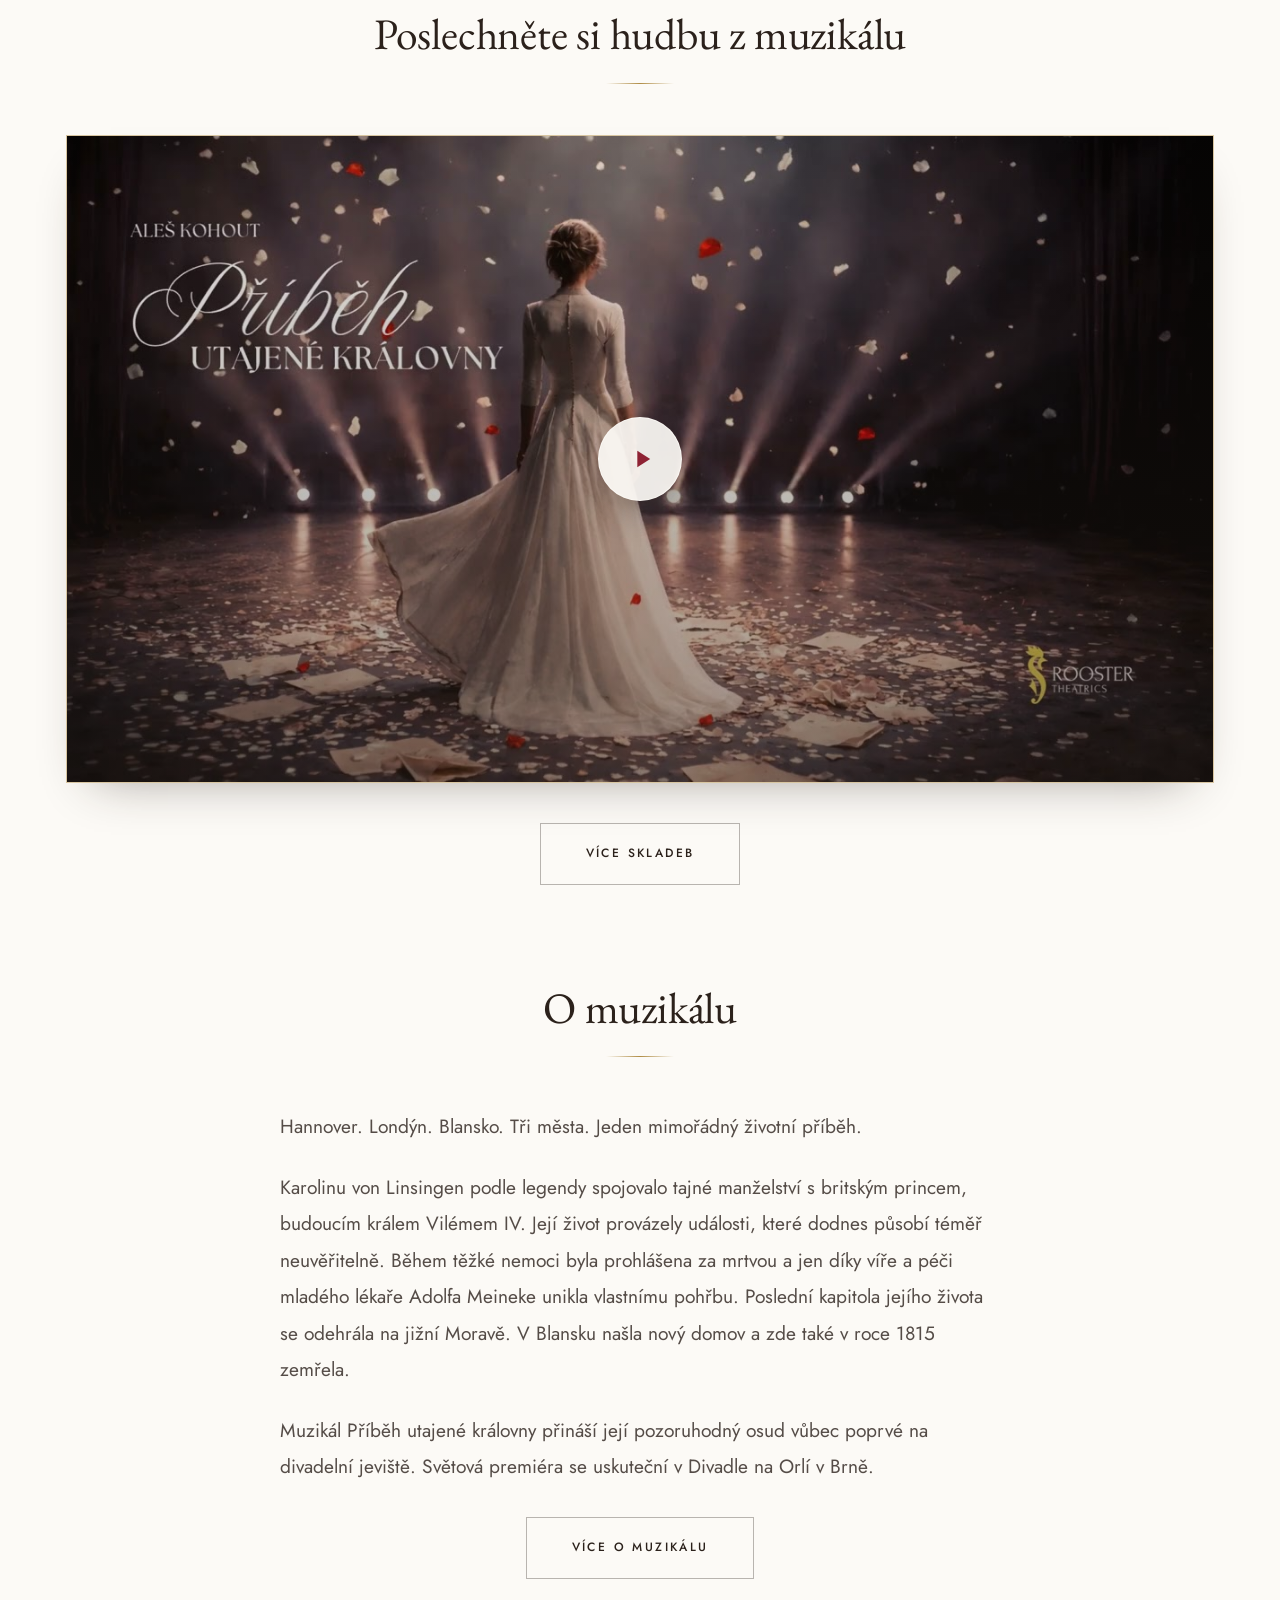
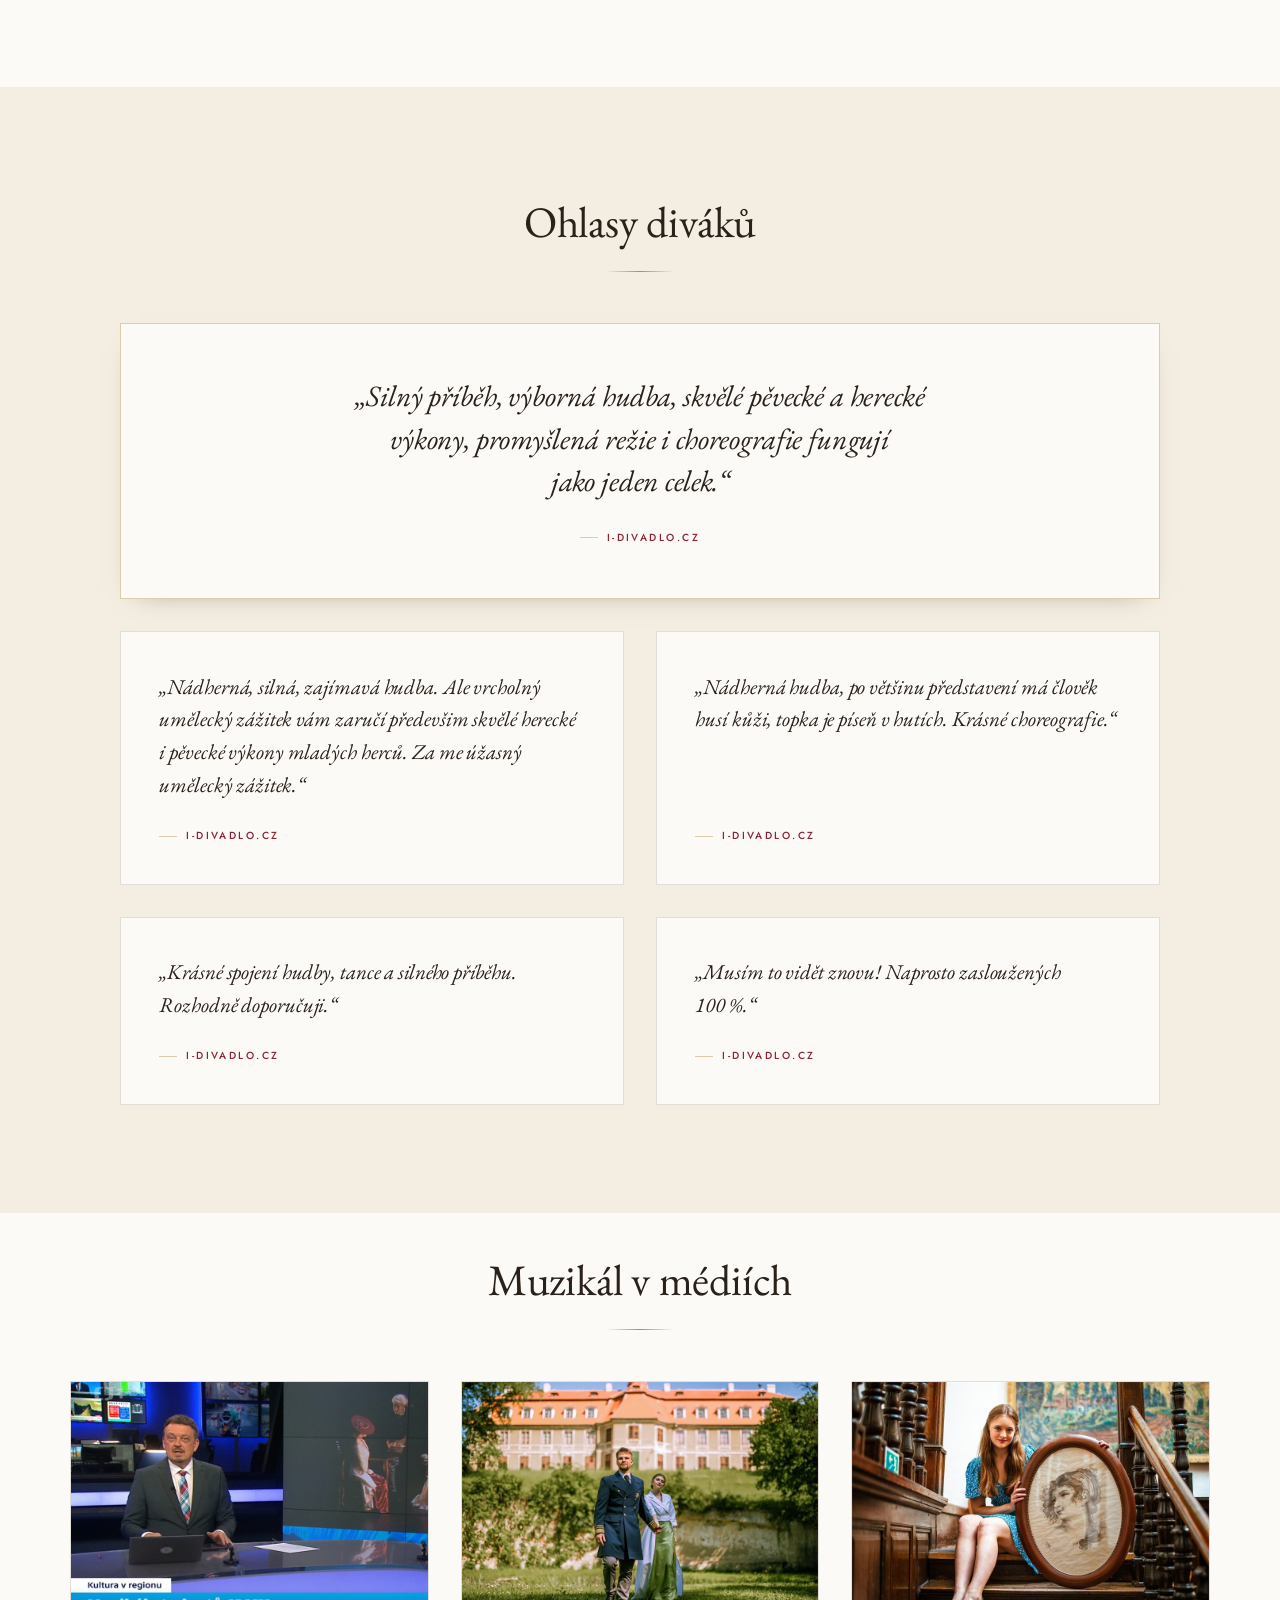
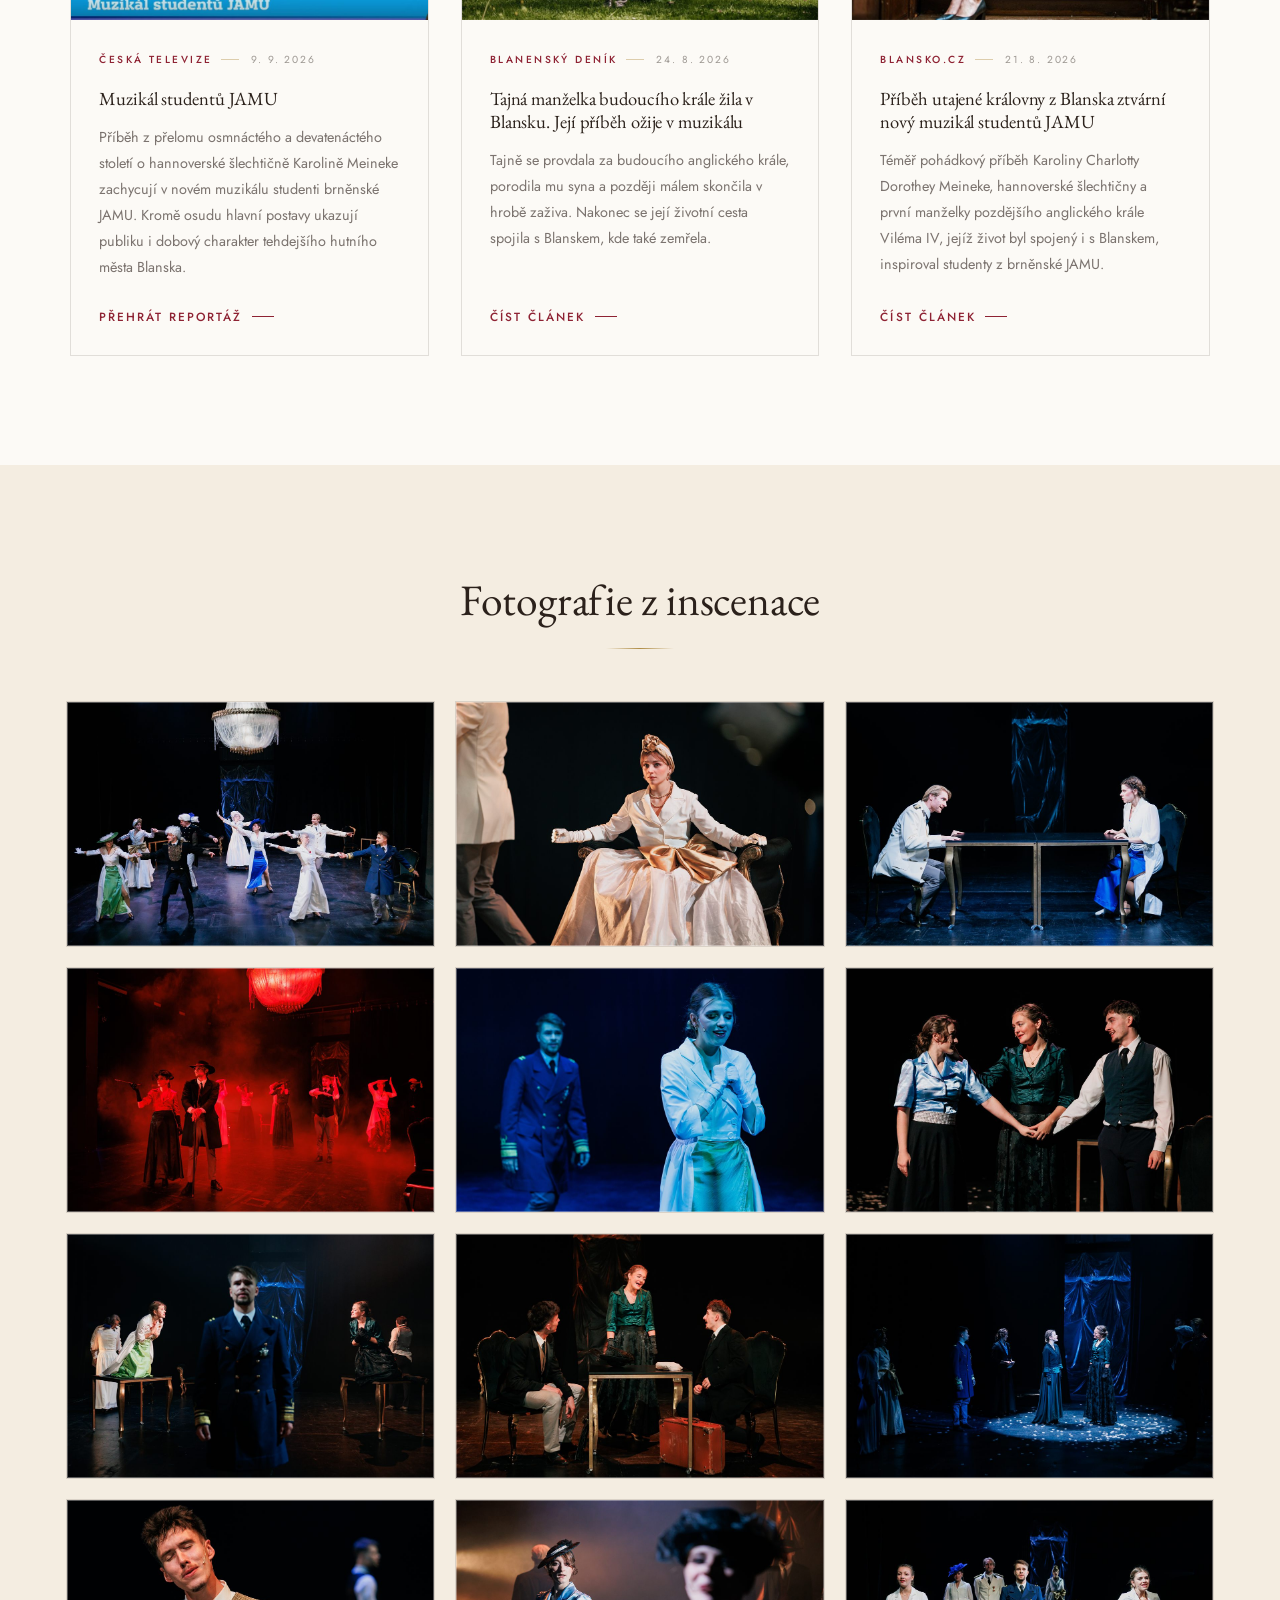
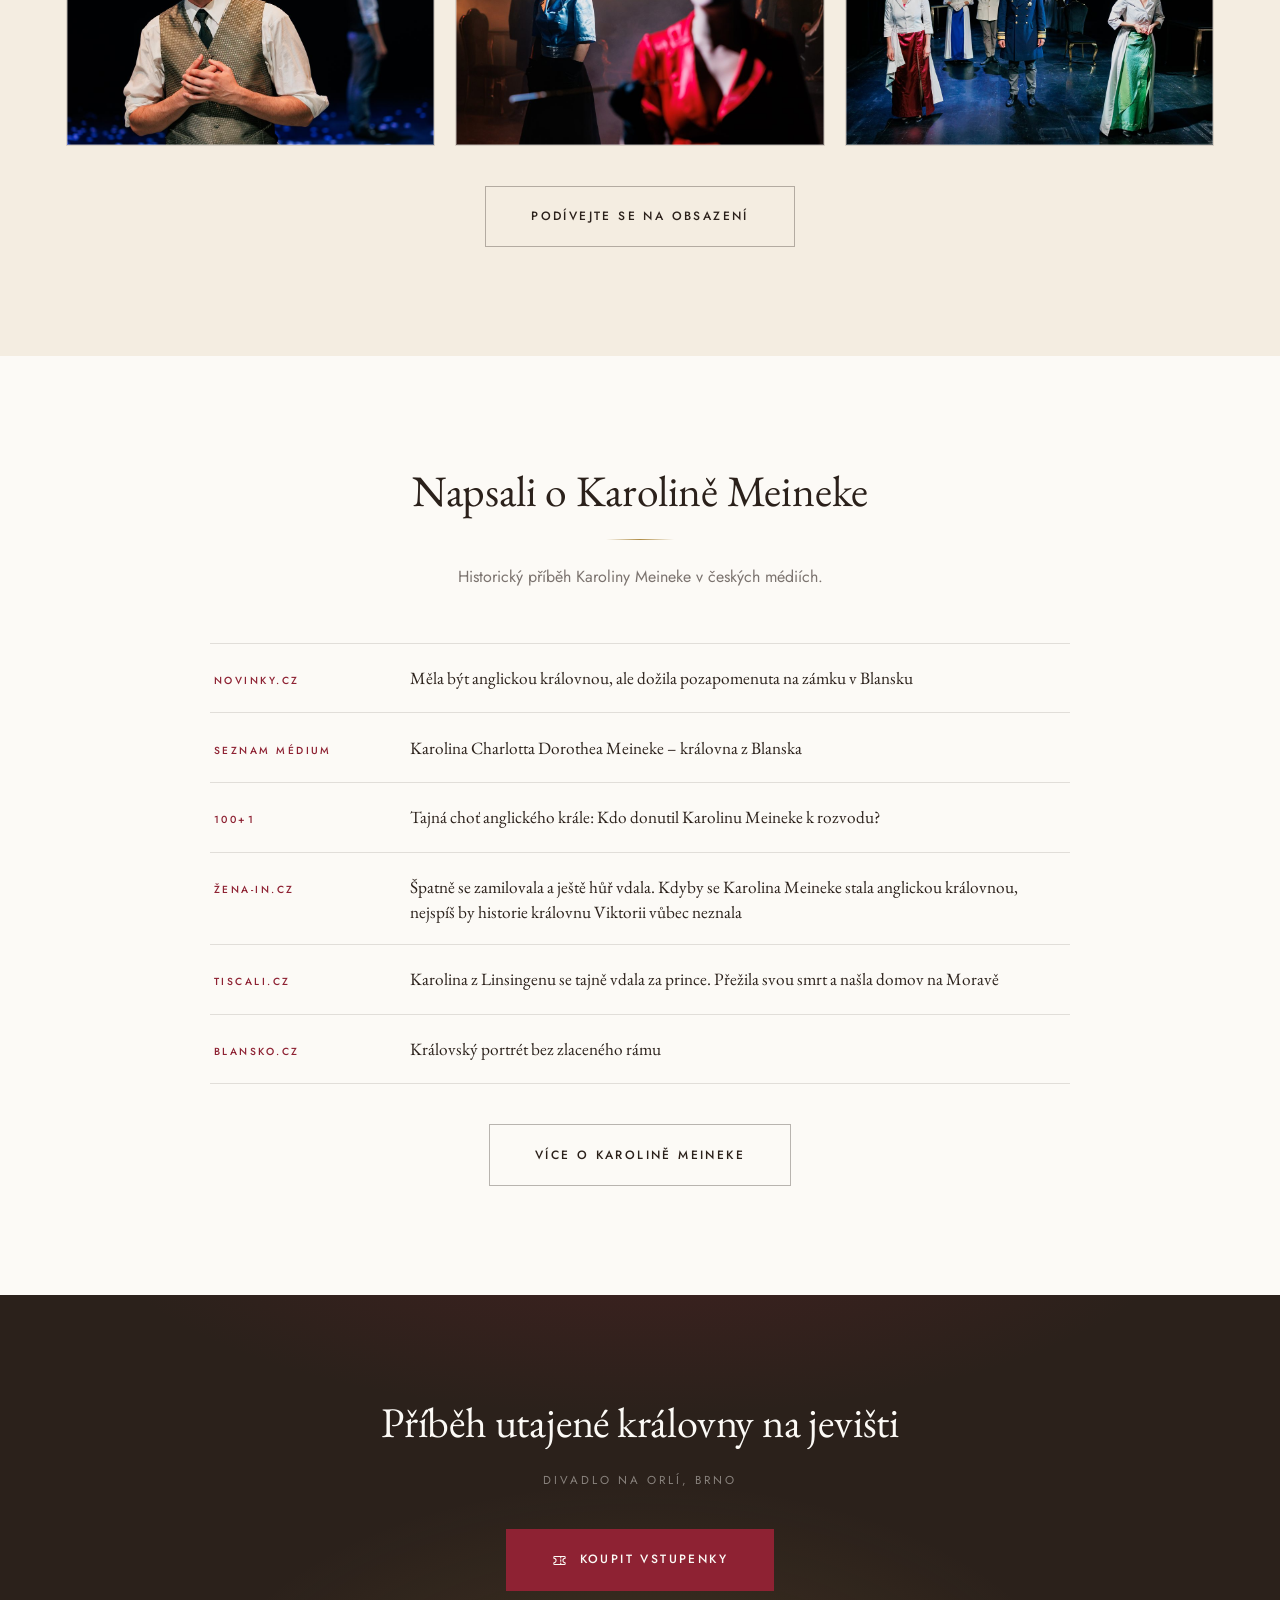
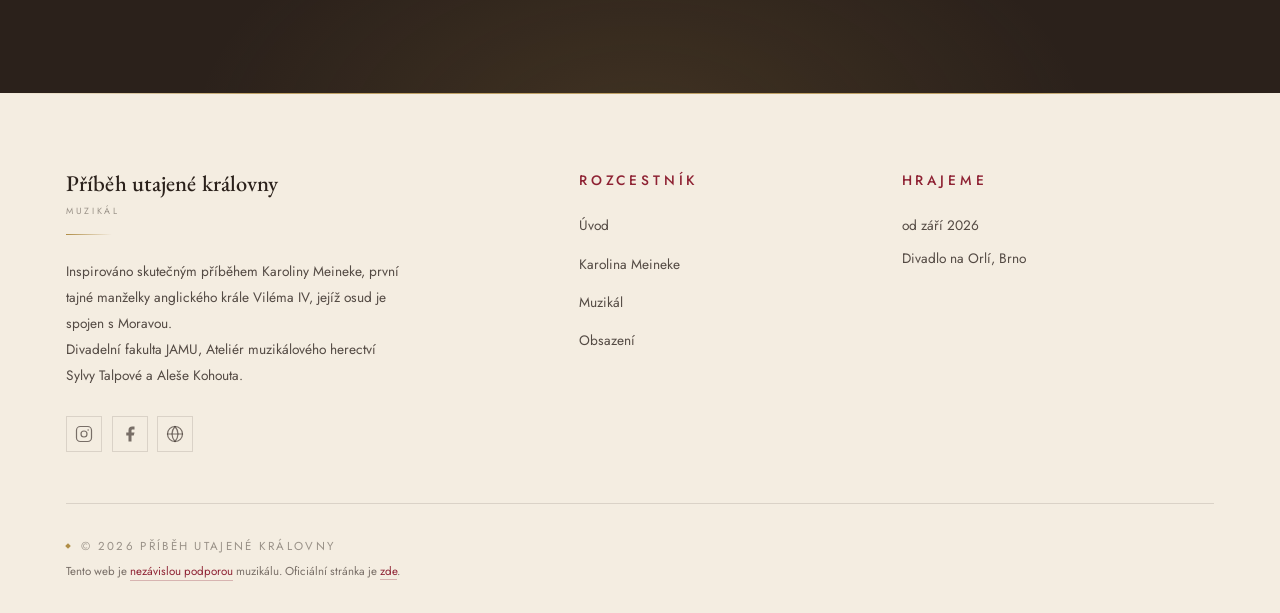
==== commit 3cc21301: "Drop the December note and the TV Nova Vikend report December dates are now on sale, so the playbill" ====
--- a/index.html
+++ b/index.html
@@ -21,7 +21,7 @@
   <link rel="icon" type="image/svg+xml" href="favicon.svg">
   <link rel="apple-touch-icon" href="favicon.svg">
   <link rel="stylesheet" href="css/fonts.css?v=20260905a">
-  <link rel="stylesheet" href="css/style.css?v=20260912d">
+  <link rel="stylesheet" href="css/style.css?v=20261013a">
   <!-- Hero je CSS pozadí, prohlížeč ho objeví až po stažení stylů. Preload ho
        vytáhne dopředu, aby se LCP neodkládal o celý round-trip. -->
   <link rel="preload" as="image" href="images/karolina-meineke-muzikal-vizual.webp" fetchpriority="high">
@@ -129,12 +129,6 @@
       <h2 class="playbill-title">od září <span>2026</span></h2>
       <div class="playbill-rule" aria-hidden="true"><span>✦</span></div>
       <p class="playbill-venue">Divadlo na Orlí, Brno</p>
-      <p class="playbill-note">
-        <span class="playbill-note-lines">
-          <span>Termíny na říjen a listopad v prodeji.</span>
-          <strong>Prosincové termíny již brzy.</strong>
-        </span>
-      </p>
       <a href="https://goout.net/cs/pribeh-utajene-kralovny/ezqadri/" target="_blank" rel="noopener" class="btn btn-primary btn-ticket btn-lg">Koupit vstupenky</a>
     </div>
   </div>
@@ -239,9 +233,9 @@
 
 <!-- ── Muzikál v médiích ──
      Nový článek/reportáž = přidat další .article-card na začátek (nejnovější první).
-     Grid má DVA sloupce, proto na homepage držet sudý počet karet (2, 4, 6),
-     jinak zůstane poslední řádek neúplný. Při počtu dělitelném třemi
-     (3, 9) lze přidat .article-grid--3 pro třísloupcový grid.
+     Grid má TŘI sloupce (.article-grid--3), proto na homepage držet počet karet
+     dělitelný třemi (3, 6, 9), jinak zůstane poslední řádek neúplný.
+     Klesne-li počet zpátky na sudý, sundat --3 a vrátit dvousloupcový grid.
      Náhled ber z images/media/ (zmenšené kopie produkčních fotek, 900x600).
      Když redakce použije fotku, kterou web nemá, vyber jinou produkční fotku
      z images/foceni-na-zamku/ nebo images/inscenace/ – NEKOPÍRUJ fotografie
@@ -254,19 +248,7 @@
       <h2 class="section-title">Muzikál v médiích</h2>
       <div class="rule" aria-hidden="true"></div>
     </div>
-    <div class="article-grid fade-up">
-      <a class="article-card" href="https://tv.nova.cz/porad/vikend/video-epizoda/569374-28-9-2026" target="_blank" rel="noopener">
-        <span class="article-thumb">
-          <img src="images/media/nova-vikend-nahled.jpg" alt="" width="900" height="600" loading="lazy" decoding="async">
-        </span>
-        <span class="article-meta">
-          <span class="article-source">TV Nova · Víkend</span>
-          <time class="article-date" datetime="2026-09-28">28. 9. 2026</time>
-        </span>
-        <h3 class="article-title">Za utajenou královnou z Blanska</h3>
-        <p class="article-excerpt">Magazín Víkend se vydal za příběhem Karoliny Meineke, hannoverské šlechtičny, která se tajně provdala za budoucího anglického krále a dožila v Blansku. Jak její osud převedli na jeviště studenti brněnské JAMU, přibližuje vedoucí muzikálového ročníku Aleš Kohout.</p>
-        <span class="link-arrow link-arrow--wrap"><span>Přehrát reportáž</span><span>(začíná v&nbsp;10:59)</span></span>
-      </a>
+    <div class="article-grid article-grid--3 fade-up">
       <a class="article-card" href="https://www.ceskatelevize.cz/porady/10122427178-udalosti-v-regionech-brno/326281381990909/cast/1207239/" target="_blank" rel="noopener">
         <span class="article-thumb">
           <img src="images/media/ceska-televize-nahled.jpg" alt="" width="900" height="600" loading="lazy" decoding="async">
--- a/css/style.css
+++ b/css/style.css
@@ -307,10 +307,6 @@
 }
 .link-arrow:hover { gap: .9rem; color: var(--crimson-deep); }
 .link-arrow:hover::after { width: 30px; }
-/* Delší popisek složený z částí (<span>): na úzkém displeji se zalomí
-   celá poslední část i s čárkou, místo aby čárka odskočila od textu. */
-.link-arrow--wrap { flex-wrap: wrap; row-gap: .45rem; }
-.link-arrow--wrap:hover { gap: .45rem .6rem; }
 
 /* ── Navigace ───────────────────────────────────────────────── */
 .navbar {
@@ -721,26 +717,9 @@
 .playbill-rule span { font-size: .7rem; line-height: 1; }
 .playbill-venue {
   font-size: .78rem; letter-spacing: .24em; text-transform: uppercase;
-  color: var(--ink-62); margin-bottom: 1.7rem;
-}
-/* poznámka o prosincových termínech – tichá, ale zachytí oko před proklikem */
-.playbill-note {
-  /* table = vlastní řádek, ale šířka jen podle textu */
-  display: table;
-  max-width: 100%; margin: 0 auto 2rem;
-  padding: .75rem 1.5rem;
-  text-align: center;
-  background: var(--gold-soft);
-  border: 1px solid var(--line-gold);
-  font-size: .84rem; line-height: 1.55; color: var(--ink-80);
-}
-/* obě věty vždy pod sebou – druhá je ta nová informace */
-.playbill-note-lines { display: flex; flex-direction: column; gap: .1rem; }
-.playbill-note strong { font-weight: 500; color: var(--crimson); }
-@media (max-width: 560px) {
-  .playbill-rule::before, .playbill-rule::after { width: 44px; }
-  .playbill-note { font-size: .78rem; padding: .7rem 1rem; }
-}
+  color: var(--ink-62); margin-bottom: 2.3rem;
+}
+@media (max-width: 560px) { .playbill-rule::before, .playbill-rule::after { width: 44px; } }
 
 /* ── Video ──────────────────────────────────────────────────── */
 .video-section { padding: clamp(4.5rem, 8.5vw, 7.5rem) 0; padding-bottom: clamp(2.5rem, 4.5vw, 3.5rem); }
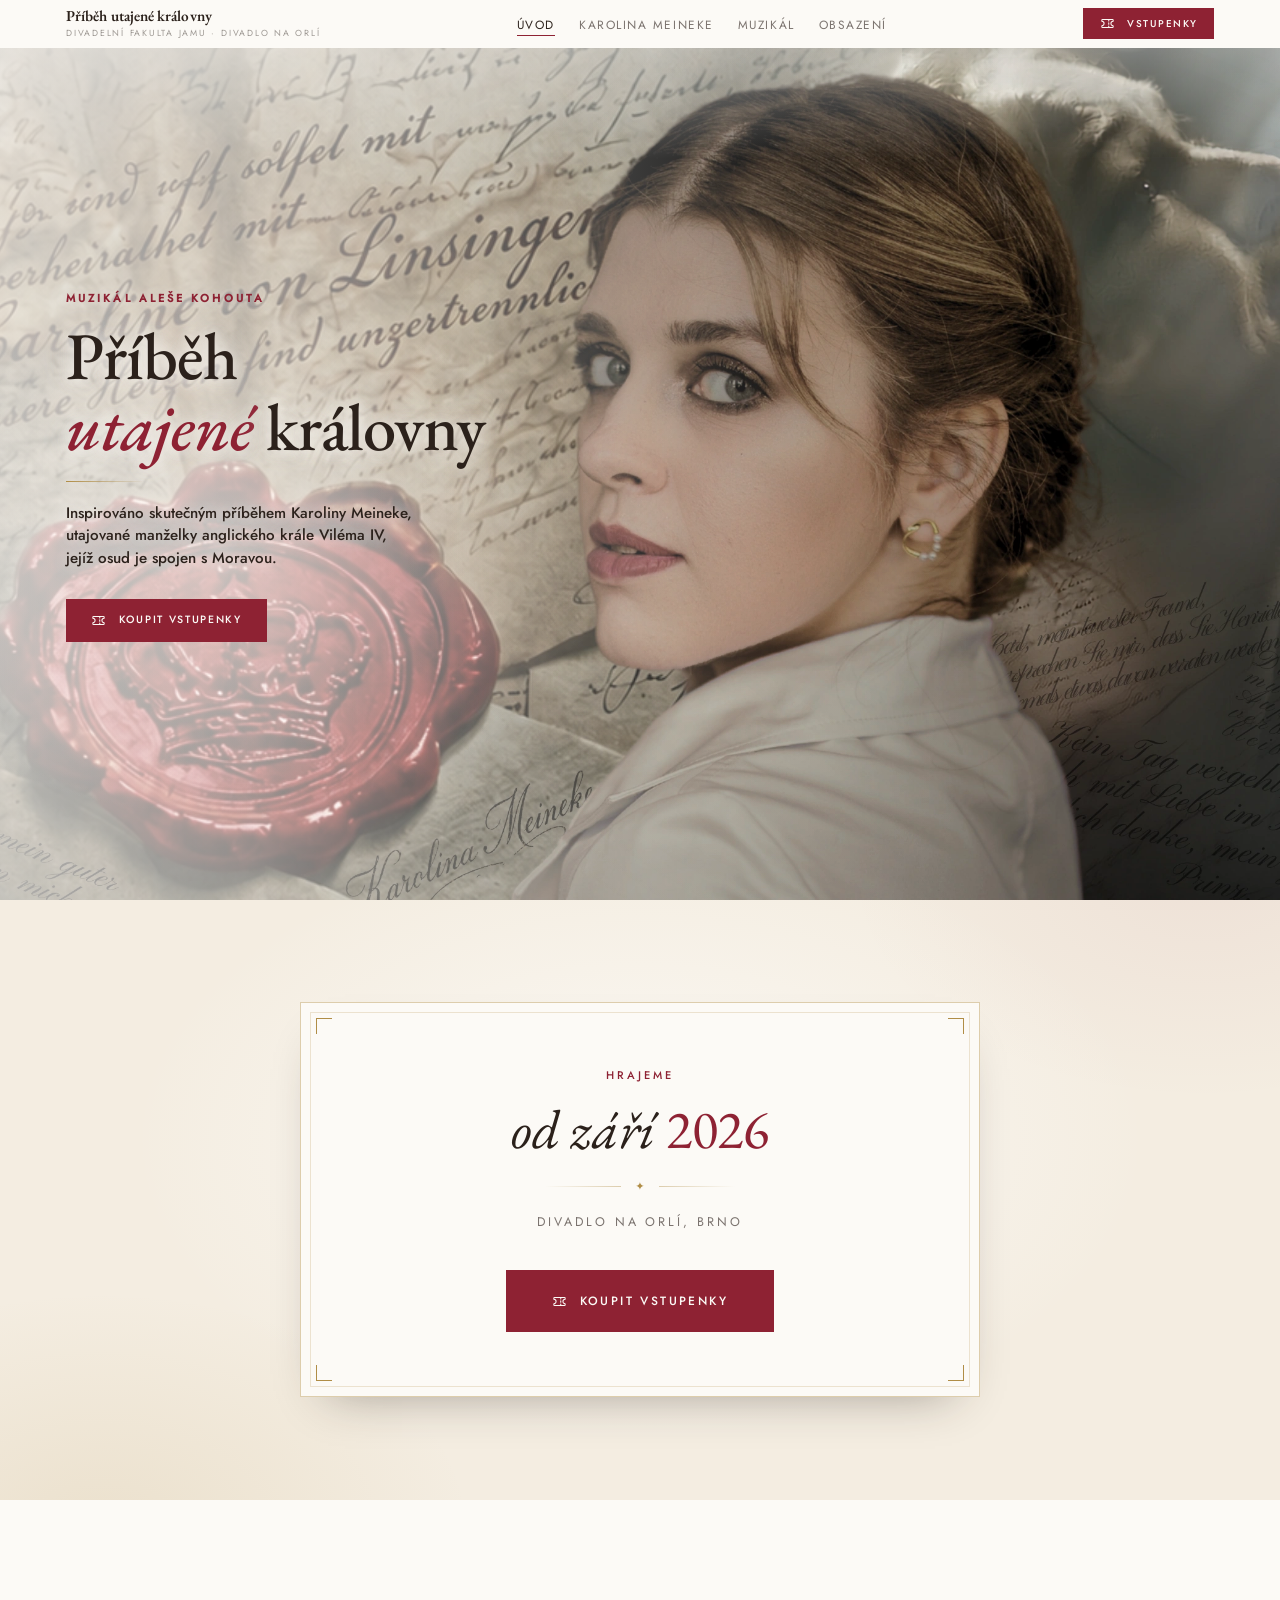
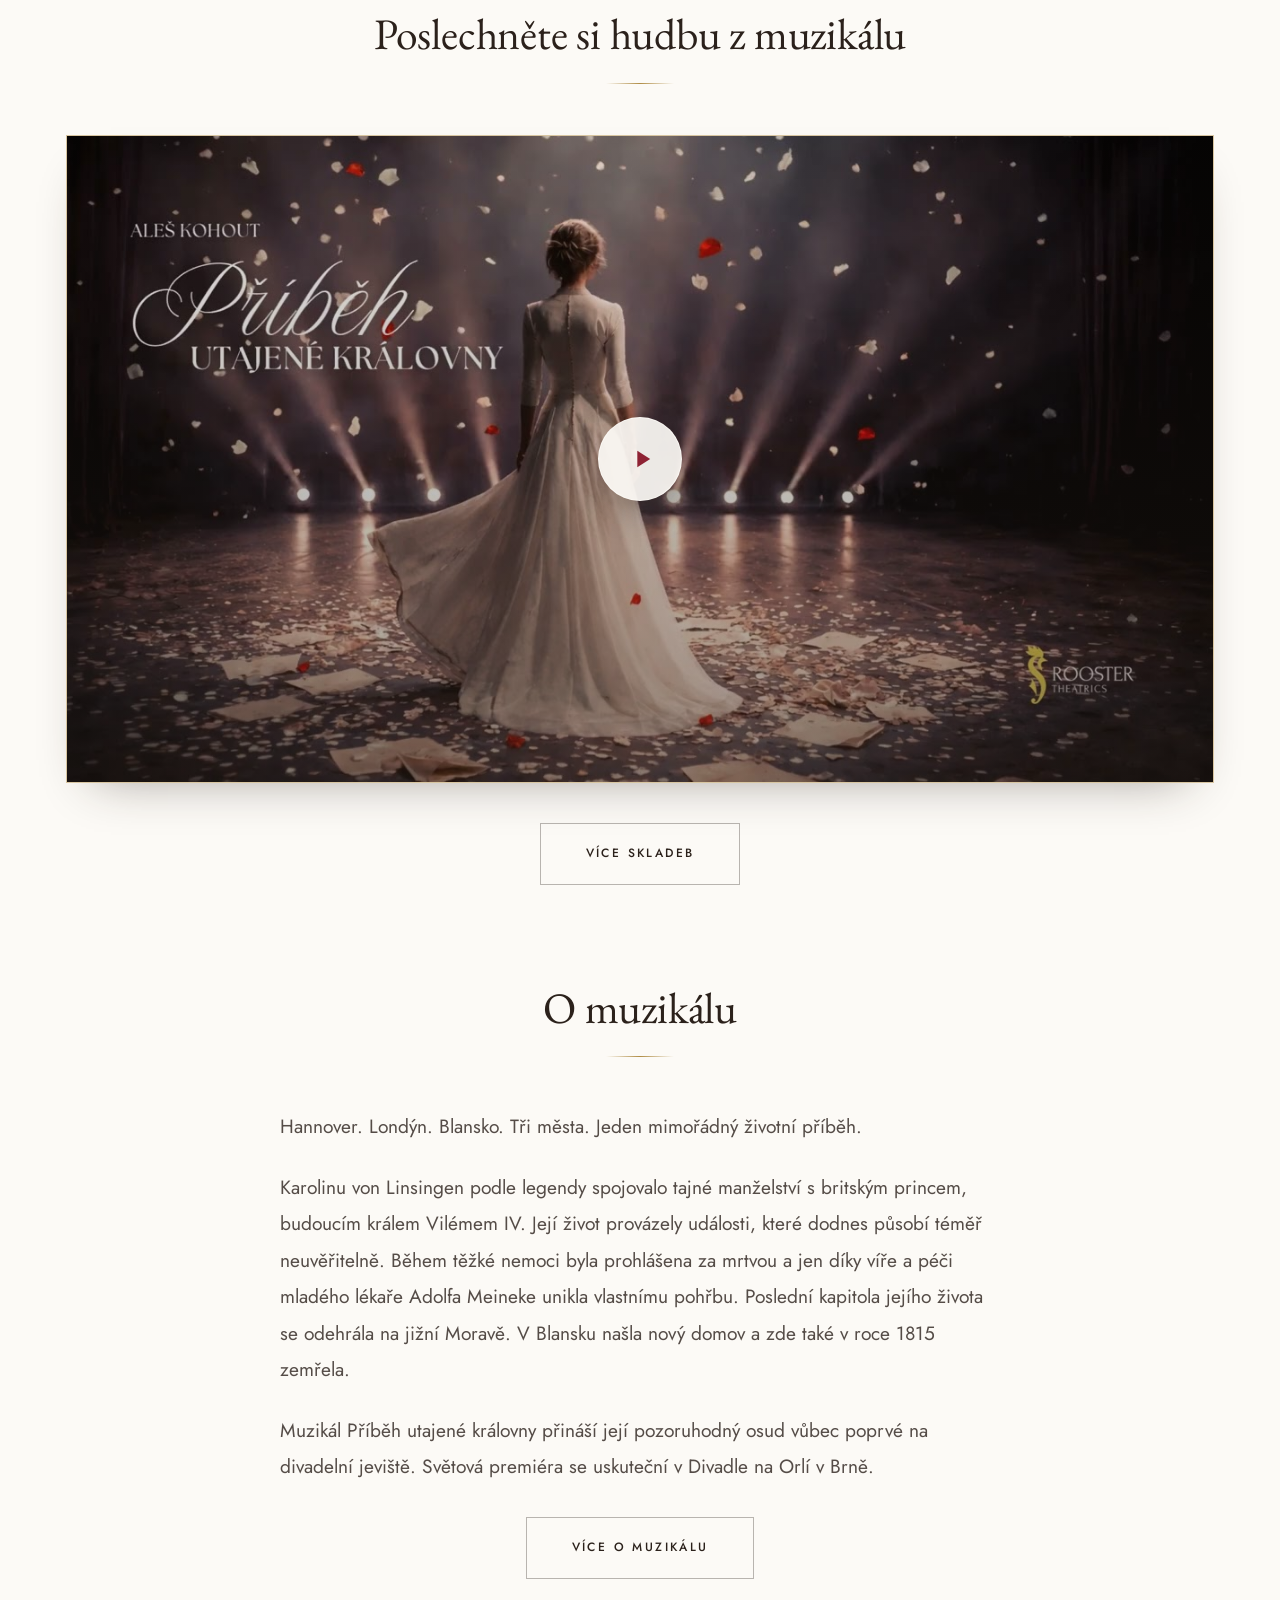
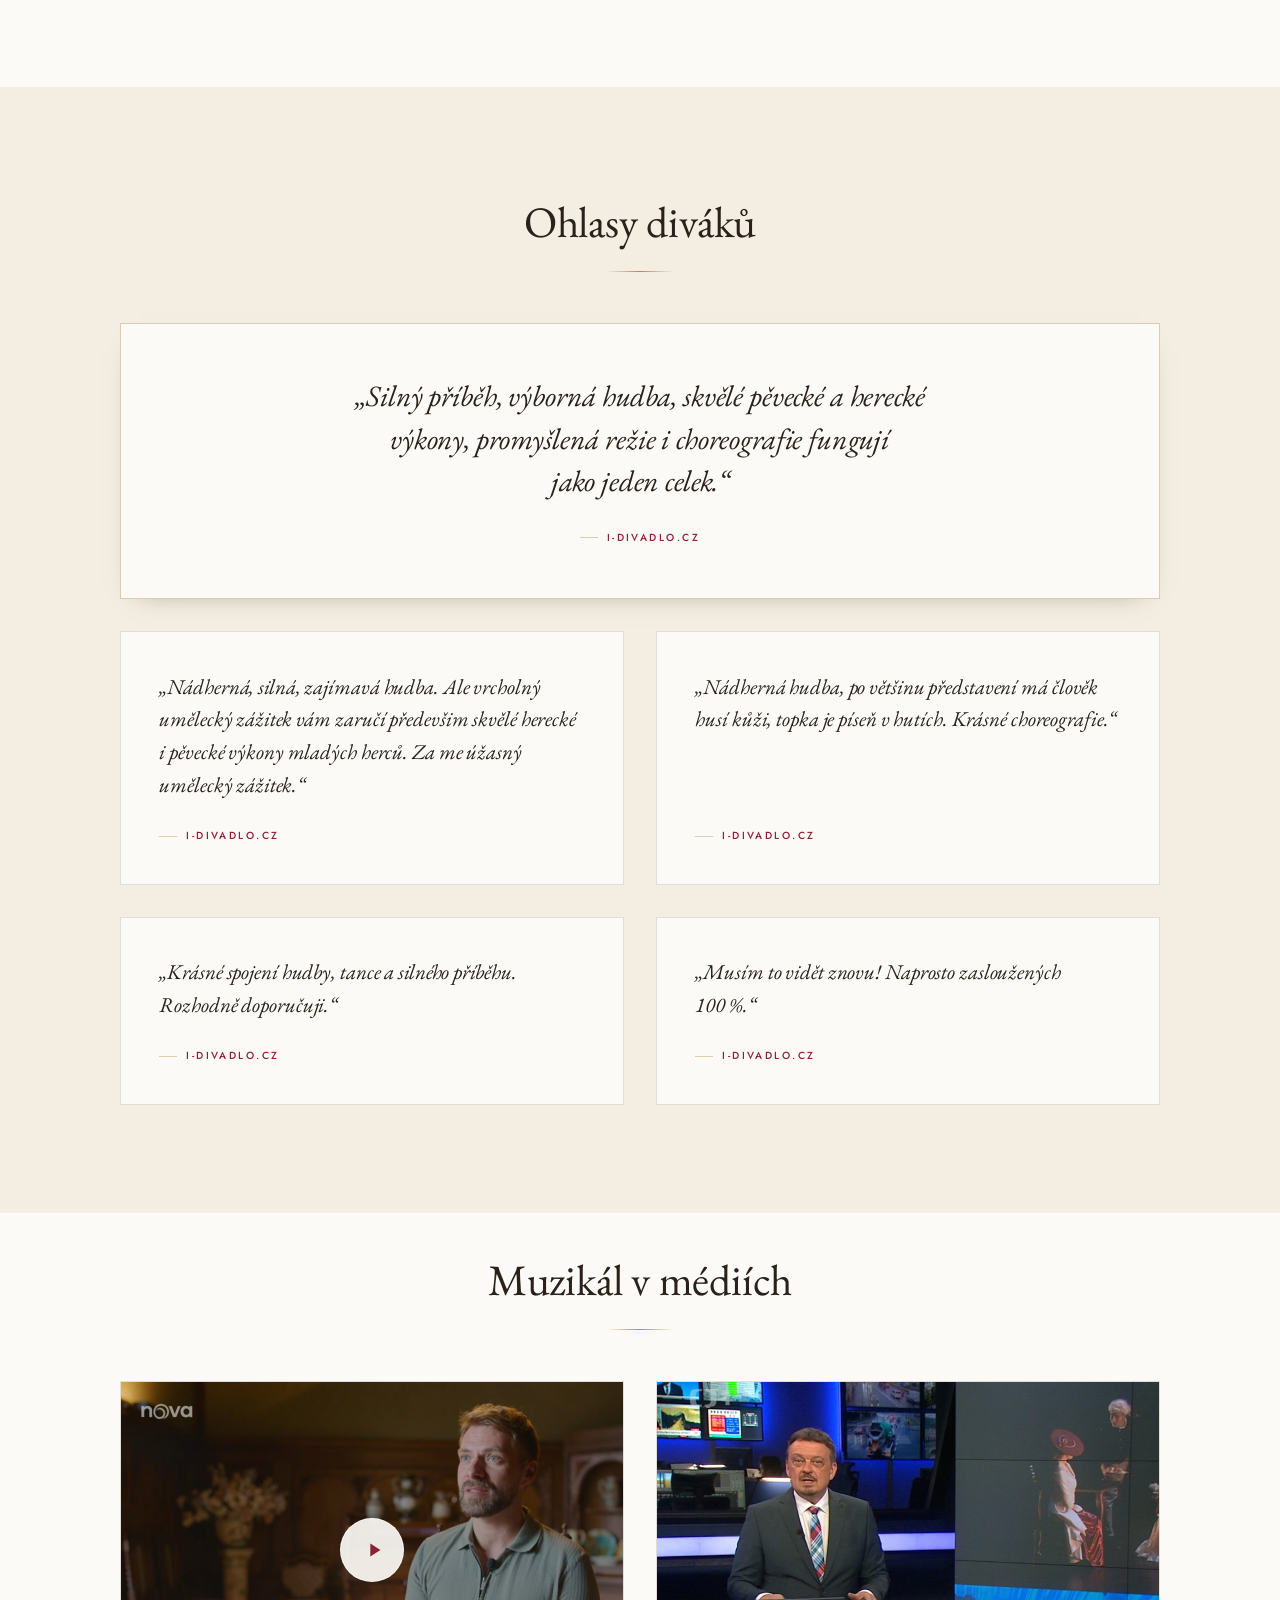
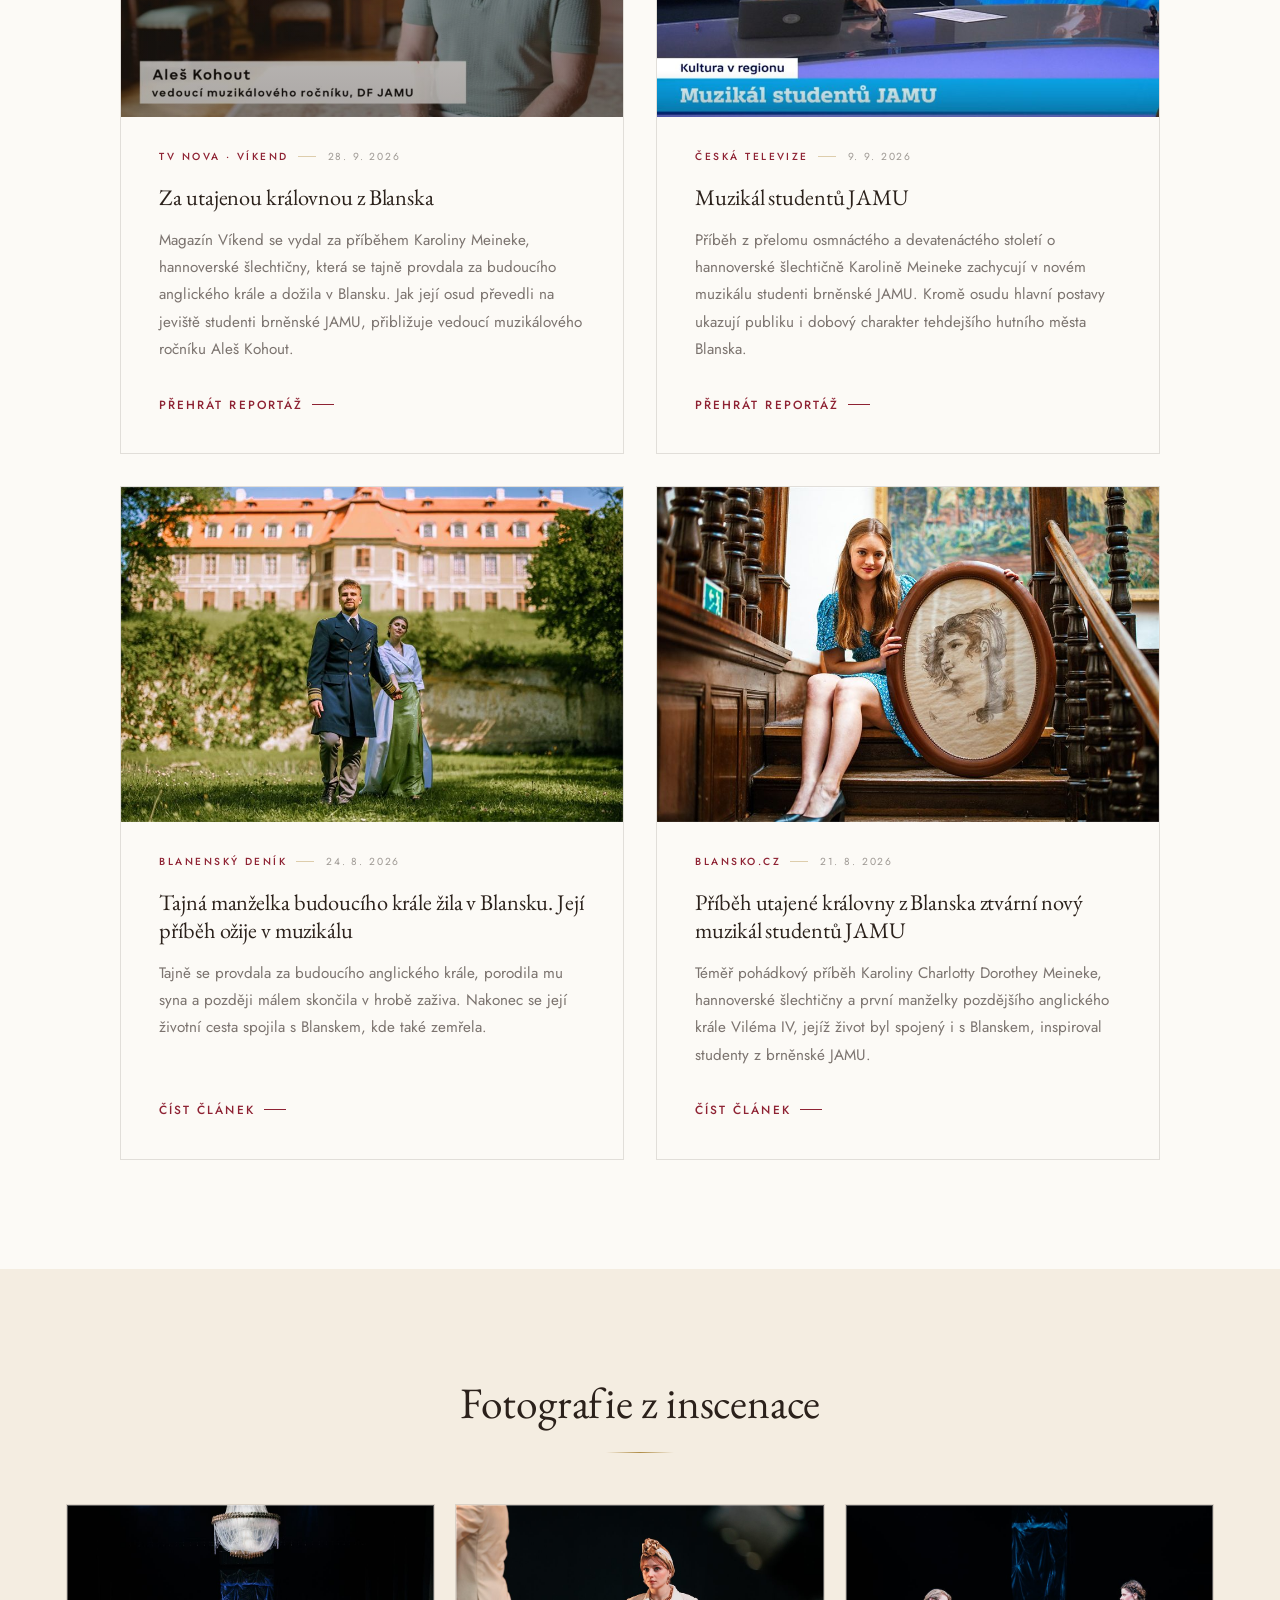
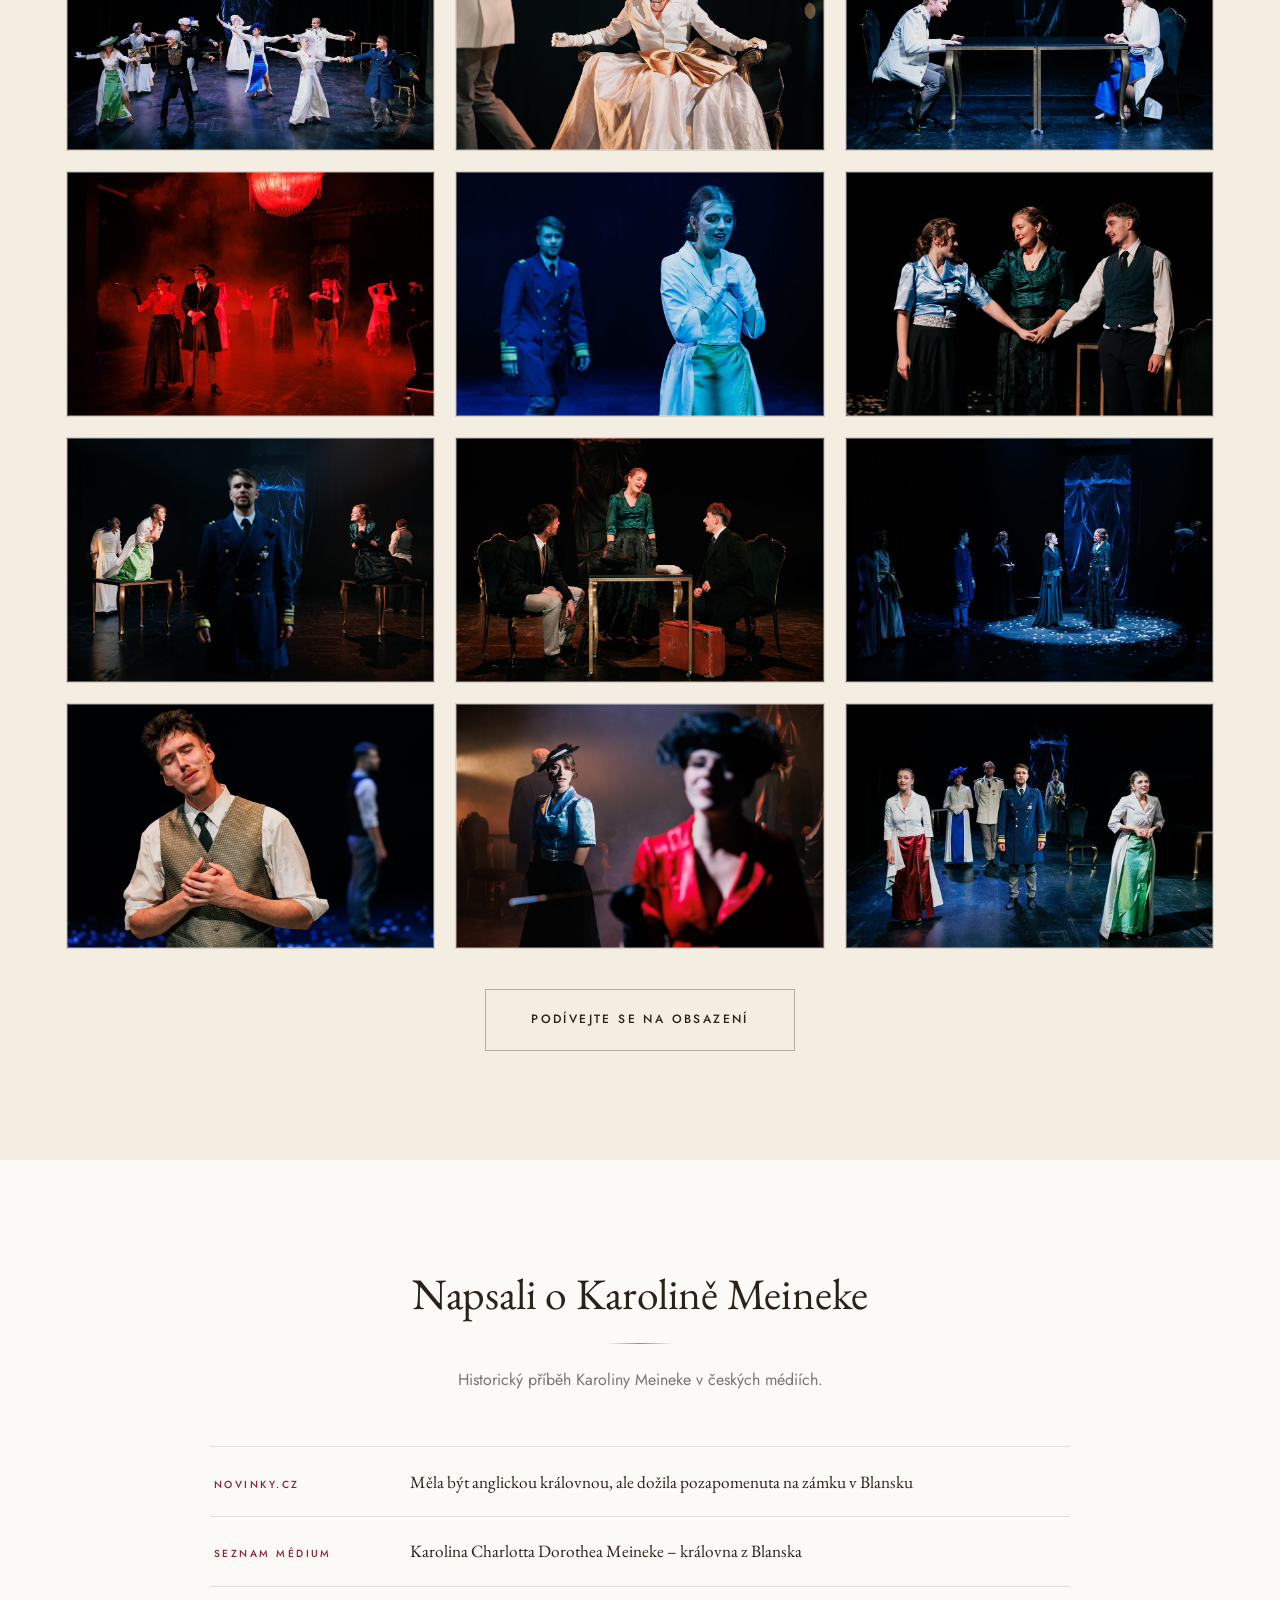
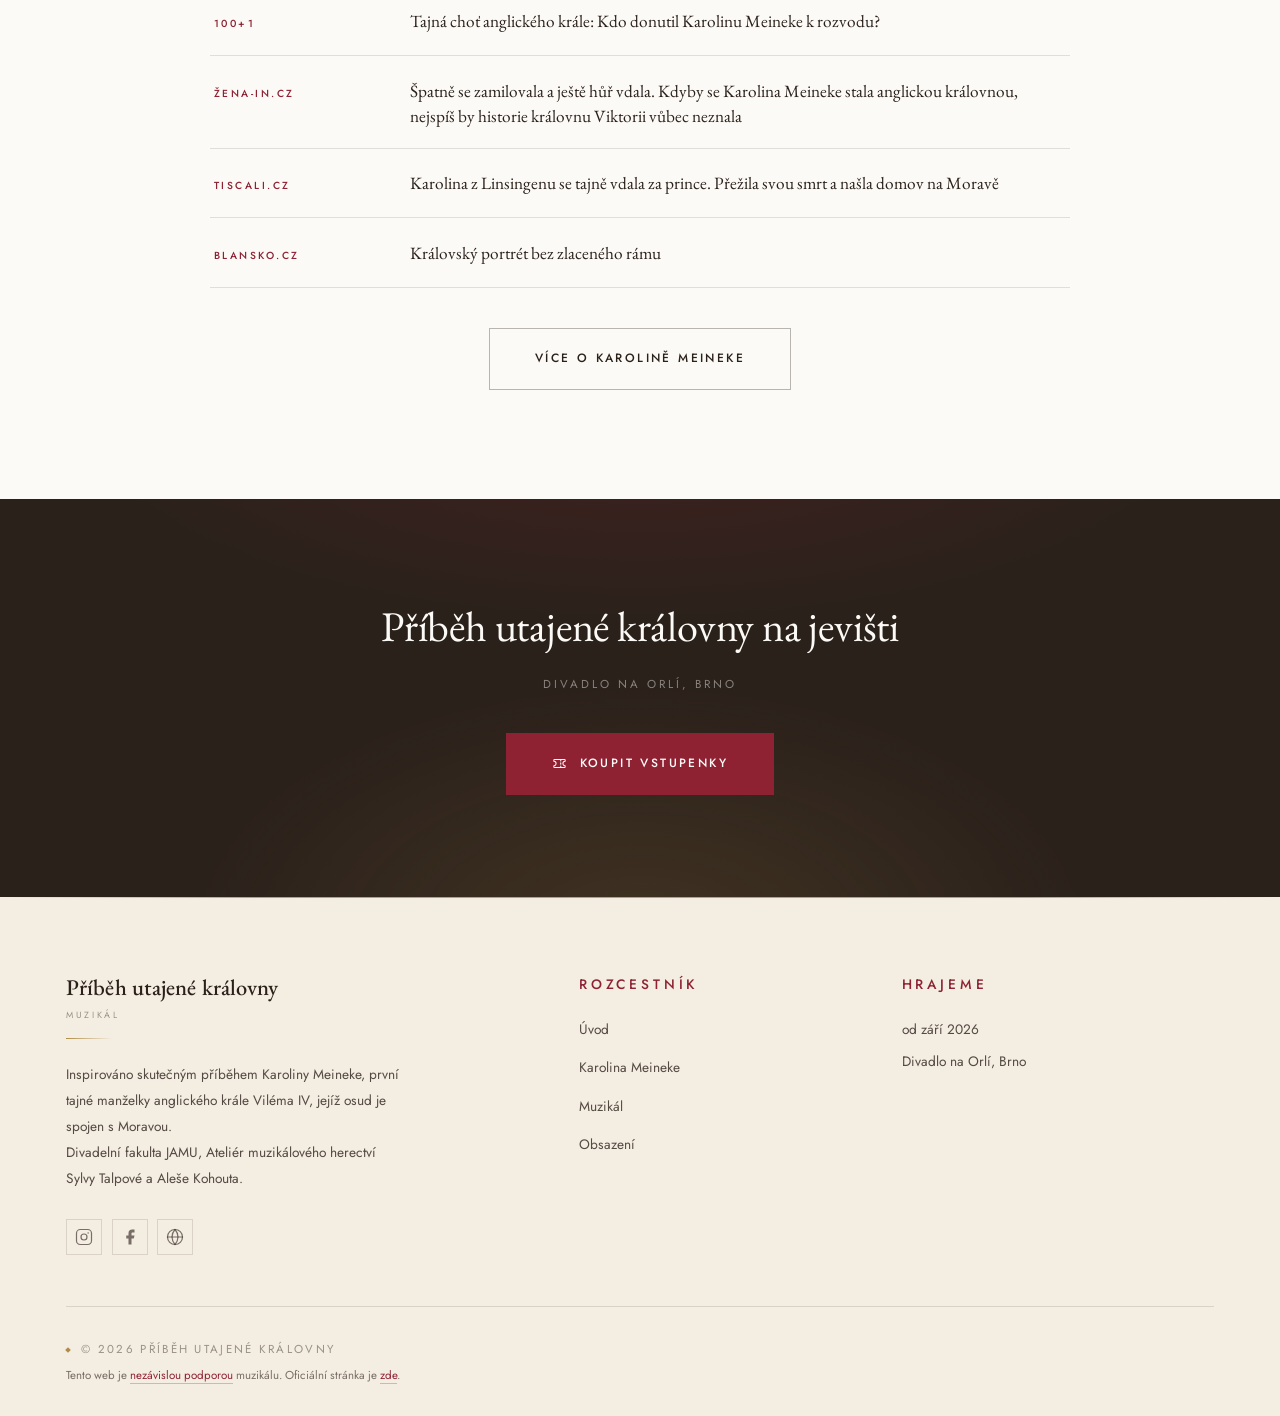
==== commit 26432ede: "Bring back the TV Nova Vikend report, played on the site Nova's episode link now returns 404, so the" ====
--- a/index.html
+++ b/index.html
@@ -21,7 +21,7 @@
   <link rel="icon" type="image/svg+xml" href="favicon.svg">
   <link rel="apple-touch-icon" href="favicon.svg">
   <link rel="stylesheet" href="css/fonts.css?v=20260905a">
-  <link rel="stylesheet" href="css/style.css?v=20261013a">
+  <link rel="stylesheet" href="css/style.css?v=20261013b">
   <!-- Hero je CSS pozadí, prohlížeč ho objeví až po stažení stylů. Preload ho
        vytáhne dopředu, aby se LCP neodkládal o celý round-trip. -->
   <link rel="preload" as="image" href="images/karolina-meineke-muzikal-vizual.webp" fetchpriority="high">
@@ -233,22 +233,41 @@
 
 <!-- ── Muzikál v médiích ──
      Nový článek/reportáž = přidat další .article-card na začátek (nejnovější první).
-     Grid má TŘI sloupce (.article-grid--3), proto na homepage držet počet karet
-     dělitelný třemi (3, 6, 9), jinak zůstane poslední řádek neúplný.
-     Klesne-li počet zpátky na sudý, sundat --3 a vrátit dvousloupcový grid.
+     Grid má DVA sloupce, proto na homepage držet sudý počet karet (2, 4, 6),
+     jinak zůstane poslední řádek neúplný. Při počtu dělitelném třemi
+     (3, 9) lze přidat .article-grid--3 pro třísloupcový grid.
      Náhled ber z images/media/ (zmenšené kopie produkčních fotek, 900x600).
      Když redakce použije fotku, kterou web nemá, vyber jinou produkční fotku
      z images/foceni-na-zamku/ nebo images/inscenace/ – NEKOPÍRUJ fotografie
      cizích redakcí.
      U videa/reportáže jen vyměnit text v .link-arrow za „Přehrát reportáž“,
-     vizuálně je karta stejná jako u článků. -->
+     vizuálně je karta stejná jako u článků.
+     Video uložené přímo na webu (images/media/*.mp4): href míří na soubor,
+     atribut data-video ho otevře v přehrávači na stránce (js/app.js),
+     data-video-caption je popisek pod videem. Náhled dostane .article-thumb--video
+     a ikonu .play-btn – viz karta TV Nova. -->
 <section class="section section-tight-top press-section" id="v-mediich" aria-label="Muzikál v médiích">
   <div class="container">
     <div class="section-head fade-up">
       <h2 class="section-title">Muzikál v médiích</h2>
       <div class="rule" aria-hidden="true"></div>
     </div>
-    <div class="article-grid article-grid--3 fade-up">
+    <div class="article-grid fade-up">
+      <a class="article-card" href="images/media/nova-vikend-reportaz.mp4" data-video data-video-caption="TV Nova · Víkend, 28. 9. 2026">
+        <span class="article-thumb article-thumb--video">
+          <img src="images/media/nova-vikend-nahled.jpg" alt="" width="900" height="600" loading="lazy" decoding="async">
+          <span class="play-btn" aria-hidden="true">
+            <svg width="22" height="22" viewBox="0 0 24 24"><path d="M8 5v14l11-7z"/></svg>
+          </span>
+        </span>
+        <span class="article-meta">
+          <span class="article-source">TV Nova · Víkend</span>
+          <time class="article-date" datetime="2026-09-28">28. 9. 2026</time>
+        </span>
+        <h3 class="article-title">Za utajenou královnou z Blanska</h3>
+        <p class="article-excerpt">Magazín Víkend se vydal za příběhem Karoliny Meineke, hannoverské šlechtičny, která se tajně provdala za budoucího anglického krále a dožila v Blansku. Jak její osud převedli na jeviště studenti brněnské JAMU, přibližuje vedoucí muzikálového ročníku Aleš Kohout.</p>
+        <span class="link-arrow">Přehrát reportáž</span>
+      </a>
       <a class="article-card" href="https://www.ceskatelevize.cz/porady/10122427178-udalosti-v-regionech-brno/326281381990909/cast/1207239/" target="_blank" rel="noopener">
         <span class="article-thumb">
           <img src="images/media/ceska-televize-nahled.jpg" alt="" width="900" height="600" loading="lazy" decoding="async">
@@ -461,6 +480,6 @@
   <a href="https://goout.net/cs/pribeh-utajene-kralovny/ezqadri/" target="_blank" rel="noopener" class="btn-ticket">Koupit vstupenky</a>
 </div>
 
-<script src="js/app.js?v=20260727b"></script>
+<script src="js/app.js?v=20261013a"></script>
 </body>
 </html>
--- a/css/style.css
+++ b/css/style.css
@@ -908,6 +908,30 @@
 .article-card:hover .article-thumb img,
 .article-card:focus-visible .article-thumb img { transform: scale(1.045); }
 
+/* Náhled videa uloženého na webu – tlačítko přehrání opsané z .video-placeholder,
+   jen menší, aby nepřebilo kartu. Karta otevírá přehrávač (js/app.js). */
+.article-thumb--video::before {
+  content: ''; position: absolute; inset: 0; z-index: 1;
+  background: linear-gradient(to top, rgba(43,33,27,.4), rgba(43,33,27,.08));
+  transition: opacity .4s var(--ease);
+}
+.article-card:hover .article-thumb--video::before,
+.article-card:focus-visible .article-thumb--video::before { opacity: .6; }
+.article-thumb--video .play-btn {
+  position: absolute; top: 50%; left: 50%; z-index: 2;
+  width: 64px; height: 64px; margin: -32px 0 0 -32px; border-radius: 50%;
+  display: flex; align-items: center; justify-content: center;
+  background: rgba(252,250,246,.92);
+  border: 1px solid rgba(252,250,246,.9);
+  box-shadow: 0 16px 40px -16px rgba(43,33,27,.7);
+  transition: transform .35s var(--ease), background-color .35s var(--ease);
+}
+.article-thumb--video .play-btn svg { fill: var(--crimson); margin-left: 3px; transition: fill .35s var(--ease); }
+.article-card:hover .article-thumb--video .play-btn,
+.article-card:focus-visible .article-thumb--video .play-btn { transform: scale(1.08); background: var(--crimson); }
+.article-card:hover .article-thumb--video .play-btn svg,
+.article-card:focus-visible .article-thumb--video .play-btn svg { fill: var(--ivory); }
+
 /* ── Řádkový seznam článků (doprovodné odkazy) ──────────────── */
 .article-list {
   list-style: none; margin: 0 auto; padding: 0;
@@ -1707,6 +1731,38 @@
   .about-modal-sub { font-size: 1.02rem; margin-top: 1.5rem; }
 }
 
+/* ── Přehrávač videa (reportáže uložené na webu) ────────────── */
+/* Skládá se v js/app.js po kliknutí na kartu s [data-video], takže se video
+   začne stahovat až ve chvíli, kdy ho návštěvník opravdu chce vidět. */
+.video-modal {
+  display: none; position: fixed; inset: 0; z-index: 2400;
+  align-items: center; justify-content: center;
+  padding: clamp(3.5rem, 6vw, 4.5rem) clamp(1rem, 4vw, 2.5rem);
+  background: rgba(43,33,27,.86);
+}
+.video-modal.open { display: flex; }
+.video-modal-inner { width: min(1040px, 100%); margin: 0; }
+.video-modal video {
+  display: block; width: 100%; max-height: 78vh;
+  background: #000;
+  border: 1px solid var(--line-gold);
+  box-shadow: var(--shadow-lg);
+}
+.video-modal-caption {
+  margin-top: .9rem; text-align: center;
+  font-size: .7rem; letter-spacing: .2em; text-transform: uppercase;
+  color: rgba(252,250,246,.72);
+}
+.video-modal-caption:empty { display: none; }
+.video-modal-close {
+  position: absolute; top: .6rem; right: .8rem;
+  width: 44px; height: 44px;
+  display: flex; align-items: center; justify-content: center;
+  font-size: 1.1rem; color: rgba(252,250,246,.8);
+  transition: color .25s var(--ease);
+}
+.video-modal-close:hover, .video-modal-close:focus-visible { color: var(--ivory); }
+
 /* ── Časté otázky – rozbalovací seznam ──
    Nativní <details>: funguje bez JS, ovládá se klávesnicí a Google obsah uvnitř
    indexuje normálně i ve sbaleném stavu, takže označkování FAQPage sedí. */
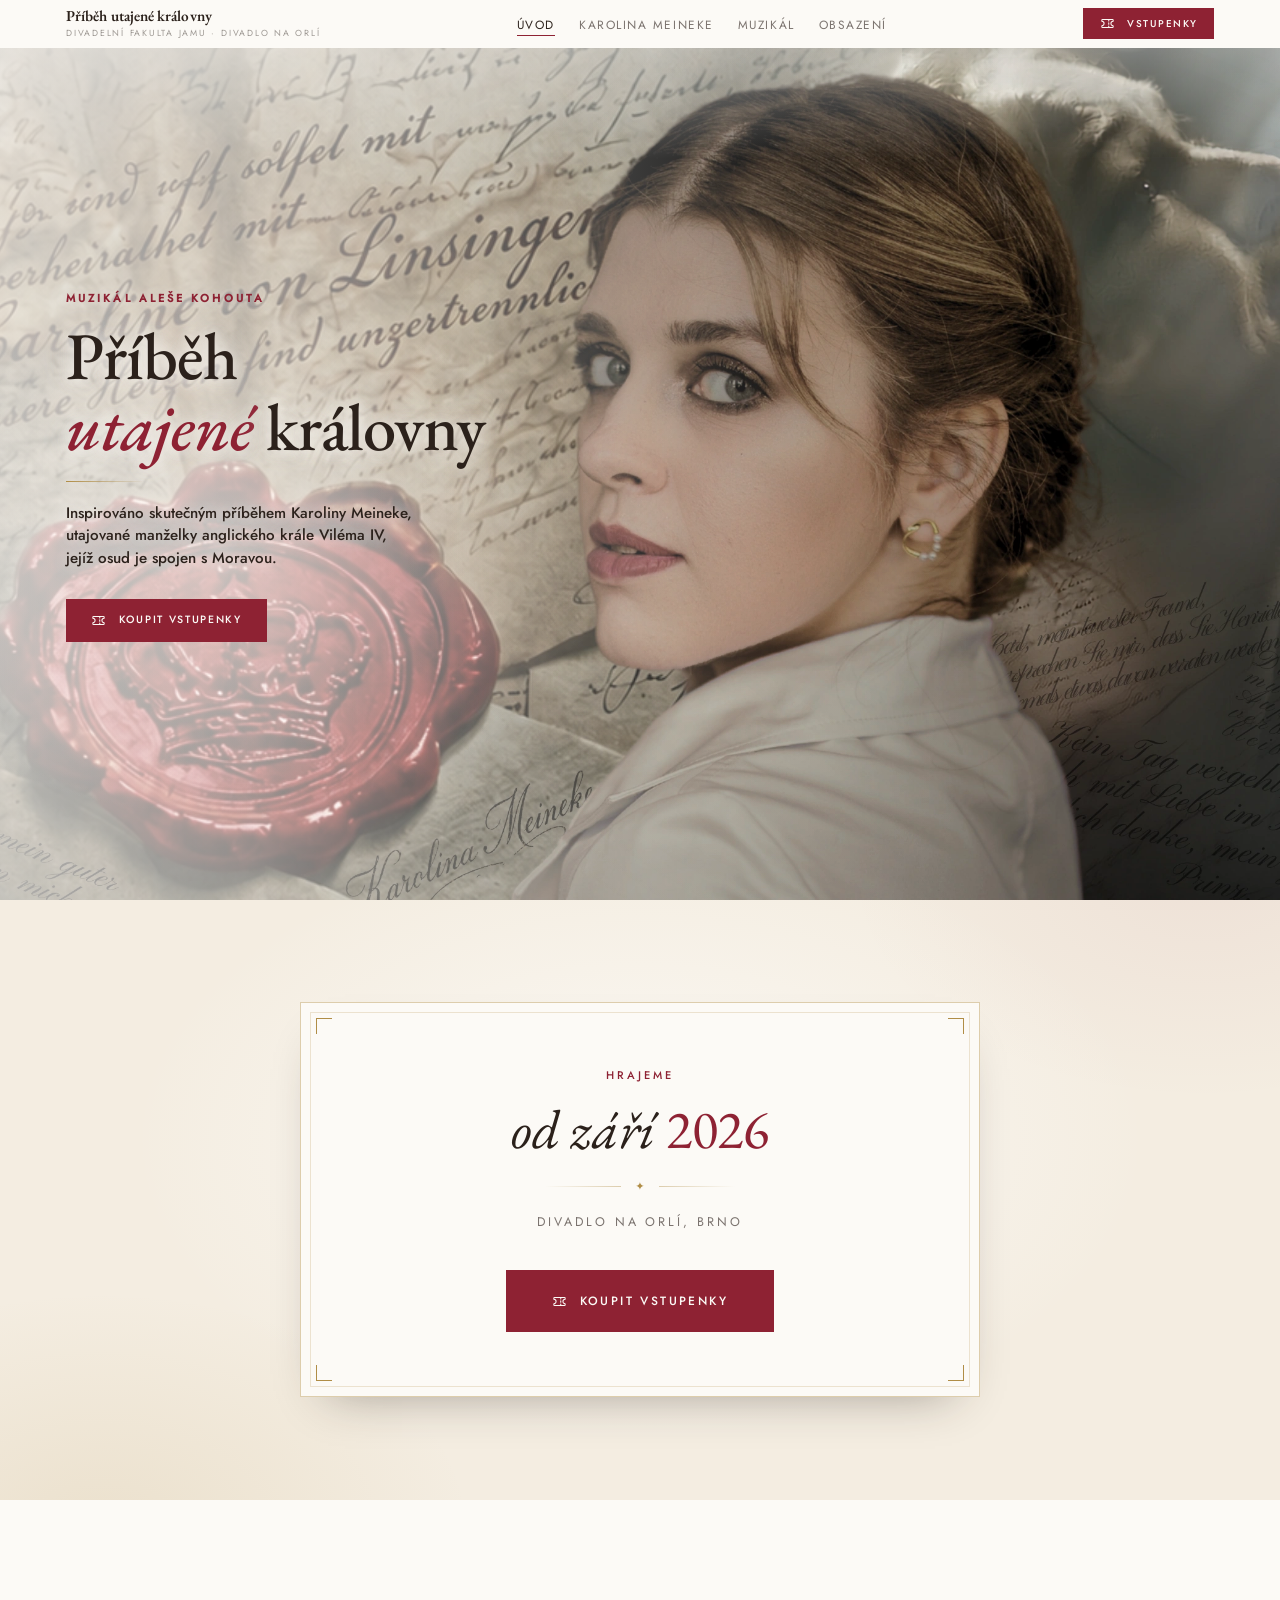
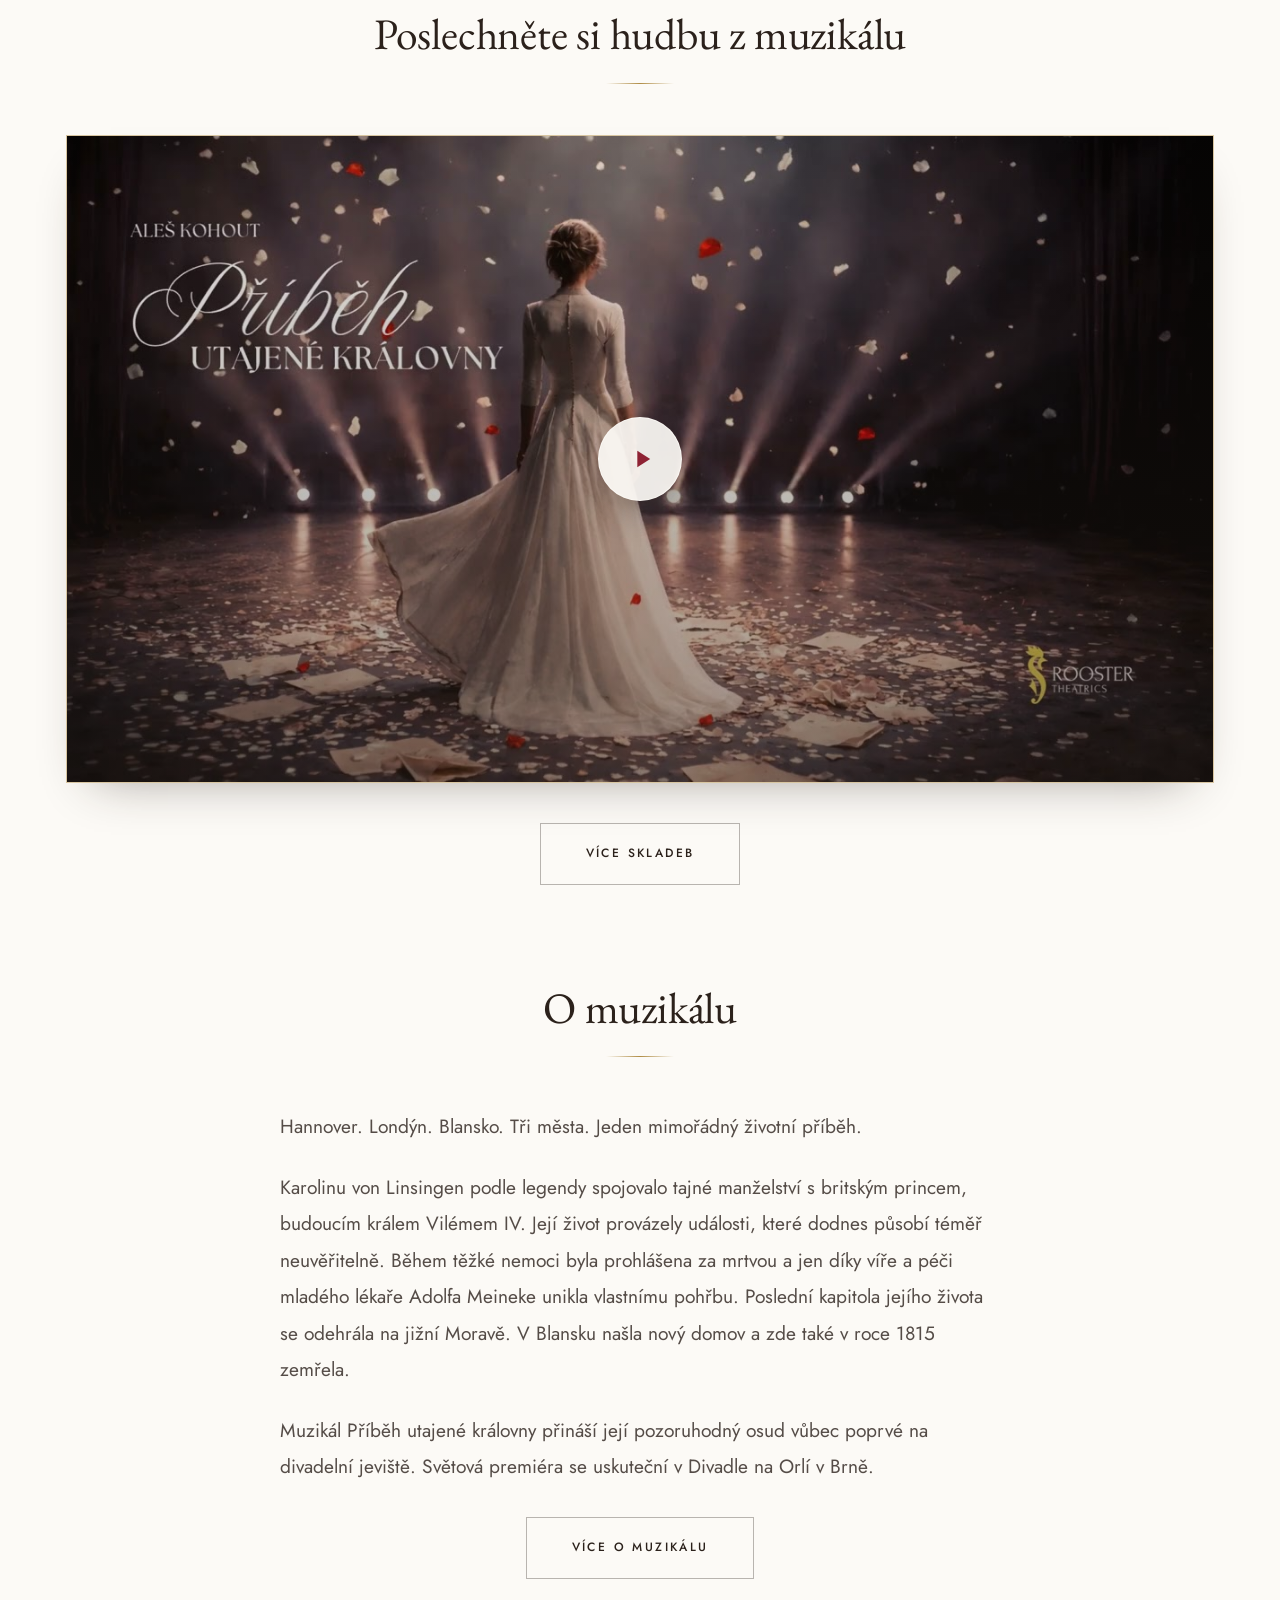
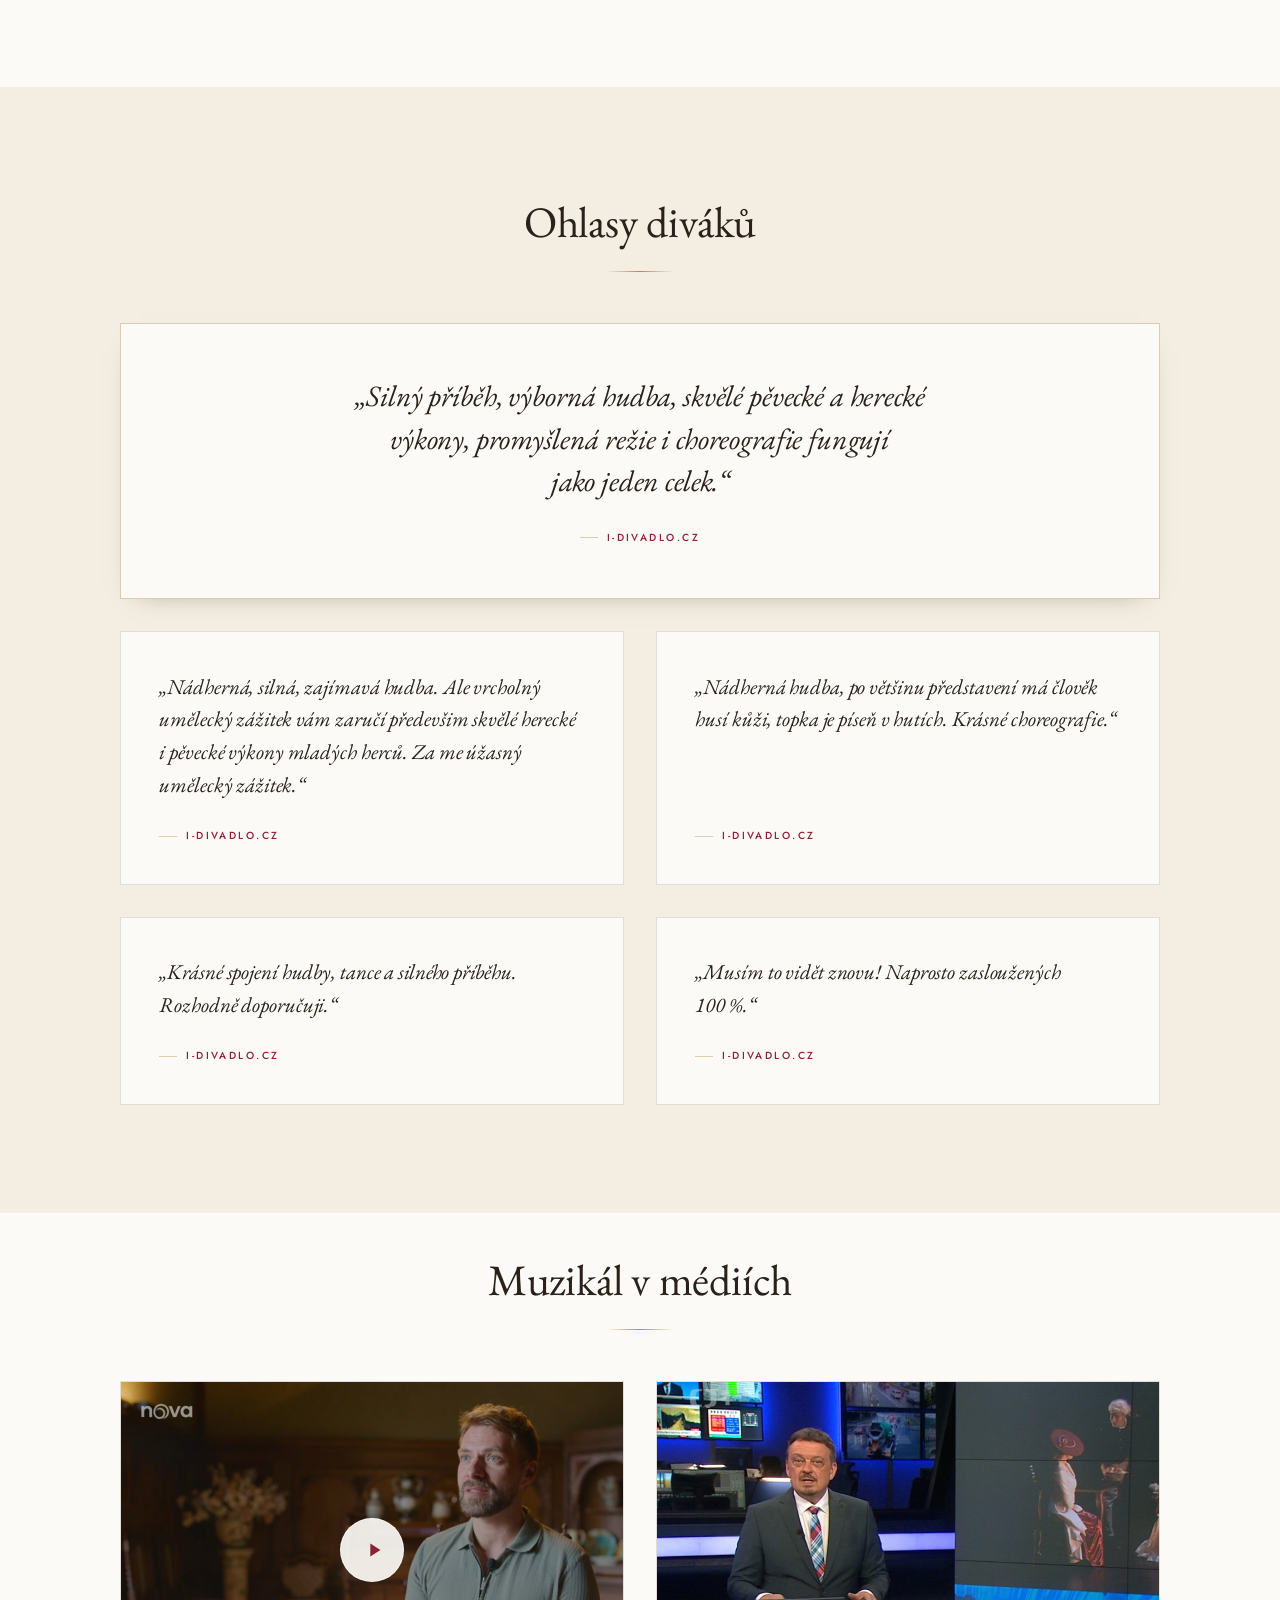
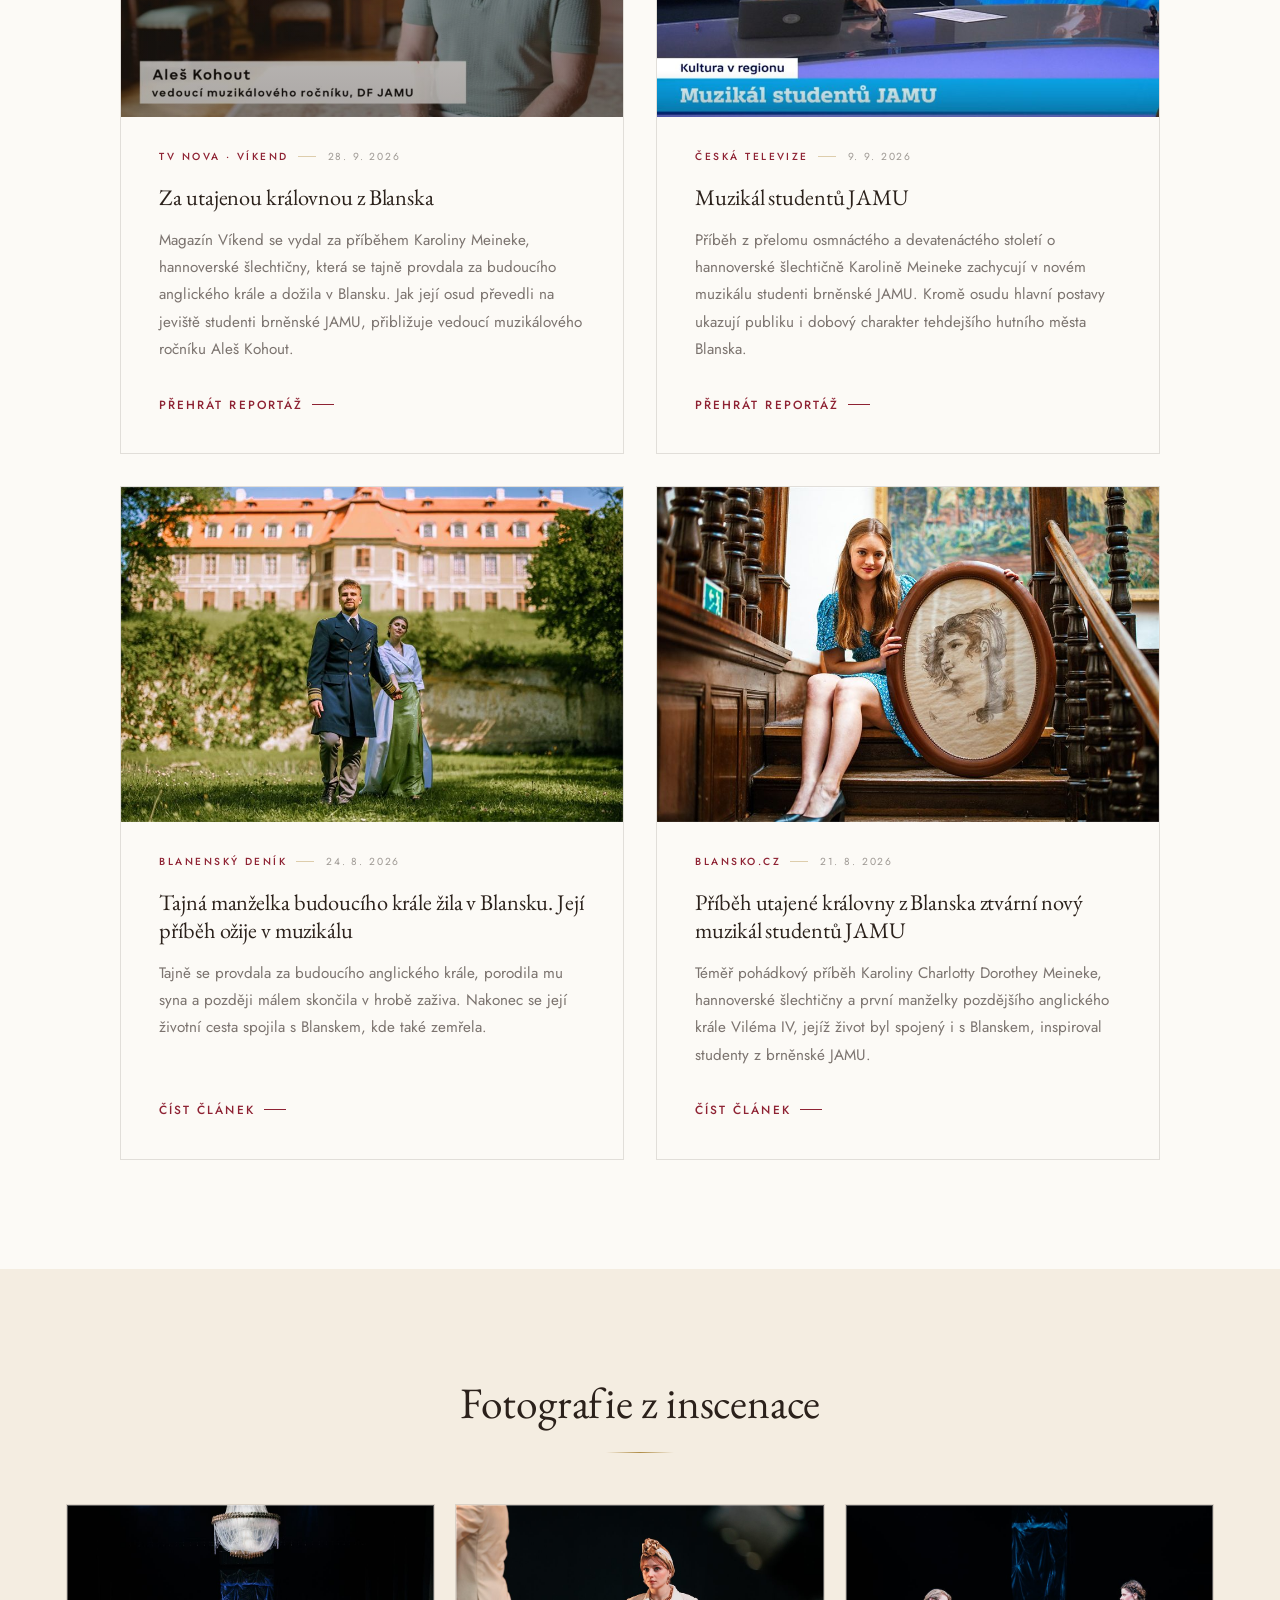
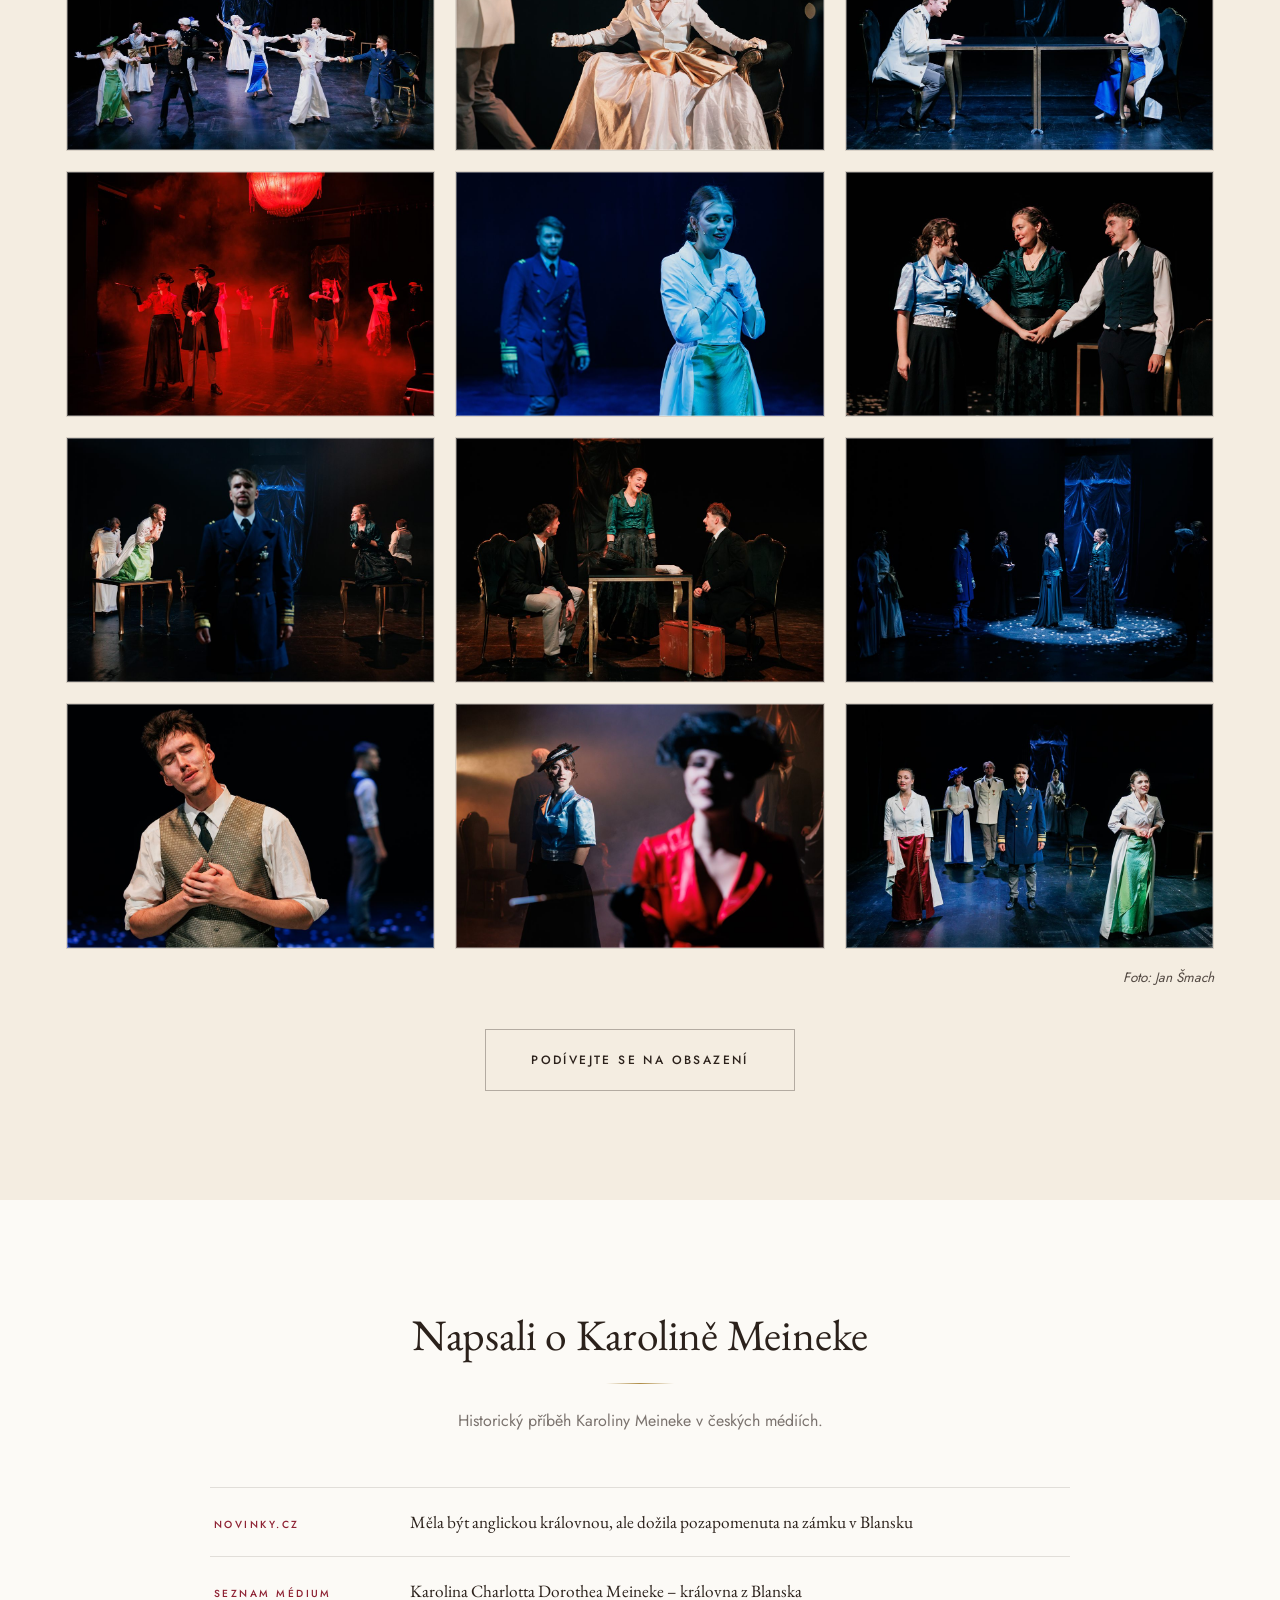
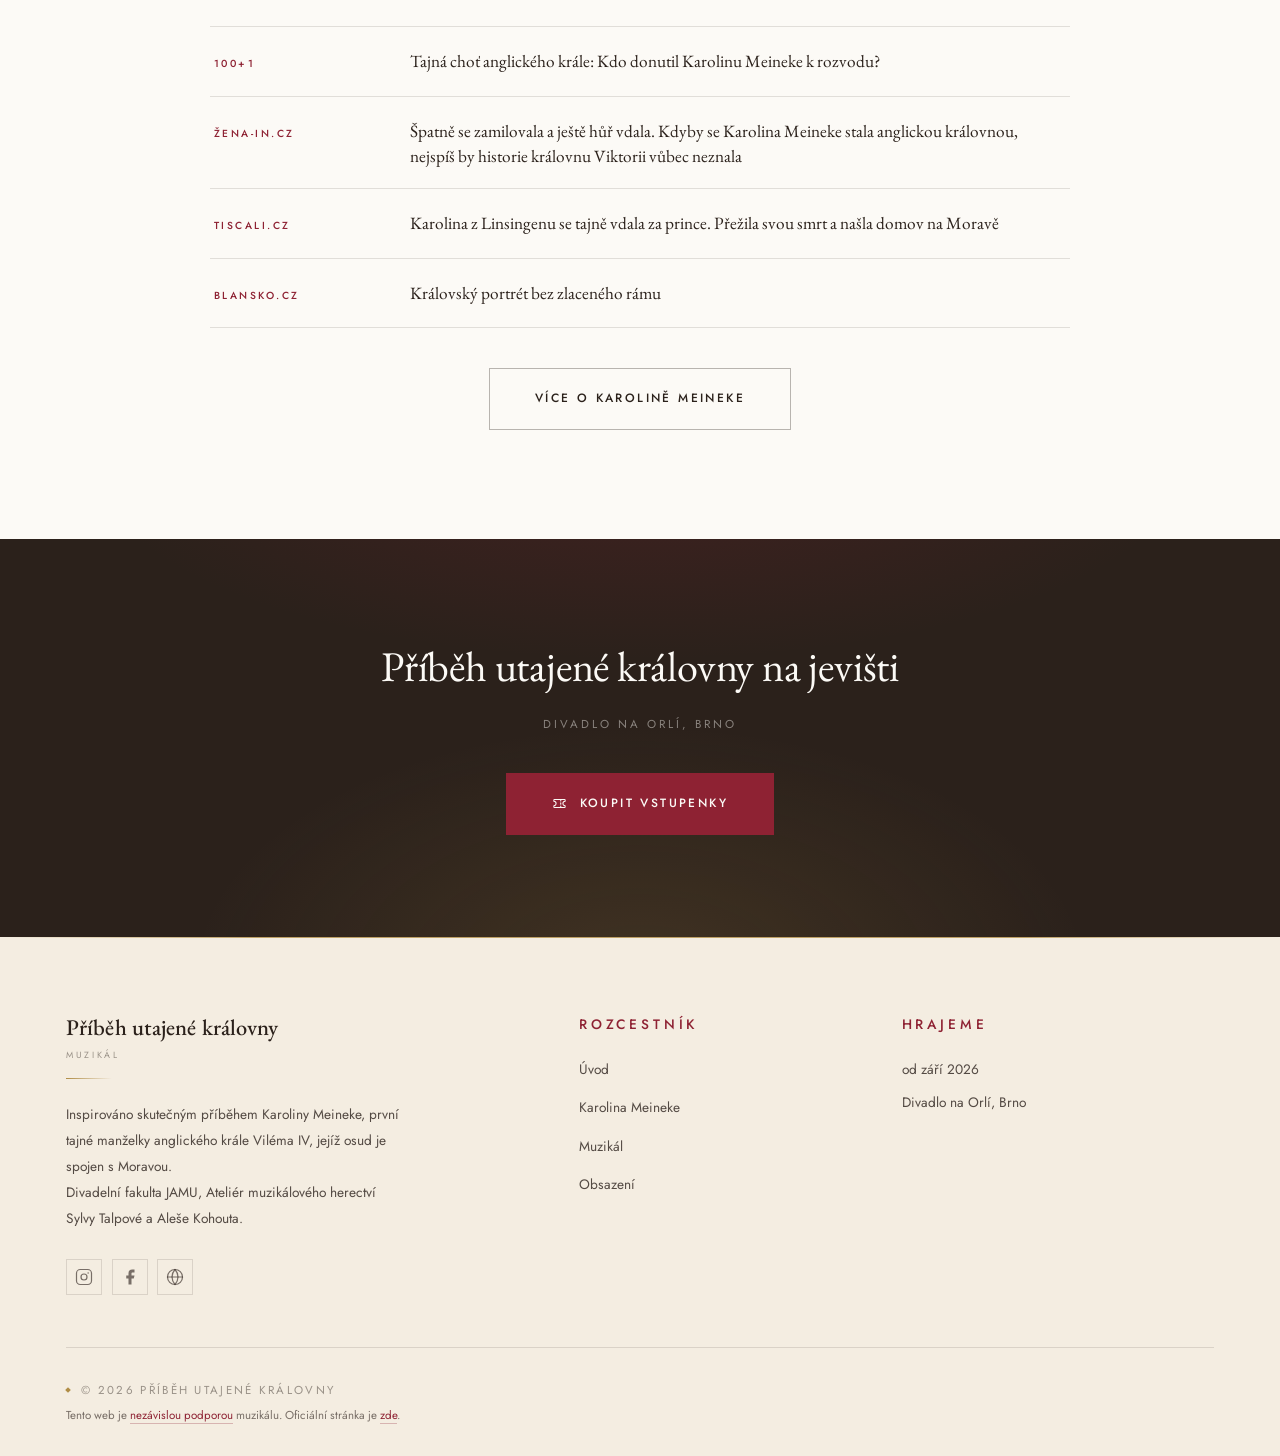
==== commit 6c92d3b8: "Credit the photographers under each gallery" ====
--- a/index.html
+++ b/index.html
@@ -353,6 +353,7 @@
         <img src="images/inscenace/ansambl-s-dustojnikem.jpg" alt="Soubor na jevišti, uprostřed muž v modrém kabátě" width="1100" height="733" loading="lazy" decoding="async">
       </div>
     </div>
+    <p class="photo-credit fade-up">Foto: Jan Šmach</p>
     <div class="fade-up" style="margin-top:2.5rem; text-align:center;">
       <a href="obsazeni.html" class="btn btn-outline btn-lg">Podívejte se na obsazení</a>
     </div>
--- a/css/style.css
+++ b/css/style.css
@@ -1803,3 +1803,5 @@
 @media (prefers-reduced-motion: reduce) {
   .faq-q, .faq-q::after { transition: none; }
 }
+
+.photo-credit { margin-top: 1rem; text-align: right; font-size: .85rem; font-style: italic; opacity: .7; }
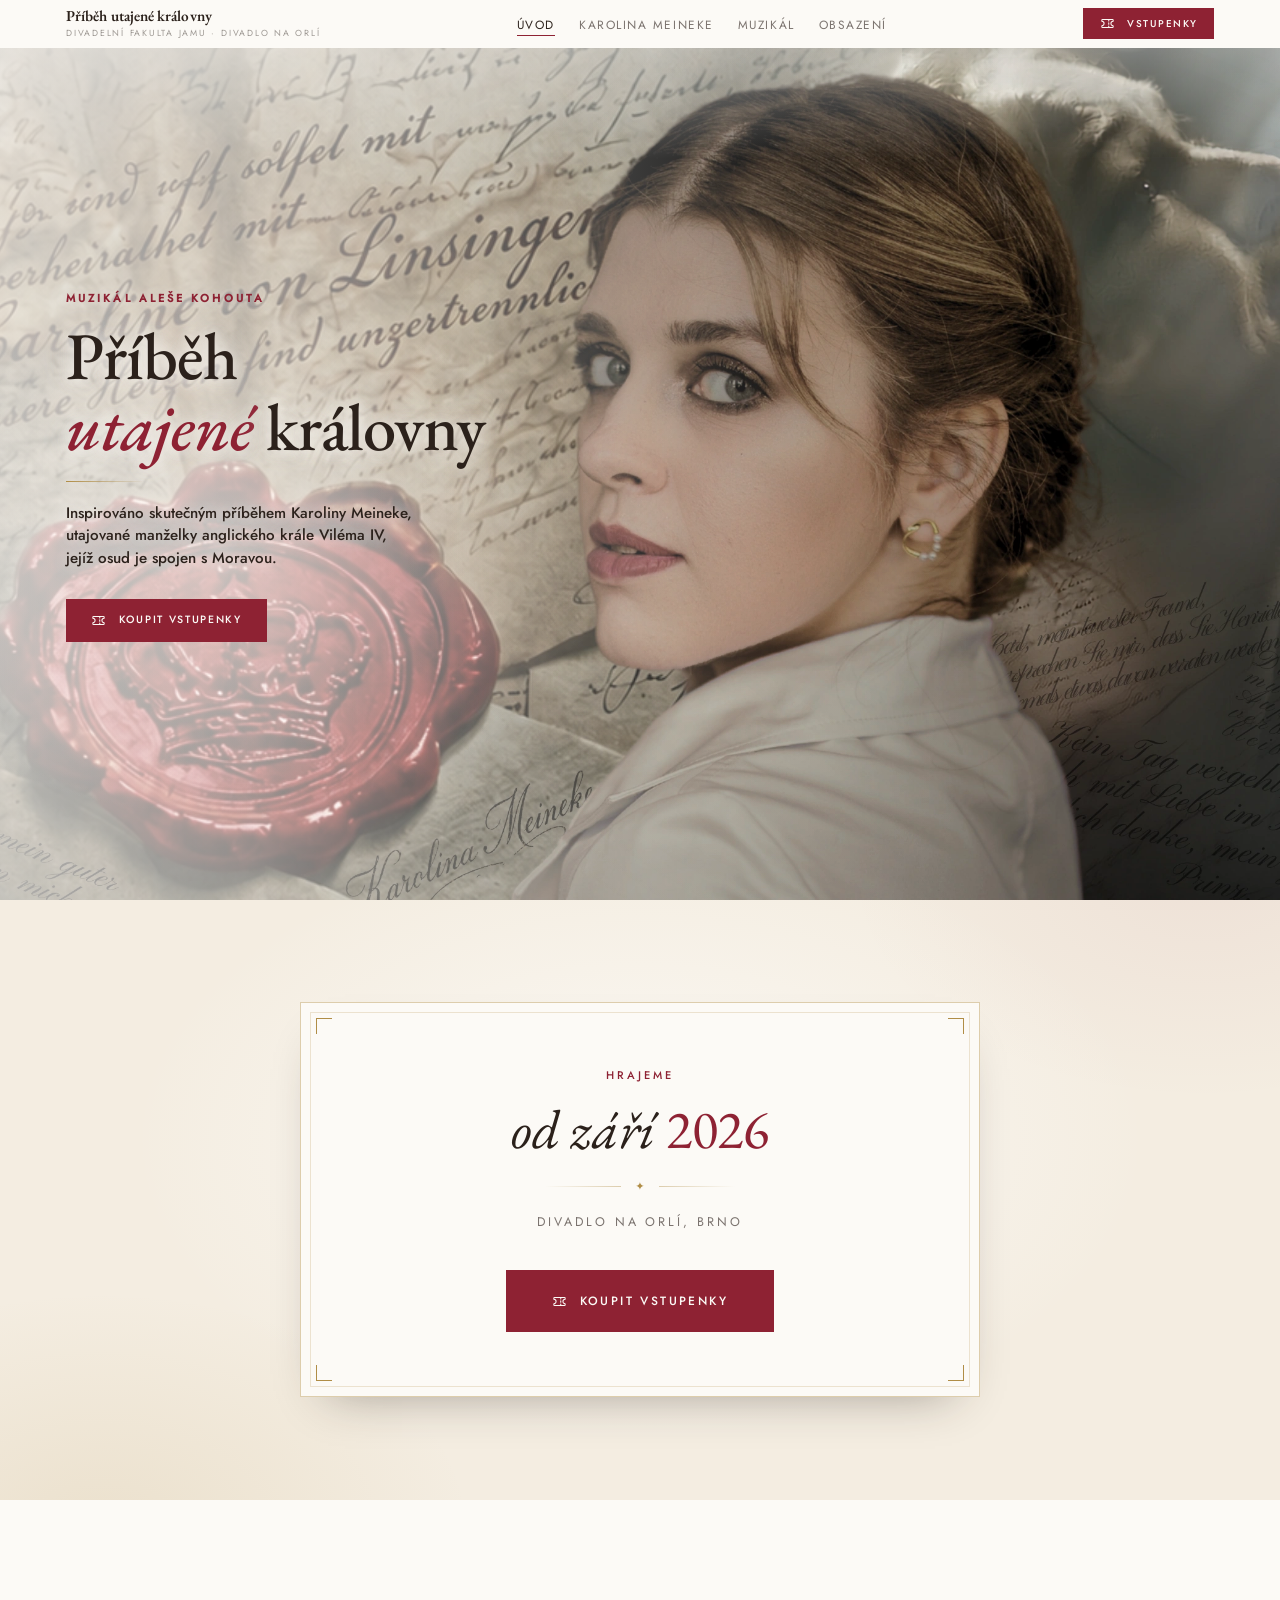
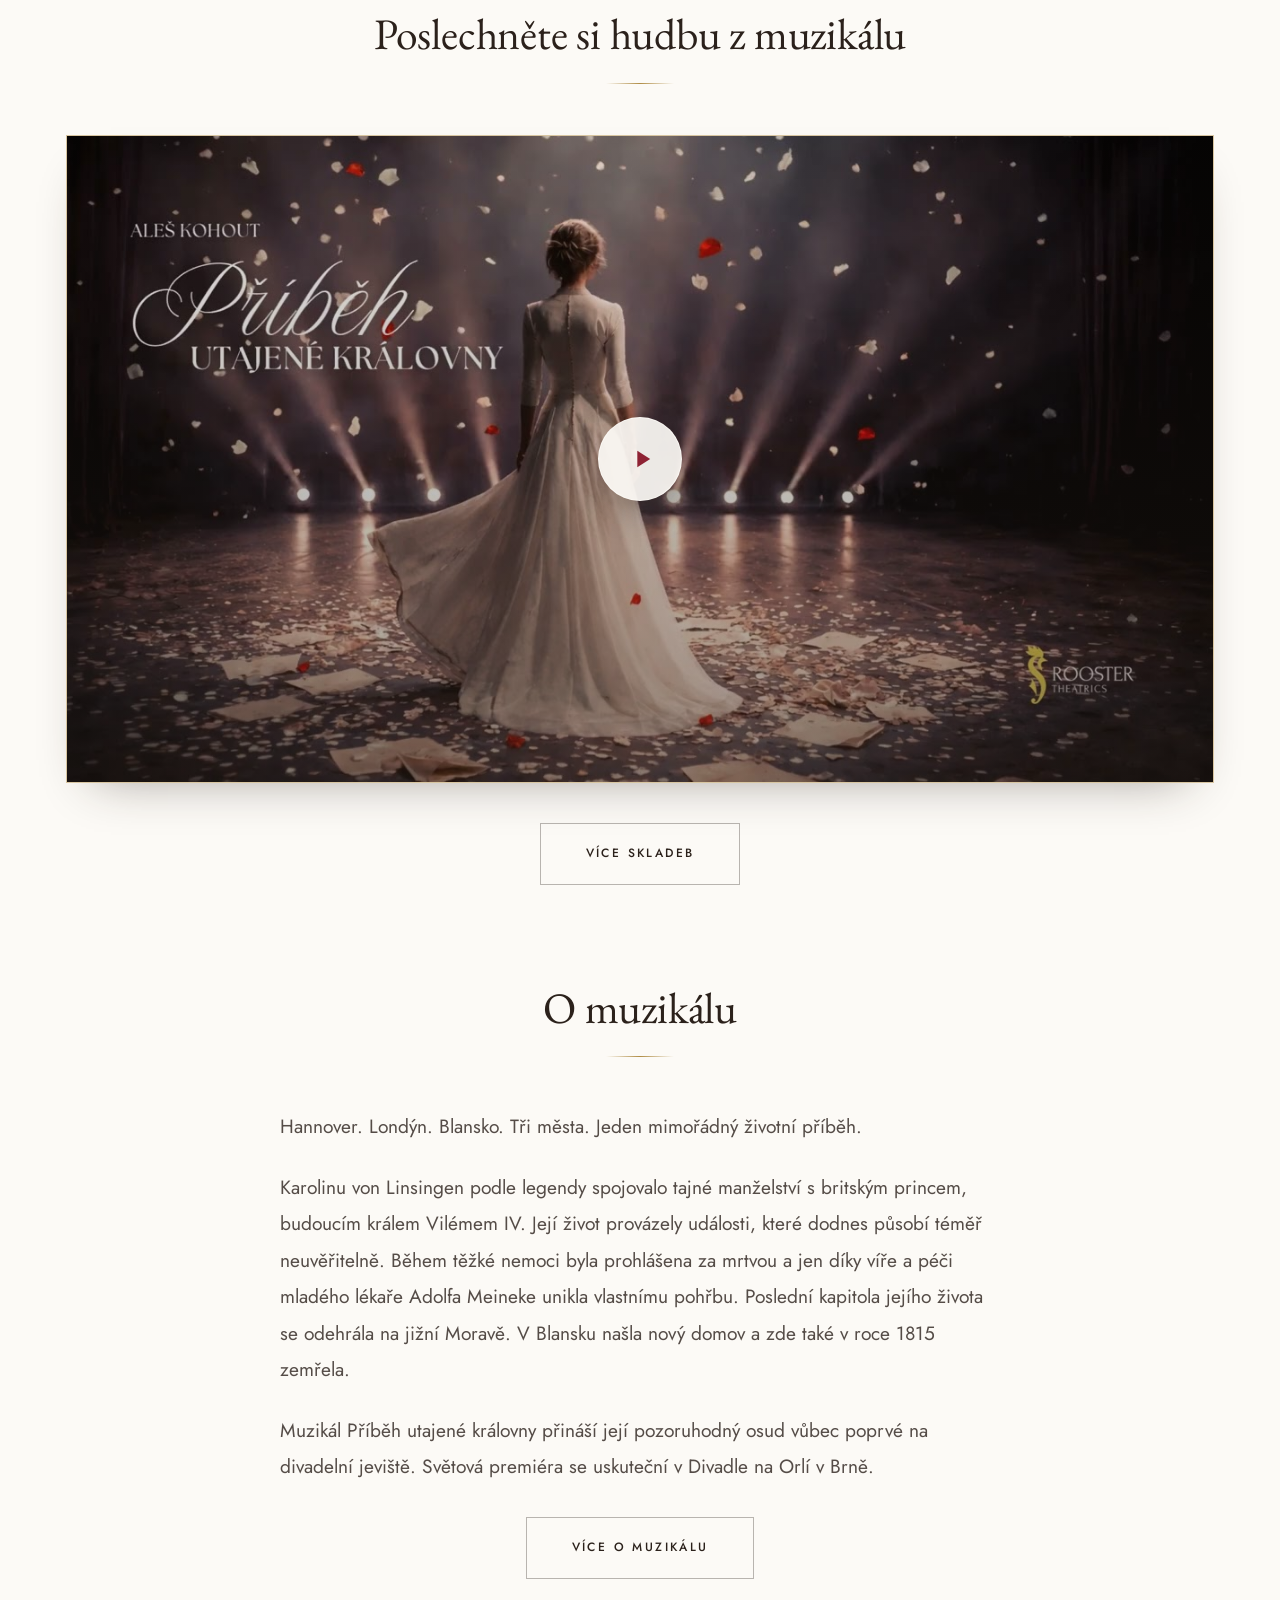
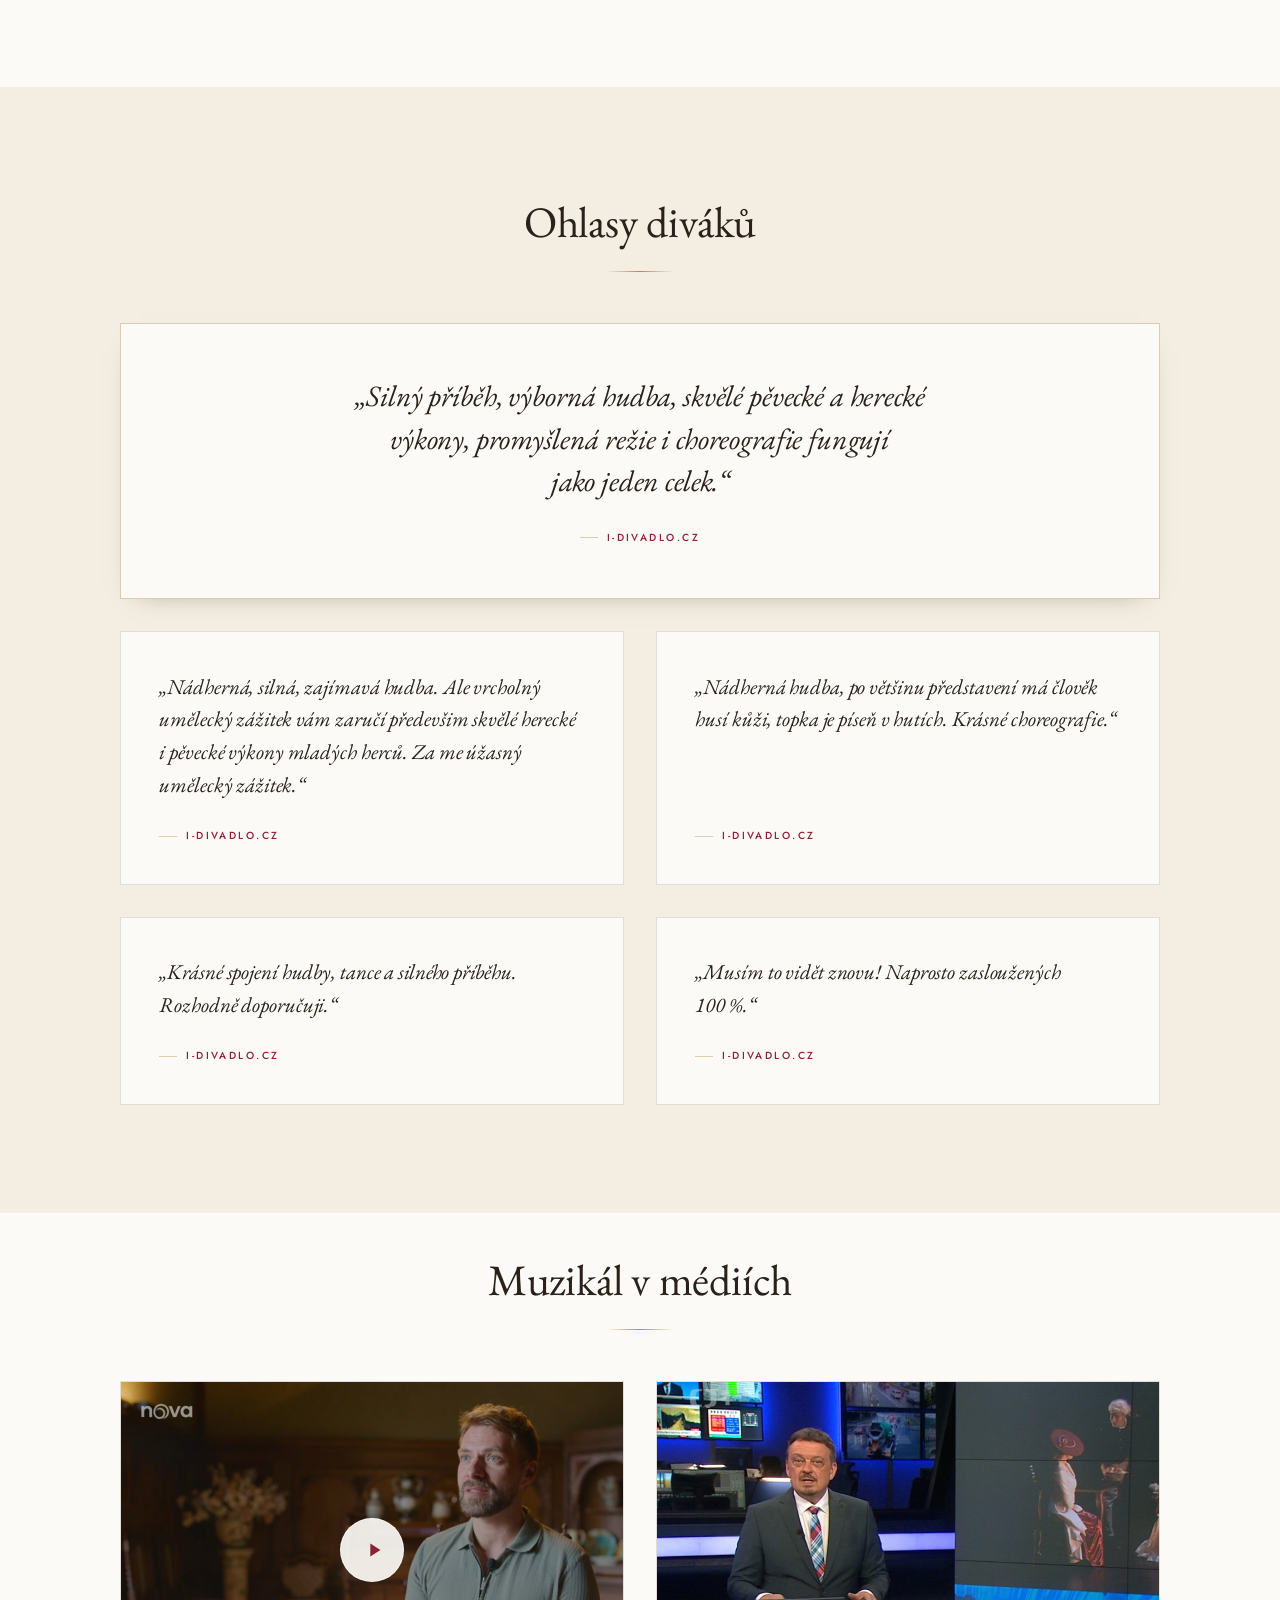
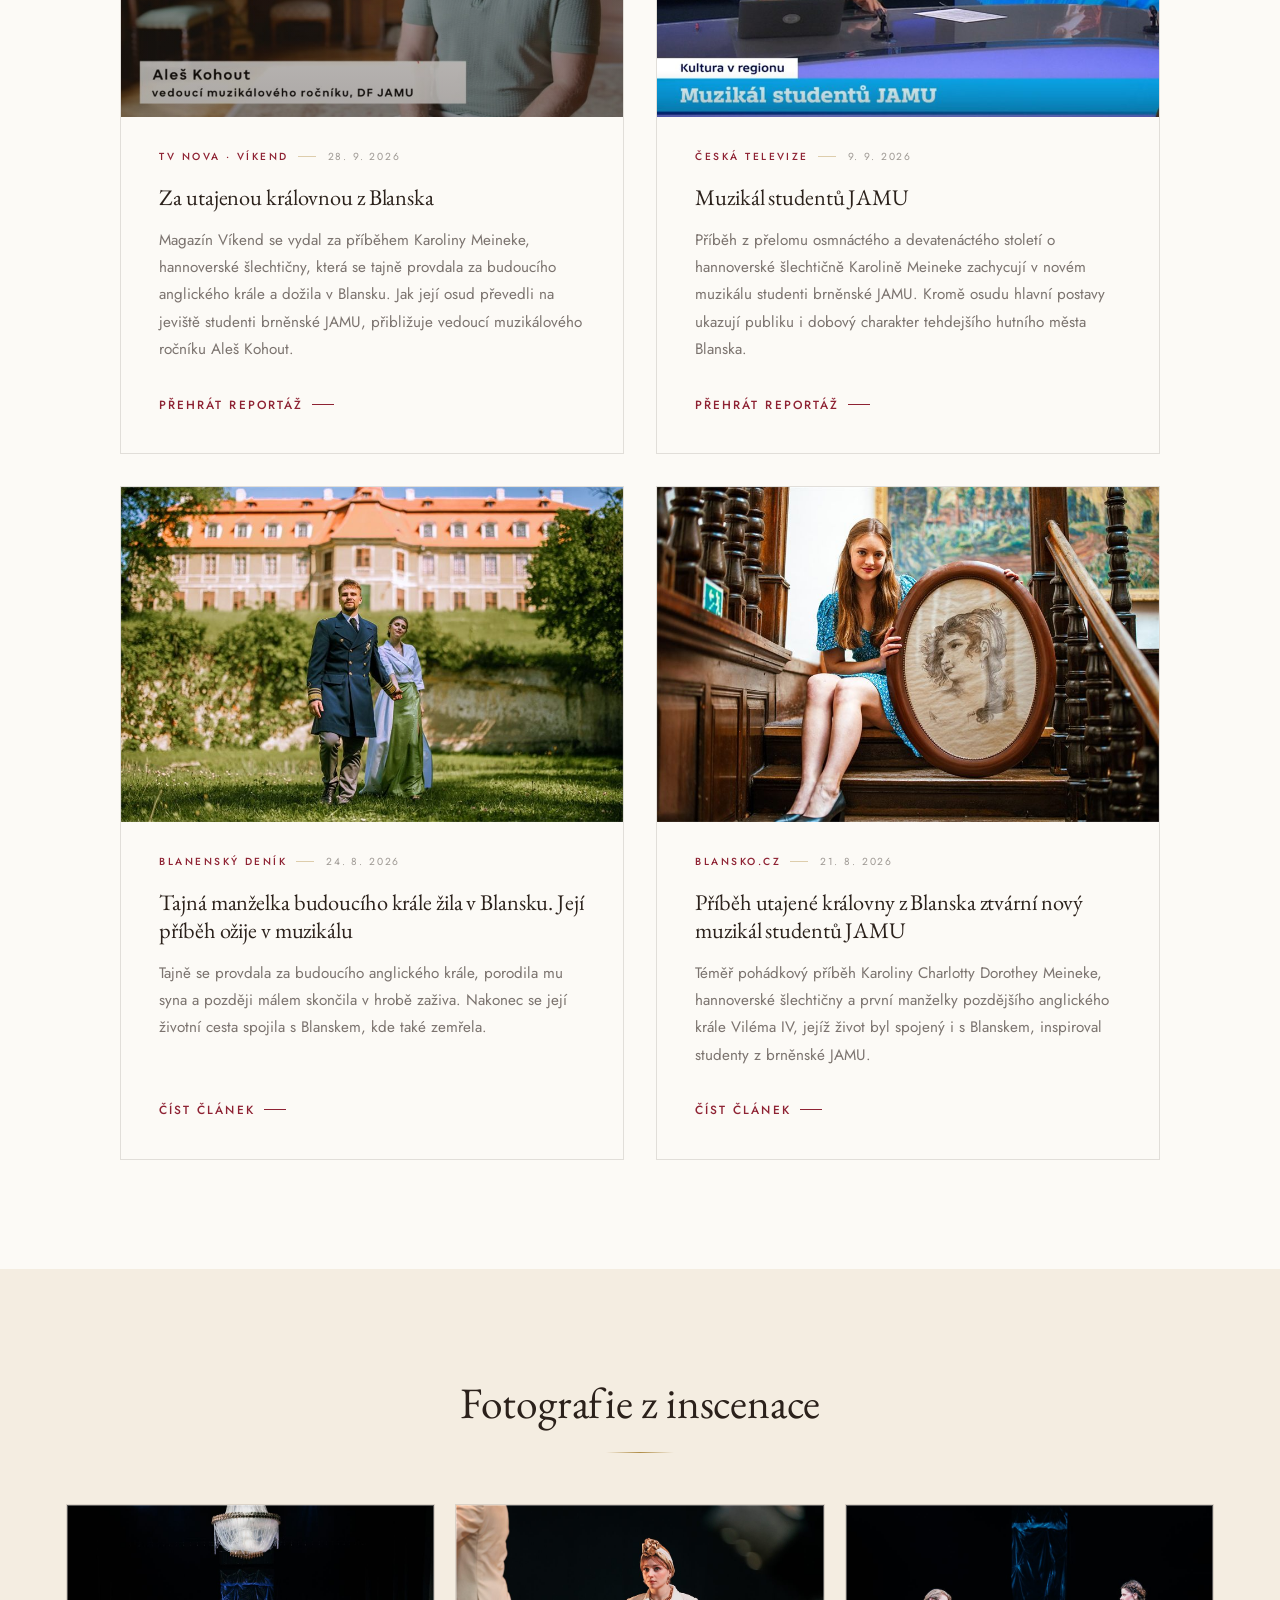
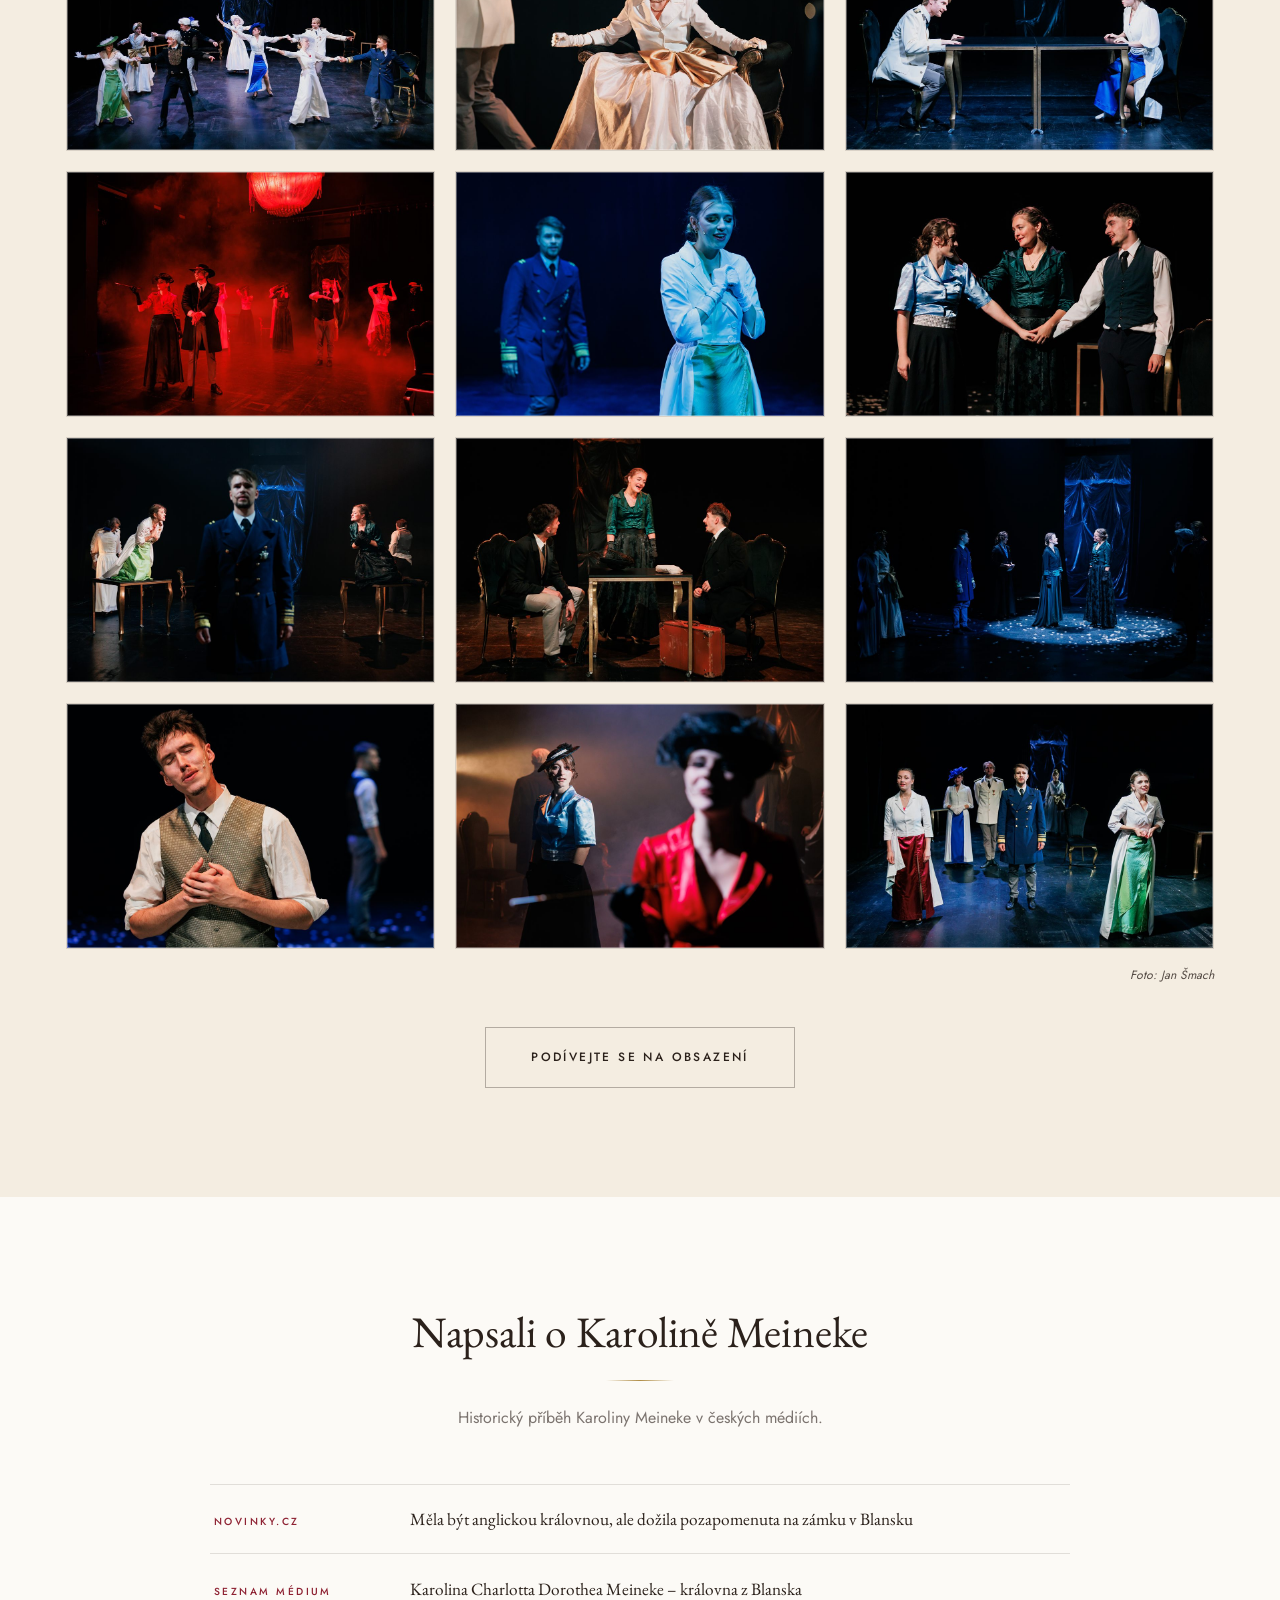
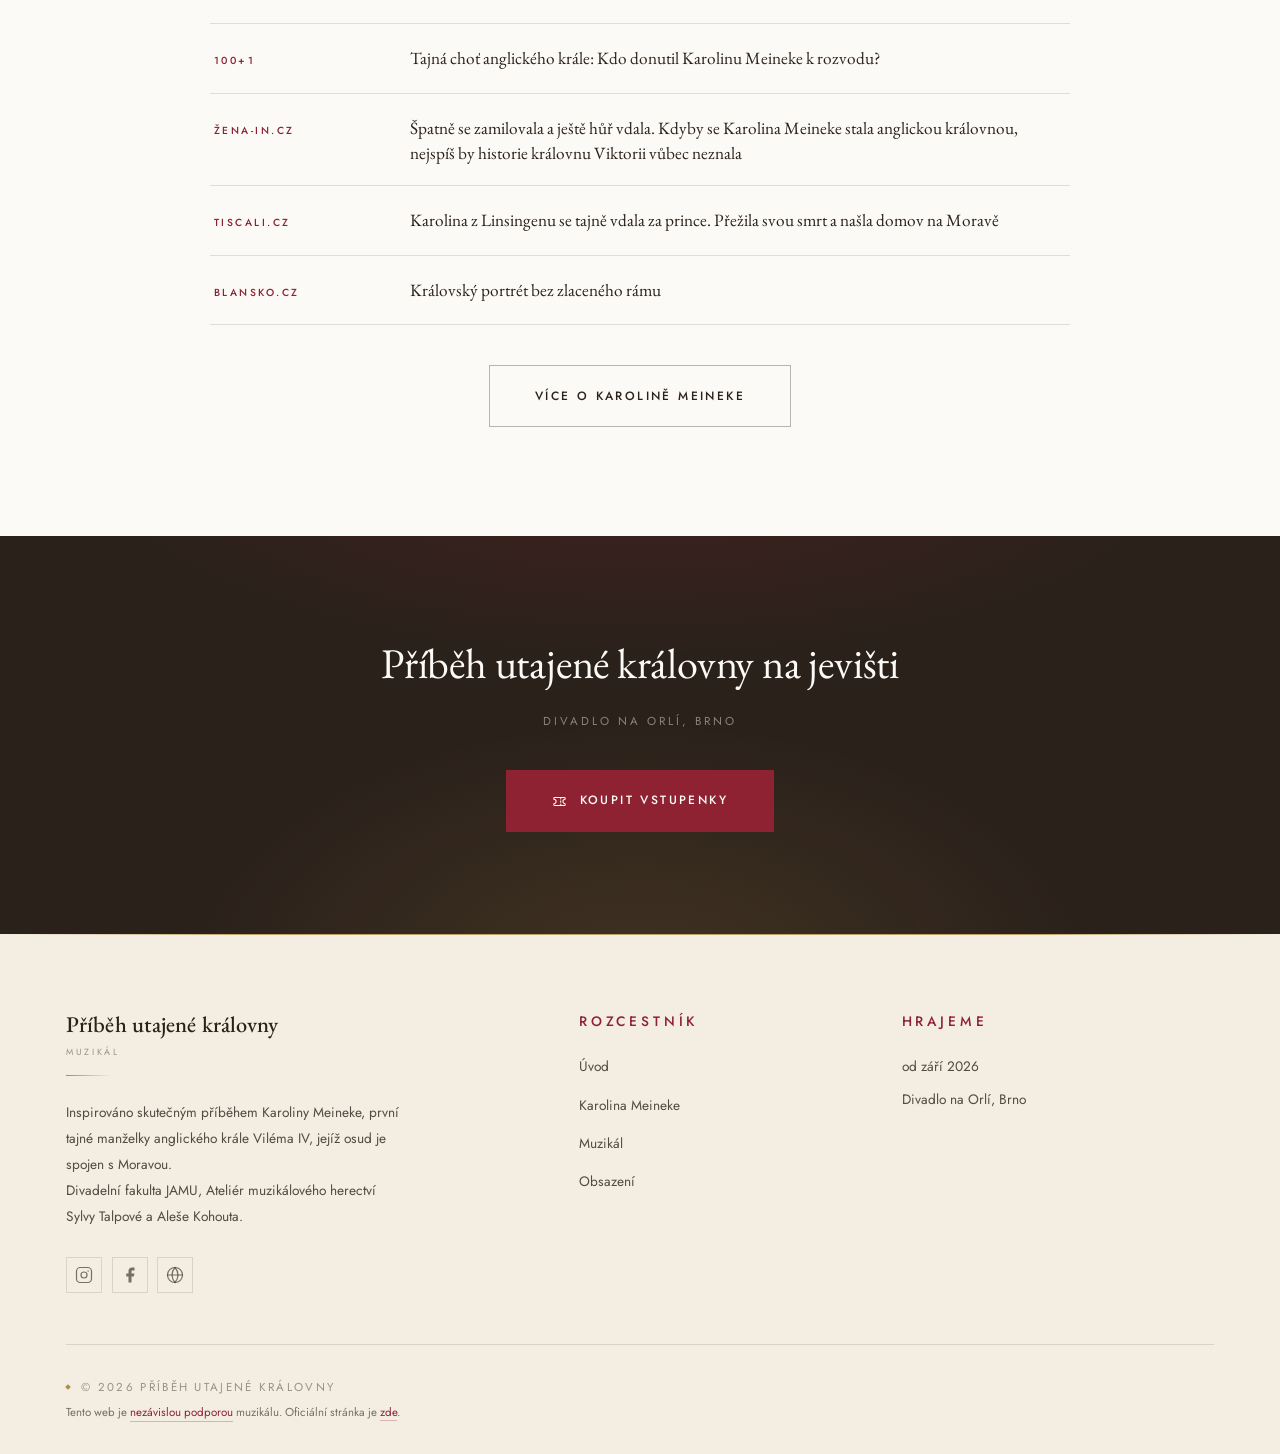
==== commit 7a4d45e3: "Make the photo credits smaller and quieter" ====
--- a/index.html
+++ b/index.html
@@ -21,7 +21,7 @@
   <link rel="icon" type="image/svg+xml" href="favicon.svg">
   <link rel="apple-touch-icon" href="favicon.svg">
   <link rel="stylesheet" href="css/fonts.css?v=20260905a">
-  <link rel="stylesheet" href="css/style.css?v=20261013b">
+  <link rel="stylesheet" href="css/style.css?v=20261106b">
   <!-- Hero je CSS pozadí, prohlížeč ho objeví až po stažení stylů. Preload ho
        vytáhne dopředu, aby se LCP neodkládal o celý round-trip. -->
   <link rel="preload" as="image" href="images/karolina-meineke-muzikal-vizual.webp" fetchpriority="high">
--- a/css/style.css
+++ b/css/style.css
@@ -1804,4 +1804,4 @@
   .faq-q, .faq-q::after { transition: none; }
 }
 
-.photo-credit { margin-top: 1rem; text-align: right; font-size: .85rem; font-style: italic; opacity: .7; }
+.photo-credit { margin-top: 1rem; text-align: right; font-size: .75rem; font-style: italic; opacity: .6; }
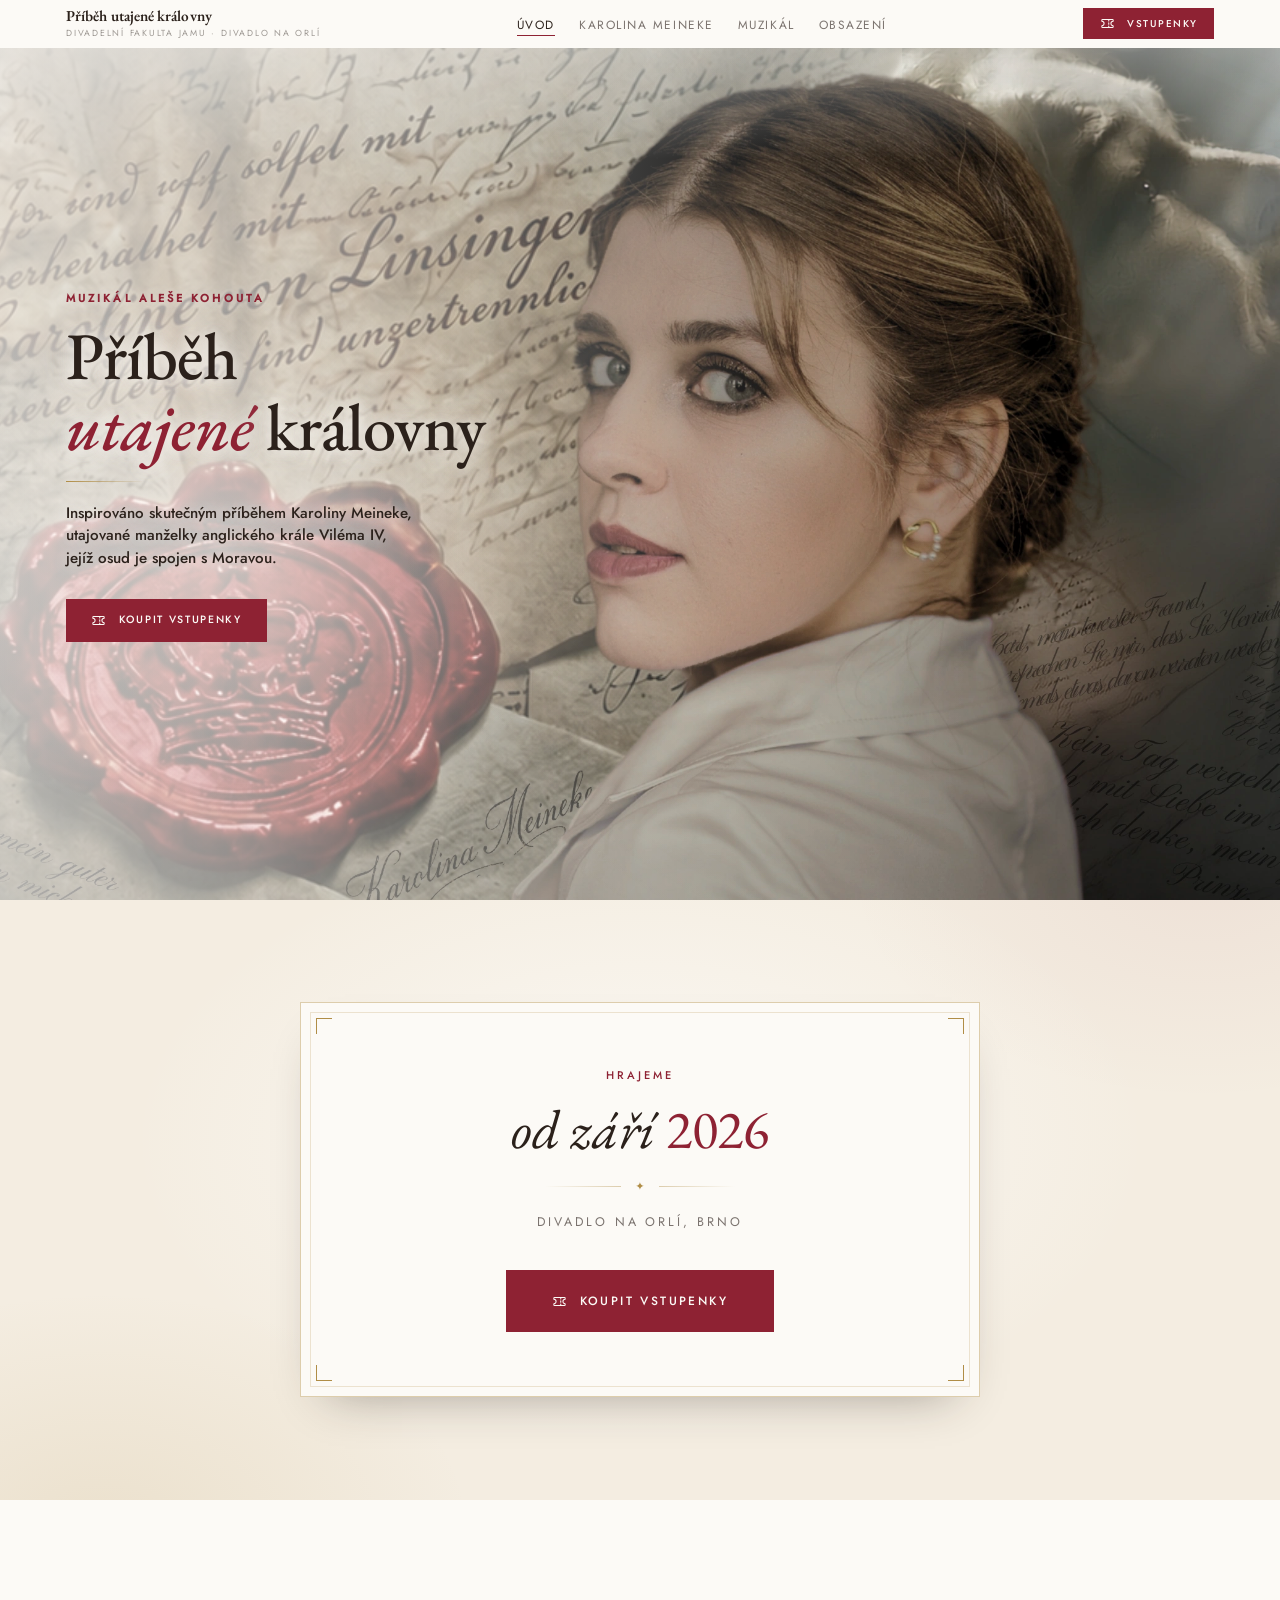
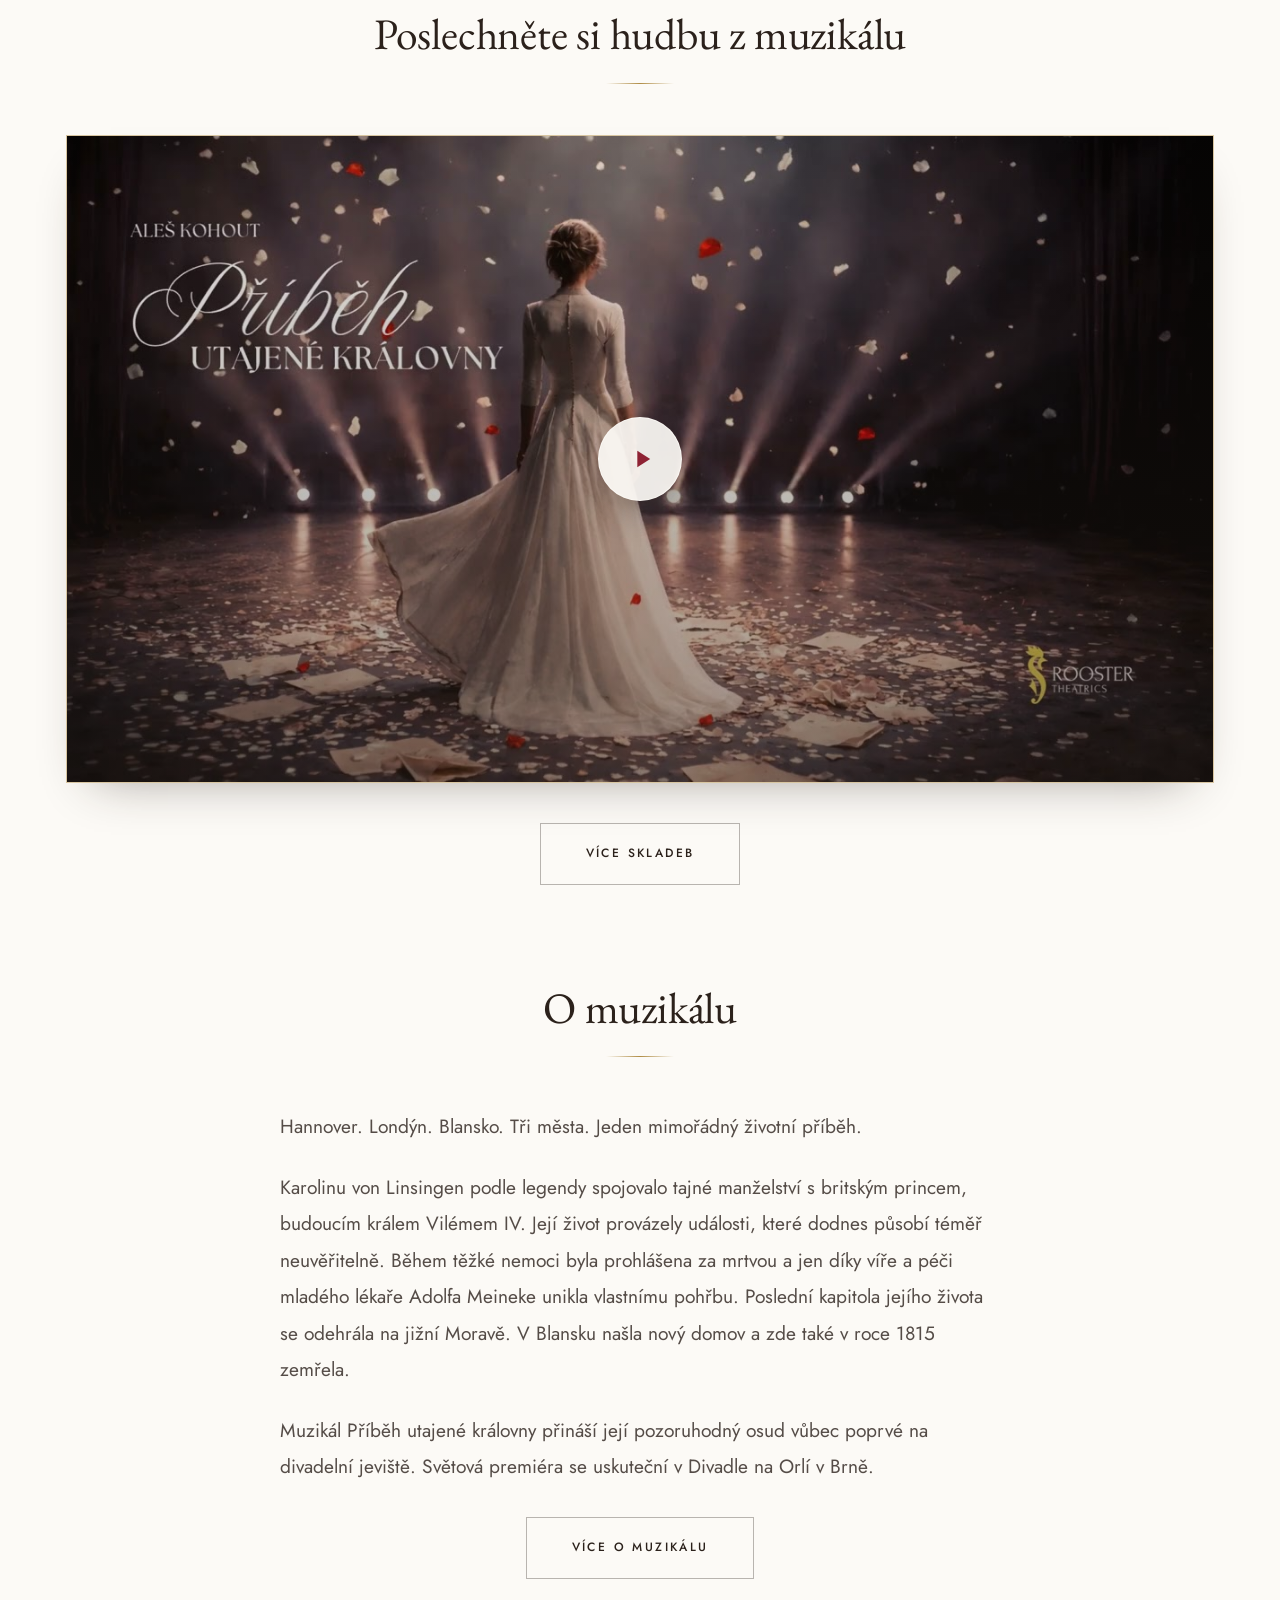
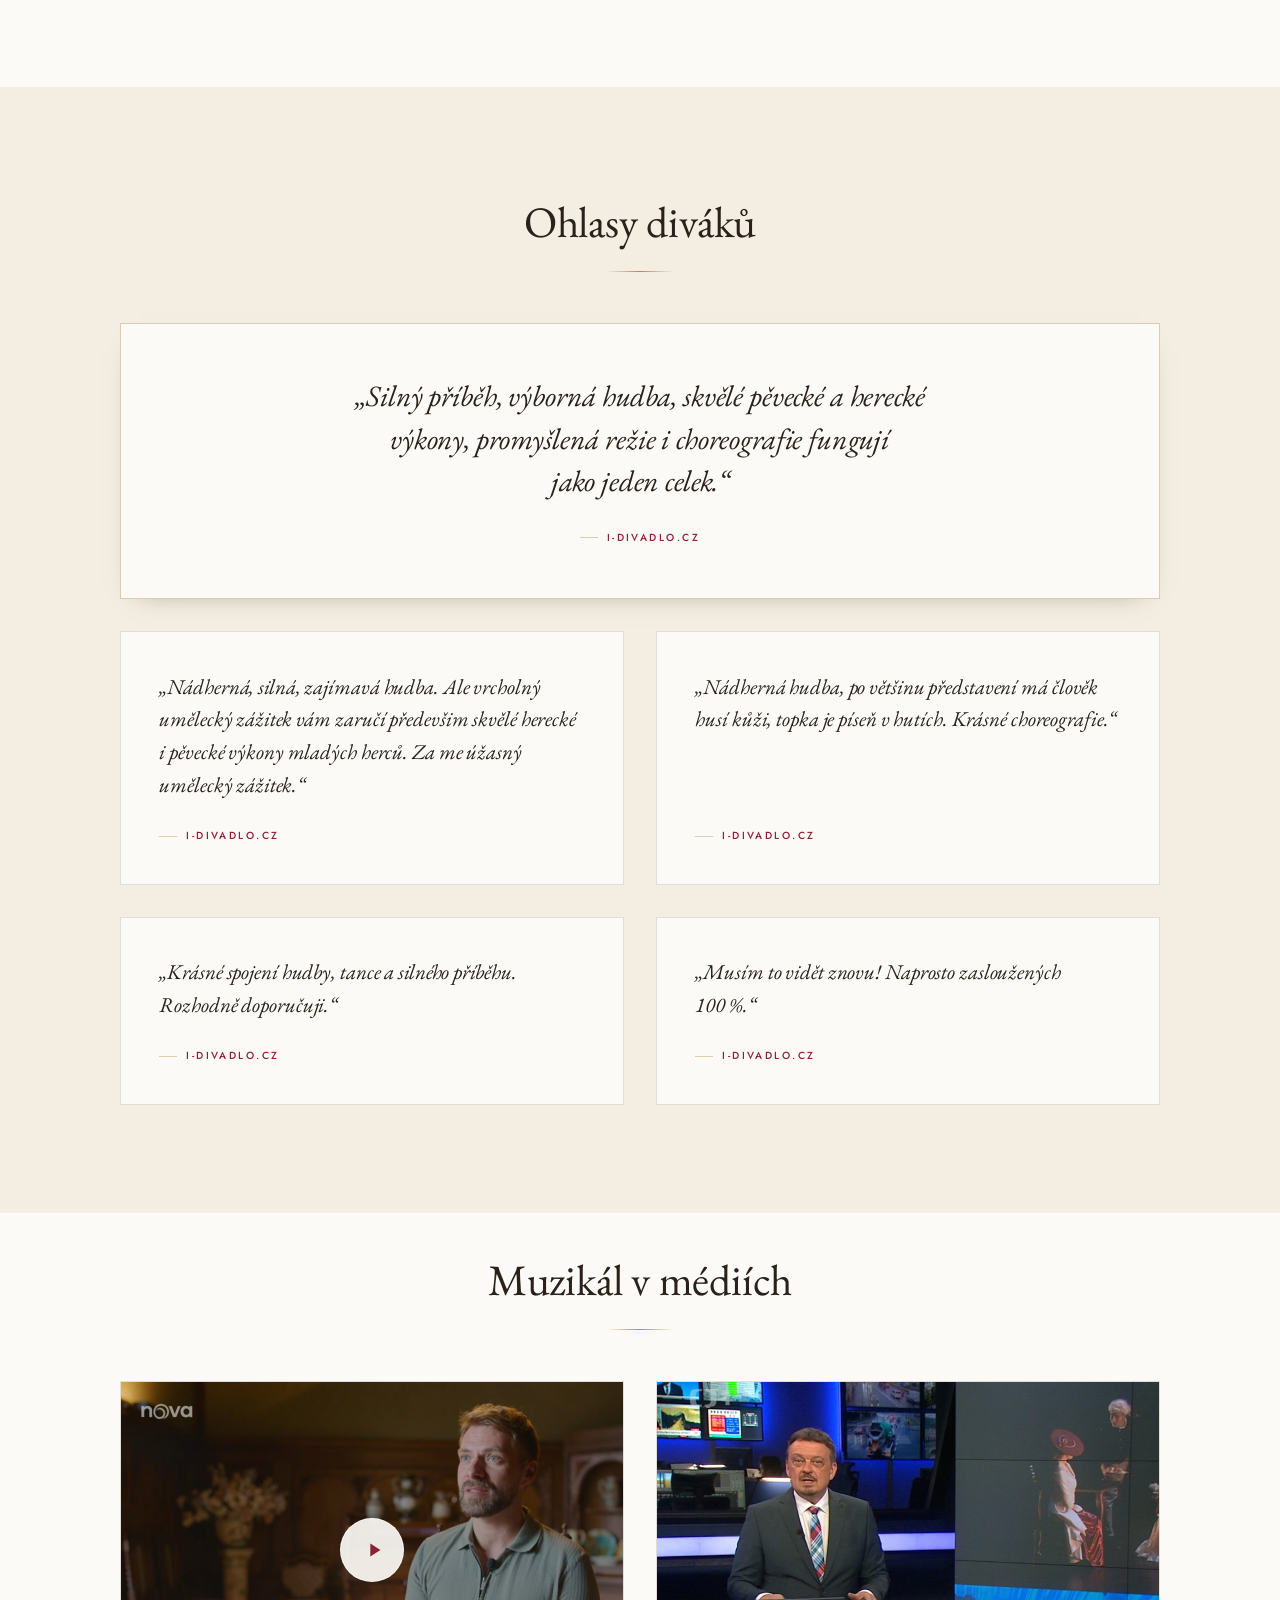
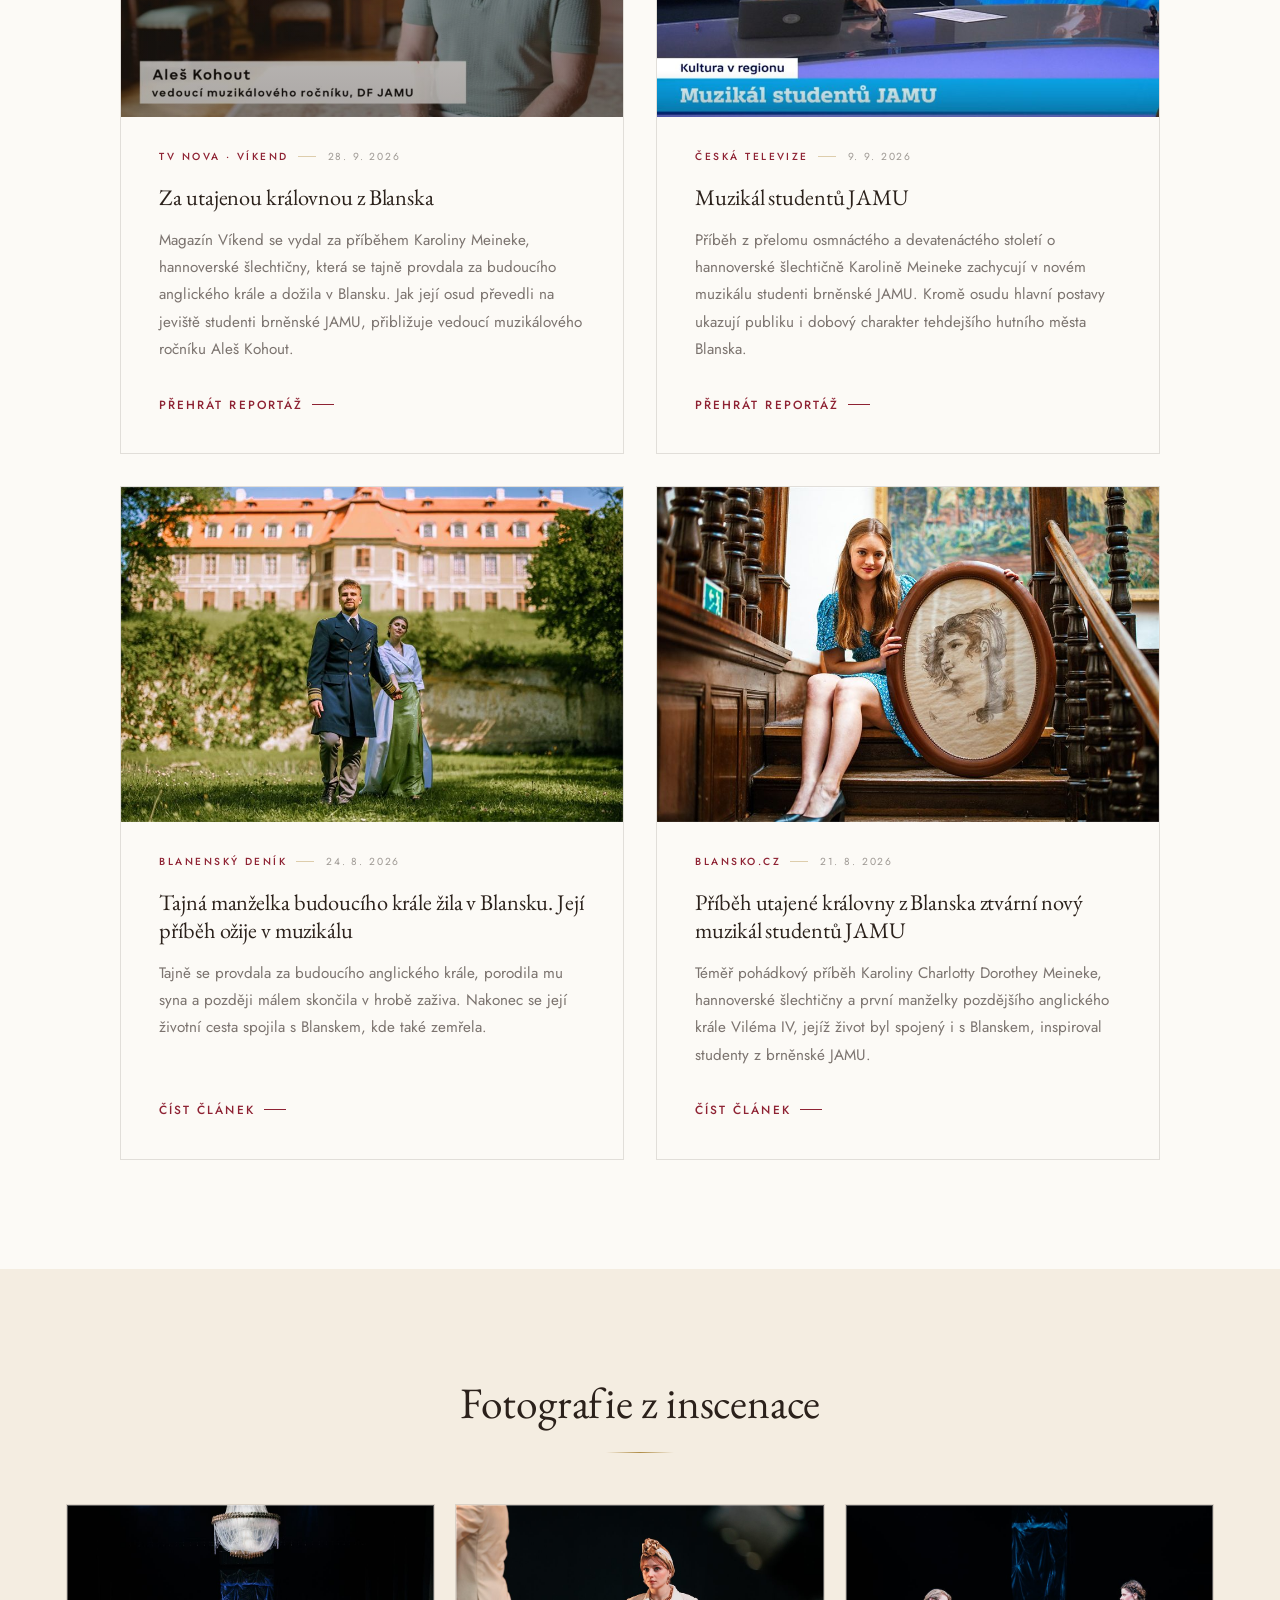
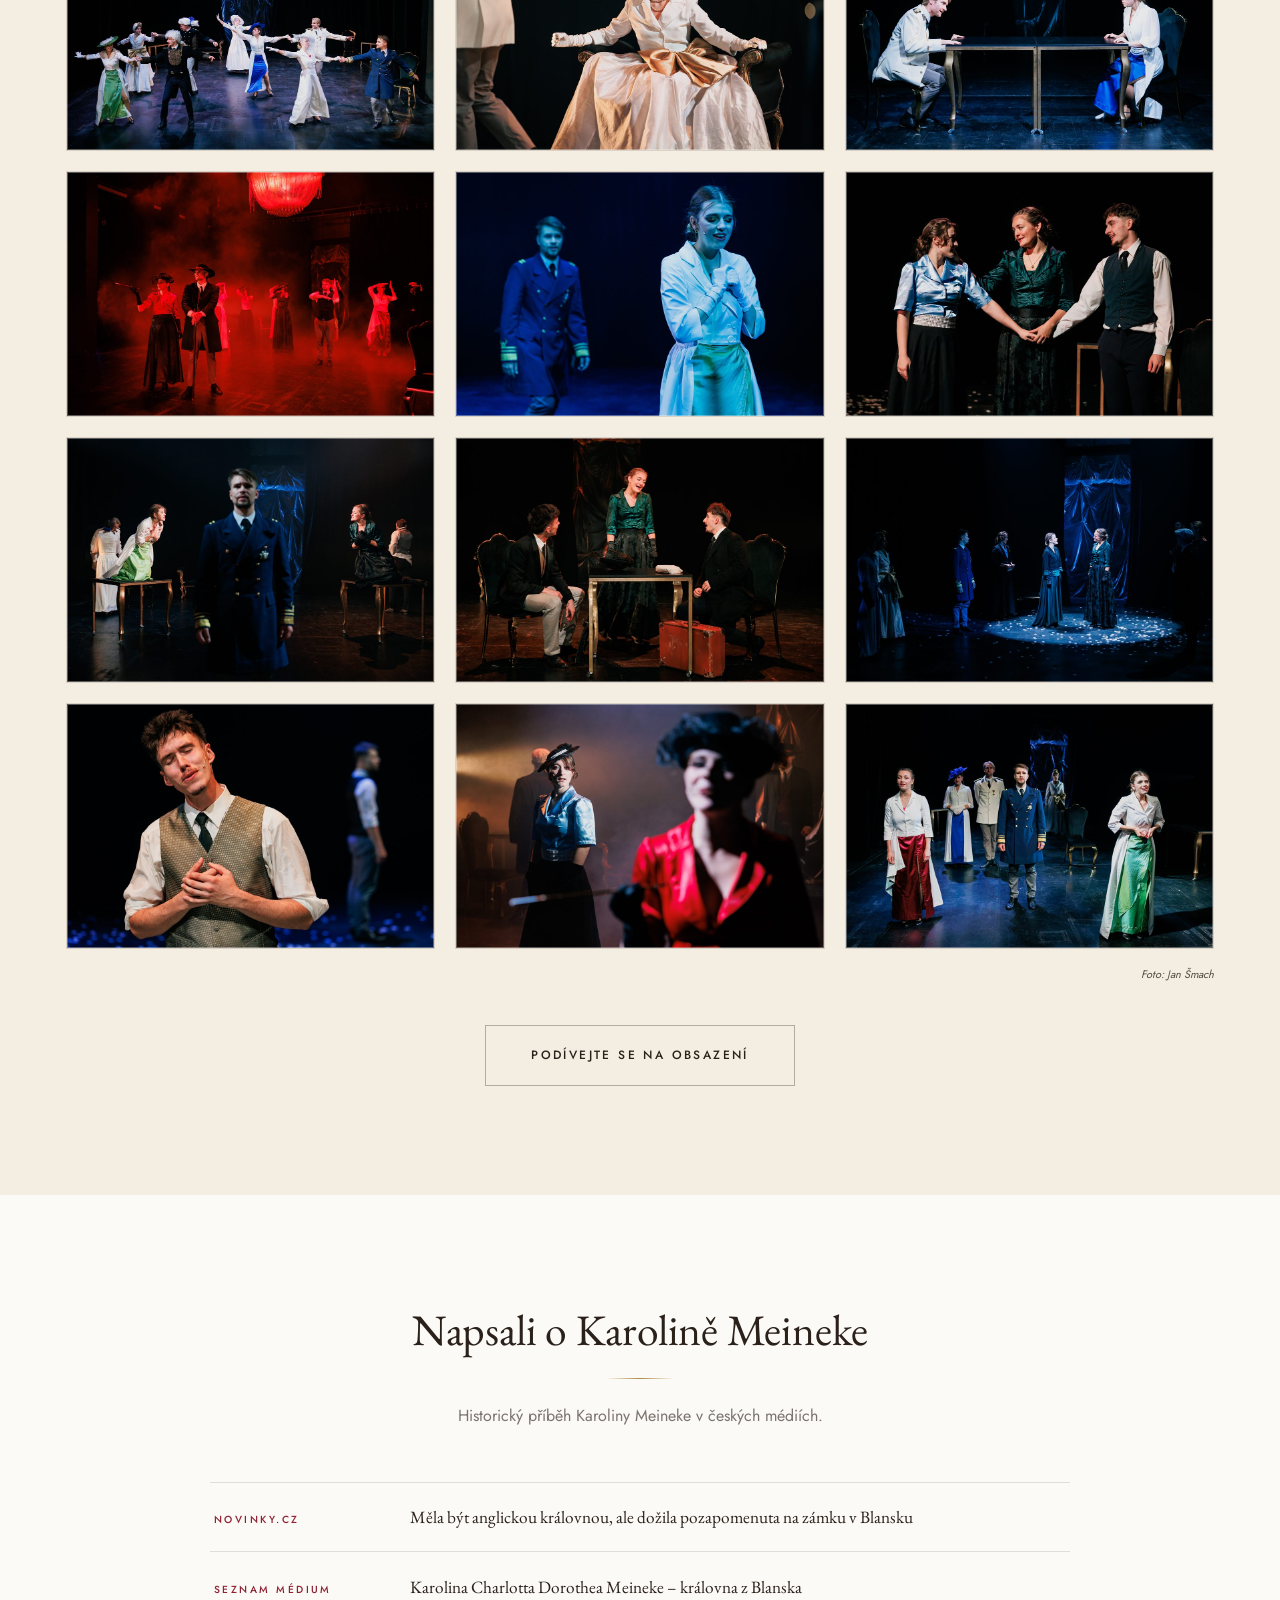
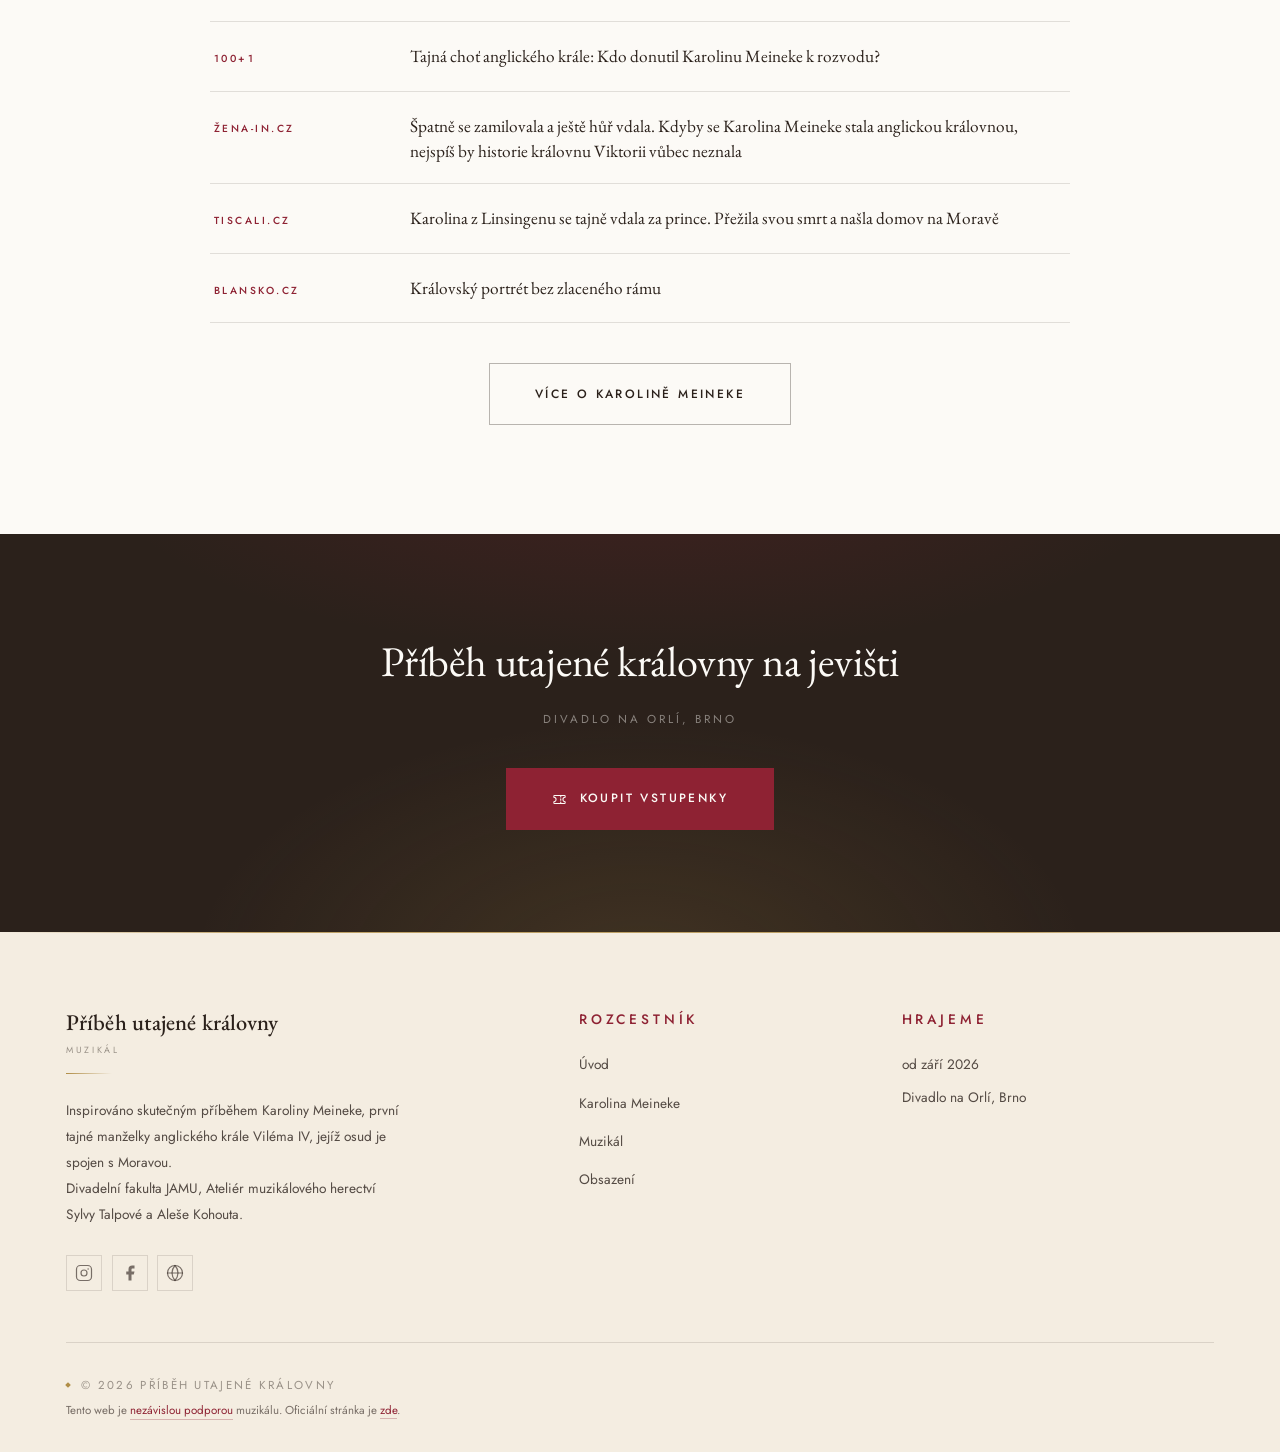
==== commit 93162fb1: "Make the photo credits even smaller and fainter" ====
--- a/index.html
+++ b/index.html
@@ -21,7 +21,7 @@
   <link rel="icon" type="image/svg+xml" href="favicon.svg">
   <link rel="apple-touch-icon" href="favicon.svg">
   <link rel="stylesheet" href="css/fonts.css?v=20260905a">
-  <link rel="stylesheet" href="css/style.css?v=20261106b">
+  <link rel="stylesheet" href="css/style.css?v=20261106c">
   <!-- Hero je CSS pozadí, prohlížeč ho objeví až po stažení stylů. Preload ho
        vytáhne dopředu, aby se LCP neodkládal o celý round-trip. -->
   <link rel="preload" as="image" href="images/karolina-meineke-muzikal-vizual.webp" fetchpriority="high">
--- a/css/style.css
+++ b/css/style.css
@@ -1804,4 +1804,4 @@
   .faq-q, .faq-q::after { transition: none; }
 }
 
-.photo-credit { margin-top: 1rem; text-align: right; font-size: .75rem; font-style: italic; opacity: .6; }
+.photo-credit { margin-top: 1rem; text-align: right; font-size: .68rem; font-style: italic; opacity: .45; }
